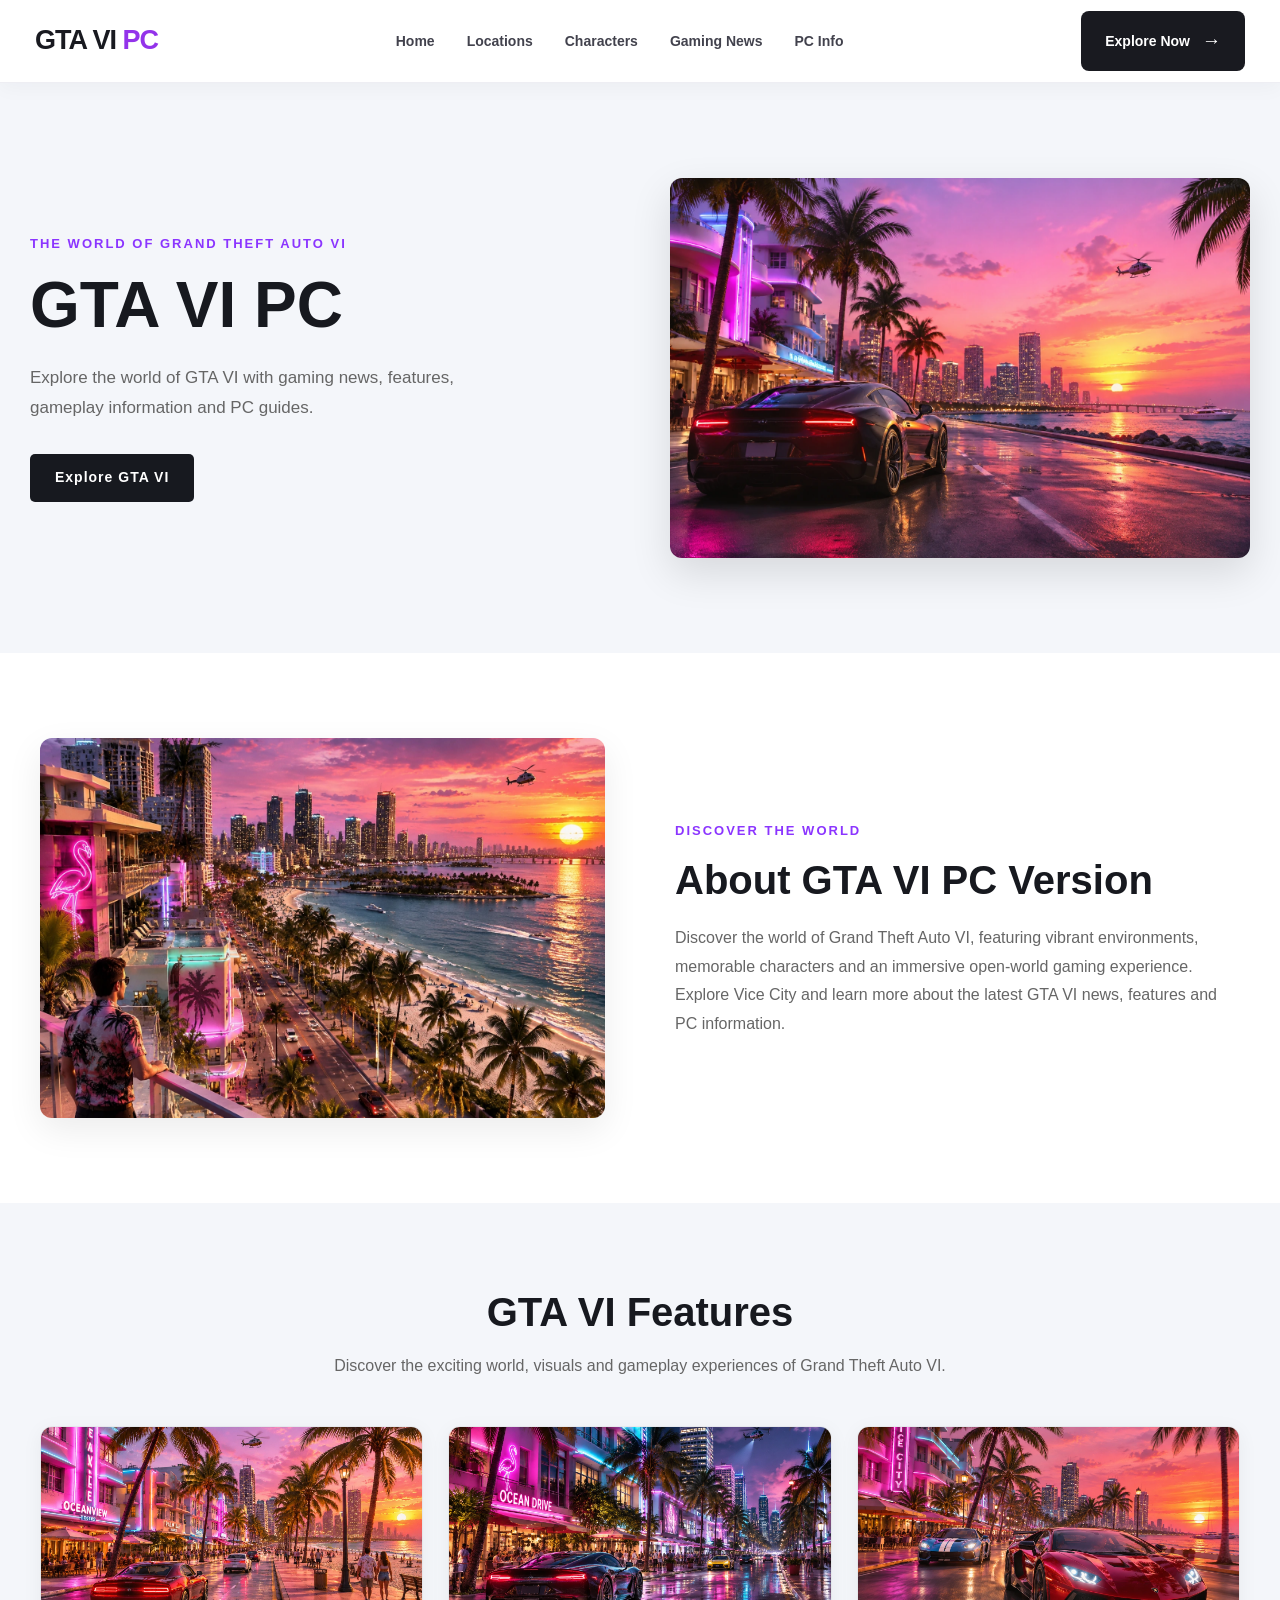
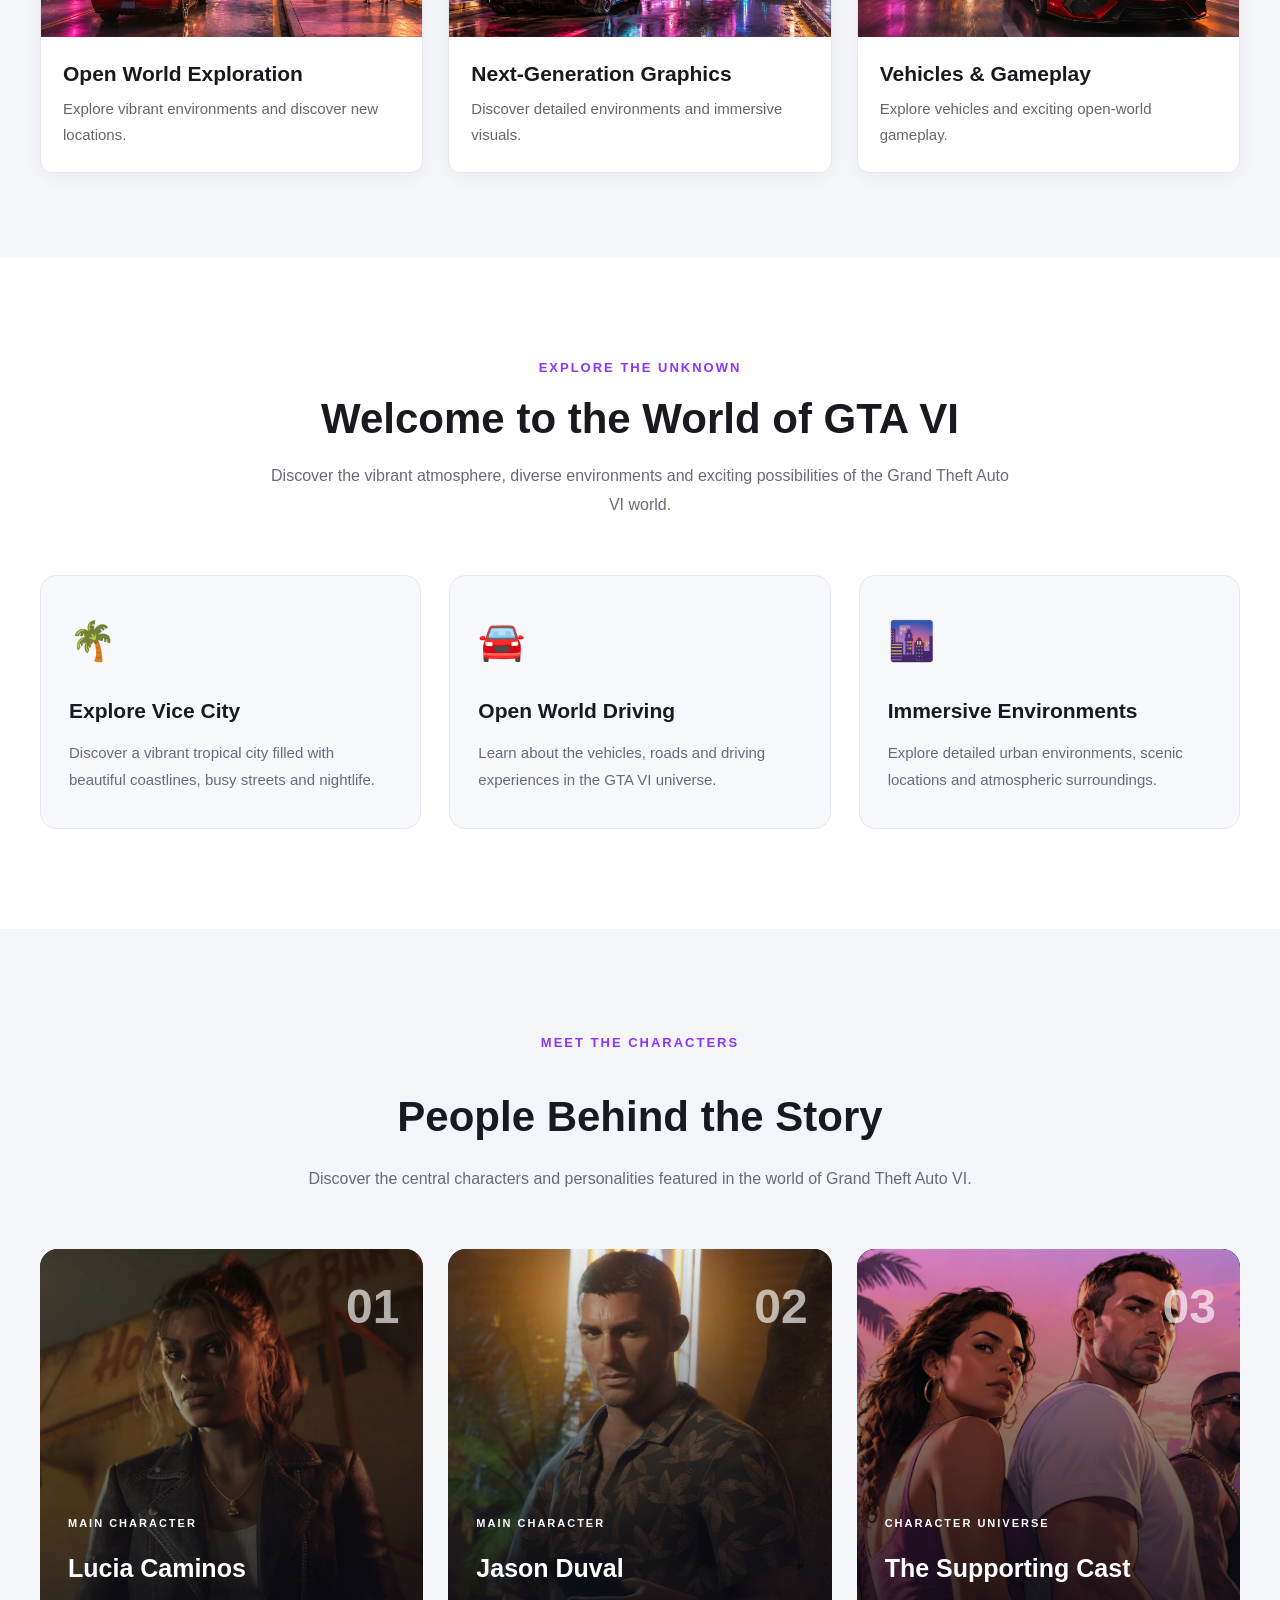
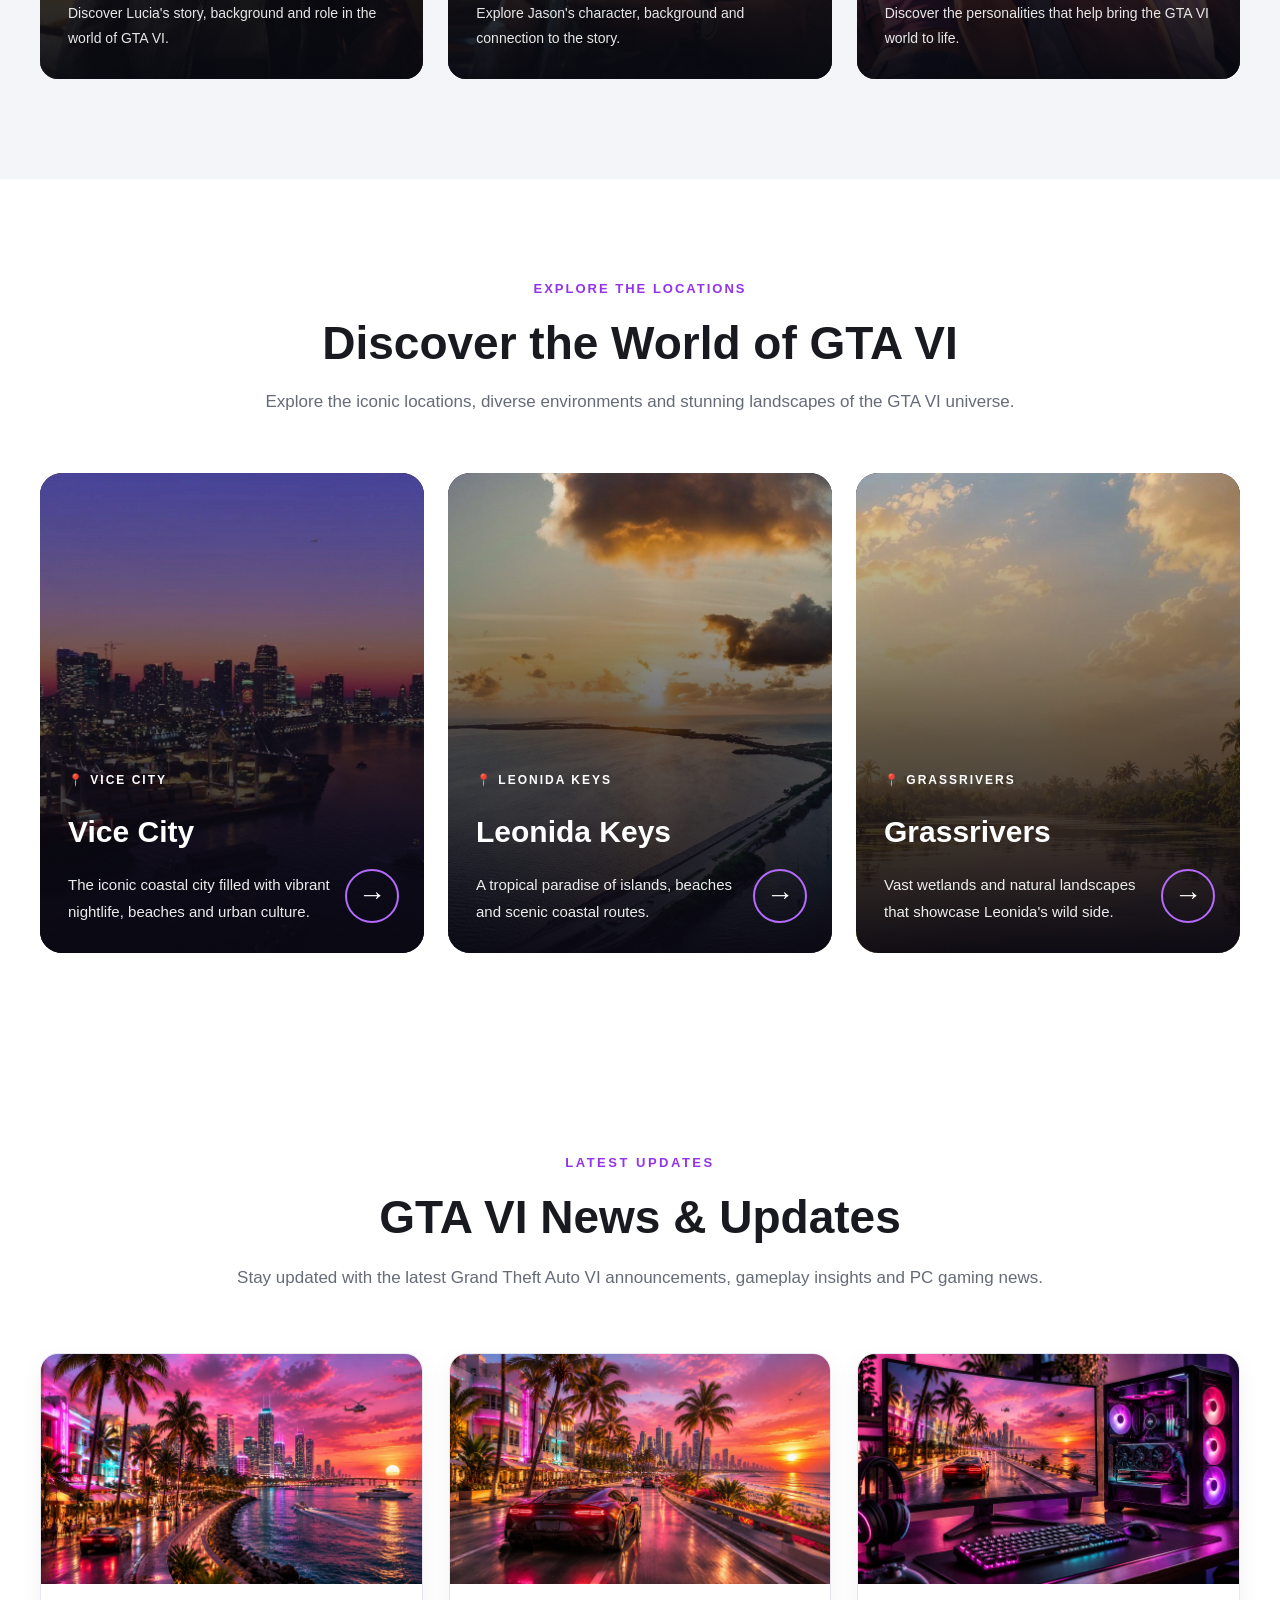
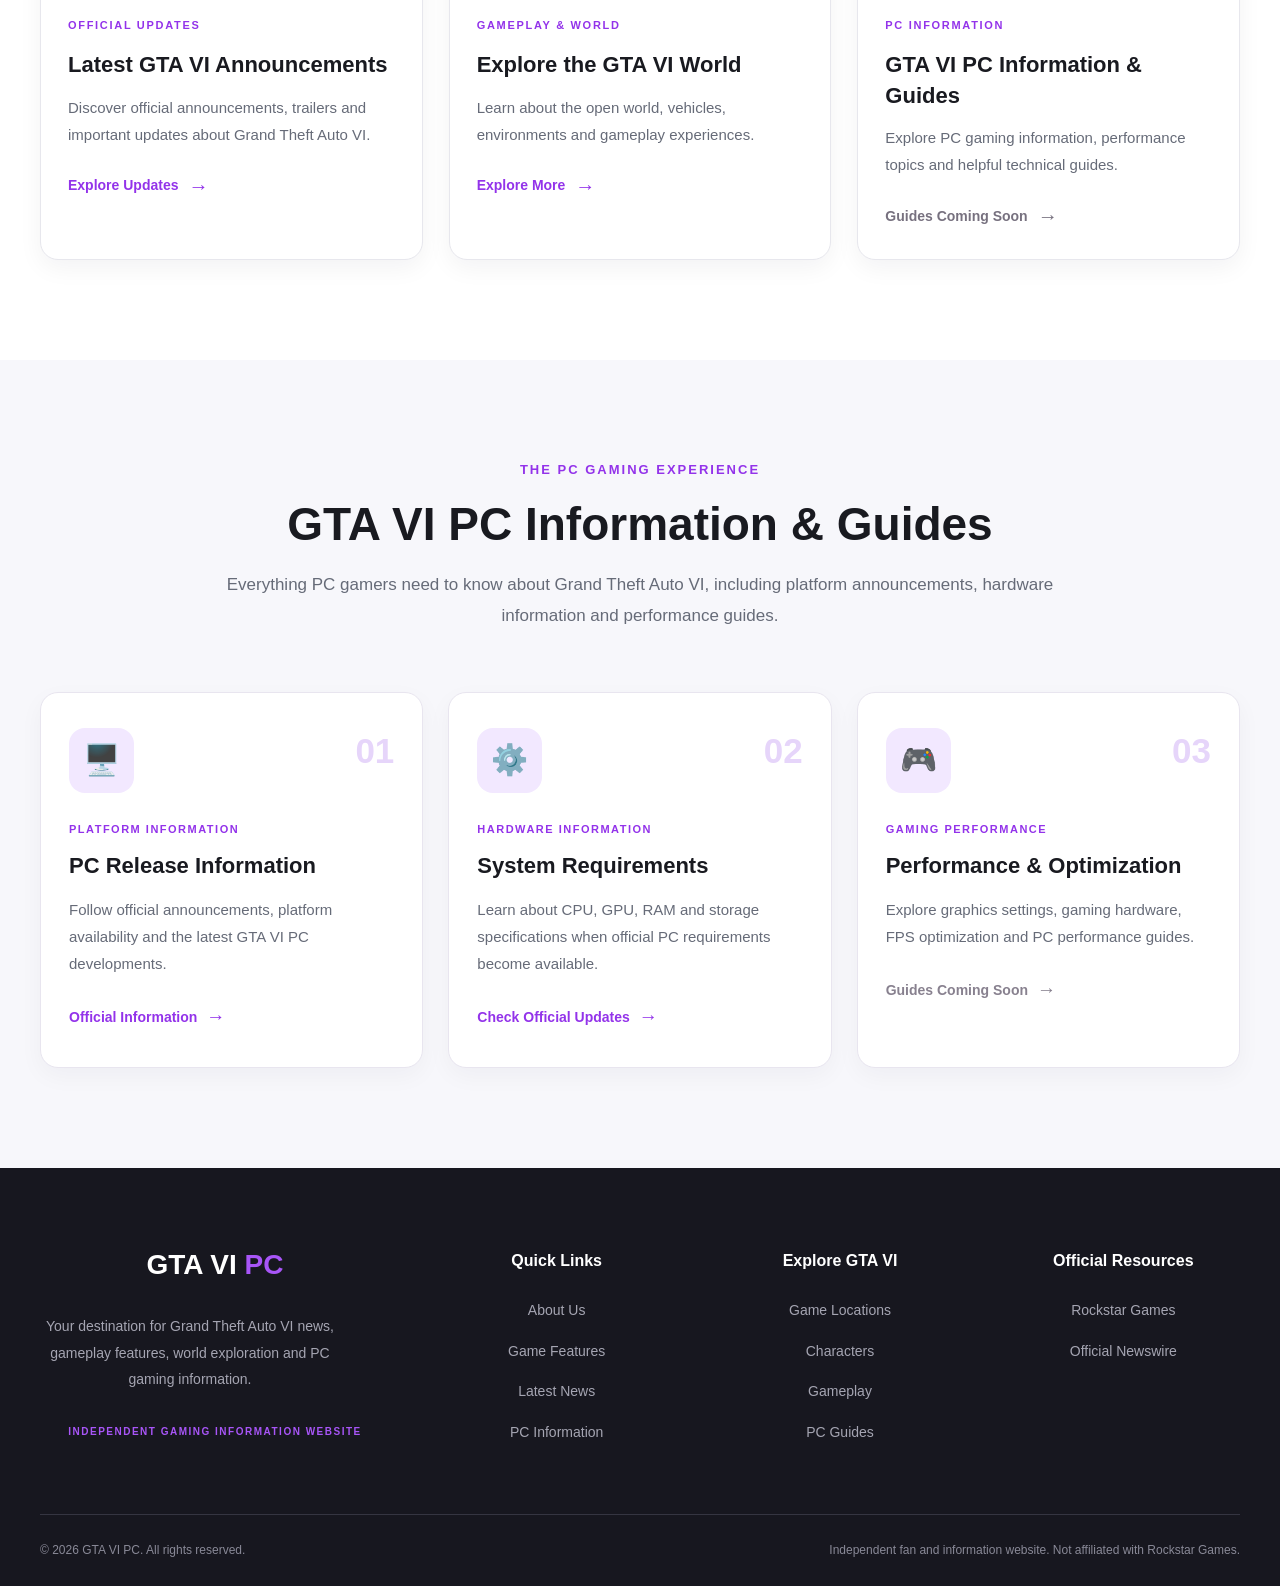
==== index.html @ 7b7b411b "Make Lucia character card clickable" ====
<!DOCTYPE html>
<html lang="en">
<head>
  <meta charset="UTF-8">
  <meta name="viewport" content="width=device-width, initial-scale=1.0">


<title>GTA VI PC – News, Features, Locations & Guides</title>

<meta
  name="description"
  content="Explore GTA VI news, gameplay features, Vice City locations, characters and PC gaming information. Discover the latest updates and guides."
>

<meta name="robots" content="index, follow">
  <link rel="canonical" href="https://gta6pcworld.github.io/">

<!-- SOCIAL MEDIA SEO -->

<meta property="og:type" content="website">
<meta property="og:title" content="GTA VI PC – News, Features & Guides">
<meta
  property="og:description"
  content="Explore GTA VI features, characters, locations, gaming news and PC information."
>
<meta property="og:url" content="https://gta6pcworld.github.io/">

<meta name="twitter:card" content="summary_large_image">
<meta name="twitter:title" content="GTA VI PC – News & Guides">
<meta
  name="twitter:description"
  content="Discover GTA VI news, gameplay features, locations and PC gaming information."
>

  <meta name="theme-color" content="#F4F6FA">

  <link rel="stylesheet" href="style.css">
  
  <meta name="google-site-verification" content="uoj52pGA1ADCjM4jGAIRHSmYccWUpt4sPZkeE8u8iE0" />
</head>

<body>


<!-- PREMIUM RESPONSIVE NAVIGATION -->

<header class="site-header">

  <div class="header-inner">

    <!-- WEBSITE LOGO -->

    <a href="index.html" class="brand-logo">
      GTA VI <span>PC</span>
    </a>

    <!-- DESKTOP NAVIGATION -->

    <nav class="primary-nav" id="primary-navigation">

      <a href="index.html" class="nav-link">Home</a>

      <a href="#locations" class="nav-link">Locations</a>

      <a href="#characters" class="nav-link">Characters</a>

      <a href="#news" class="nav-link">Gaming News</a>

      <a href="#pc-info" class="nav-link">PC Info</a>

    </nav>

    <!-- HEADER ACTIONS -->

    <div class="header-actions">

      <a href="#pc-info" class="header-cta">
        Explore Now
        <span>→</span>
      </a>

      <!-- MOBILE MENU BUTTON -->

      <button
        class="mobile-menu-toggle"
        type="button"
        aria-label="Open navigation menu"
        aria-expanded="false"
        aria-controls="primary-navigation"
      >
        <span></span>
        <span></span>
        <span></span>
      </button>

    </div>

  </div>

</header>


  <!-- HERO SECTION -->
  <main>

    <section class="hero-section" id="home">
      <div class="hero-content">
        <p class="hero-label">THE WORLD OF GRAND THEFT AUTO VI</p>

        <h1>GTA VI PC</h1>

        <p>
          Explore the world of GTA VI with gaming news,
          features, gameplay information and PC guides.
        </p>

        <a href="#about" class="primary-button">
          Explore GTA VI
        </a>
      </div>

      <div class="hero-image">
        <img
          src="assets/images/hero.webp"
          alt="Cinematic Vice City inspired gaming environment"
        >
      </div>
    </section>

    
<!-- ABOUT SECTION -->
<section class="about-section" id="about">
  <div class="container about-grid">

    <div class="about-image">
      <img
        src="assets/images/about.webp"
        alt="Tropical coastal city inspired by Vice City"
        loading="lazy"
        width="900"
        height="700"
      >
    </div>

    <div class="about-content">
      <span class="section-label">DISCOVER THE WORLD</span>

      <h2>About GTA VI PC Version</h2>

      <p>
        Discover the world of Grand Theft Auto VI,
        featuring vibrant environments, memorable
        characters and an immersive open-world
        gaming experience. Explore Vice City and
        learn more about the latest GTA VI news,
        features and PC information.
      </p>
    </div>

  </div>
</section>


    <!-- FEATURES SECTION -->
    <section class="features-section" id="features">
      <div class="container">
        <h2>GTA VI Features</h2>

        <p>
          Discover the exciting world, visuals and gameplay
          experiences of Grand Theft Auto VI.
        </p>

        <div class="features-grid">

          <article class="feature-card">
            <img src="assets/images/feature-world.webp"
                 alt="Open world gaming environment">
            <h3>Open World Exploration</h3>
            <p>Explore vibrant environments and discover new locations.</p>
          </article>

          <article class="feature-card">
            <img src="assets/images/feature-graphics.webp"
                 alt="Cinematic gaming graphics">
            <h3>Next-Generation Graphics</h3>
            <p>Discover detailed environments and immersive visuals.</p>
          </article>

          <article class="feature-card">
            <img src="assets/images/feature-vehicles.webp"
                 alt="Sports cars in a cinematic city environment">
            <h3>Vehicles & Gameplay</h3>
            <p>Explore vehicles and exciting open-world gameplay.</p>
          </article>

        </div>
      </div>
    </section>

    
<!-- GTA VI WORLD SECTION -->

<section class="world-section" id="world">

  <div class="container">

    <div class="world-heading">
      <span class="section-label">EXPLORE THE UNKNOWN</span>

      <h2>Welcome to the World of GTA VI</h2>

      <p>
        Discover the vibrant atmosphere, diverse environments
        and exciting possibilities of the Grand Theft Auto VI world.
      </p>
    </div>

    <div class="world-grid">

      <article class="world-card">
        <div class="world-icon">🌴</div>
        <h3>Explore Vice City</h3>
        <p>
          Discover a vibrant tropical city filled with
          beautiful coastlines, busy streets and nightlife.
        </p>
      </article>

      <article class="world-card">
        <div class="world-icon">🚘</div>
        <h3>Open World Driving</h3>
        <p>
          Learn about the vehicles, roads and driving
          experiences in the GTA VI universe.
        </p>
      </article>

      <article class="world-card">
        <div class="world-icon">🌆</div>
        <h3>Immersive Environments</h3>
        <p>
          Explore detailed urban environments, scenic
          locations and atmospheric surroundings.
        </p>
      </article>

    </div>

  </div>

</section>

<!-- GTA VI CHARACTERS SECTION -->


<!-- GTA VI CHARACTERS SECTION -->

<section class="characters-section" id="characters">
  <div class="container">

    <div class="characters-heading">
      <span class="section-label">MEET THE CHARACTERS</span>
      <h2>People Behind the Story</h2>
      <p>
        Discover the central characters and personalities
        featured in the world of Grand Theft Auto VI.
      </p>
    </div>

    <div class="characters-grid">

      <a href="articles/lucia-caminos.html" class="character-card-link">
  <article class="character-card lucia-card">
        <img src="assets/images/lucia.webp"
             alt="Lucia character artwork"
             loading="lazy">
        <div class="character-overlay"></div>
        <div class="character-number">01</div>
        <div class="character-content">
          <span class="character-tag">MAIN CHARACTER</span>
          <h3>Lucia Caminos</h3>
          <p>
            Discover Lucia's story, background and
            role in the world of GTA VI.
          </p>
        </div>
        </article>
</a>

      <article class="character-card jason-card">
        <img src="assets/images/jason.webp"
             alt="Jason character artwork"
             loading="lazy">
        <div class="character-overlay"></div>
        <div class="character-number">02</div>
        <div class="character-content">
          <span class="character-tag">MAIN CHARACTER</span>
          <h3>Jason Duval</h3>
          <p>
            Explore Jason's character, background
            and connection to the story.
          </p>
        </div>
      </article>

      <article class="character-card cast-card">
        <img src="assets/images/characters.webp"
             alt="GTA VI supporting characters"
             loading="lazy">
        <div class="character-overlay"></div>
        <div class="character-number">03</div>
        <div class="character-content">
          <span class="character-tag">CHARACTER UNIVERSE</span>
          <h3>The Supporting Cast</h3>
          <p>
            Discover the personalities that help
            bring the GTA VI world to life.
          </p>
        </div>
      </article>

    </div>
  </div>
</section>

<!-- 15. GTA VI LOCATIONS SECTION -->

<section class="locations-section" id="locations">

  <div class="container">

    <div class="locations-heading">
      <span class="section-label">EXPLORE THE LOCATIONS</span>

      <h2>Discover the World of GTA VI</h2>

      <p>
        Explore the iconic locations, diverse environments
        and stunning landscapes of the GTA VI universe.
      </p>
    </div>

    <div class="locations-grid">

      <!-- VICE CITY -->

      <article class="location-card">
        <img
          src="assets/images/vice-city.webp"
          alt="Vice City tropical skyline at a vibrant sunset"
          loading="lazy"
        >

        <div class="location-overlay"></div>

        <div class="location-content">

          <span class="location-label">
            📍 VICE CITY
          </span>

          <h3>Vice City</h3>

          <p>
            The iconic coastal city filled with vibrant
            nightlife, beaches and urban culture.
          </p>

          <span class="location-arrow" aria-hidden="true">→</span>

        </div>
      </article>

      <!-- LEONIDA KEYS -->

      <article class="location-card">
        <img
          src="assets/images/leonida-keys.webp"
          alt="Leonida Keys tropical islands and coastal scenery"
          loading="lazy"
        >

        <div class="location-overlay"></div>

        <div class="location-content">

          <span class="location-label">
            📍 LEONIDA KEYS
          </span>

          <h3>Leonida Keys</h3>

          <p>
            A tropical paradise of islands, beaches
            and scenic coastal routes.
          </p>

          <span class="location-arrow" aria-hidden="true">→</span>

        </div>
      </article>

      <!-- GRASSRIVERS -->

      <article class="location-card">
        <img
          src="assets/images/grassrivers.webp"
          alt="Grassrivers wetlands surrounded by tropical vegetation"
          loading="lazy"
        >

        <div class="location-overlay"></div>

        <div class="location-content">

          <span class="location-label">
            📍 GRASSRIVERS
          </span>

          <h3>Grassrivers</h3>

          <p>
            Vast wetlands and natural landscapes
            that showcase Leonida's wild side.
          </p>

          <span class="location-arrow" aria-hidden="true">→</span>

        </div>
      </article>

    </div>

  </div>

</section>

<!-- 16. GTA VI GAMING NEWS SECTION -->

<section class="news-section" id="news">

  <div class="container">

    <!-- SECTION HEADING -->

    <div class="news-heading">

      <span class="section-label">
        LATEST UPDATES
      </span>

      <h2>GTA VI News & Updates</h2>

      <p>
        Stay updated with the latest Grand Theft Auto VI
        announcements, gameplay insights and PC gaming news.
      </p>

    </div>

    <!-- NEWS GRID -->

    <div class="news-grid">

      <!-- NEWS CARD 01 -->

      <article class="news-card">

        <div class="news-image">
          <img
            src="assets/images/news-updates.webp"
            alt="Cinematic Vice City skyline and GTA VI inspired environment"
            loading="lazy"
            width="900"
            height="600"
          >
        </div>

        <div class="news-content">

          <span class="news-category">
            OFFICIAL UPDATES
          </span>

          <h3>Latest GTA VI Announcements</h3>

          <p>
            Discover official announcements, trailers
            and important updates about Grand Theft Auto VI.
          </p>

          <a
            href="https://www.rockstargames.com/newswire"
            target="_blank"
            rel="noopener noreferrer"
            class="news-link"
          >
            Explore Updates <span>→</span>
          </a>

        </div>

      </article>

      <!-- NEWS CARD 02 -->

      <article class="news-card">

        <div class="news-image">
          <img
            src="assets/images/news-gameplay.webp"
            alt="Open world tropical driving environment inspired by GTA VI"
            loading="lazy"
            width="900"
            height="600"
          >
        </div>

        <div class="news-content">

          <span class="news-category">
            GAMEPLAY & WORLD
          </span>

          <h3>Explore the GTA VI World</h3>

          <p>
            Learn about the open world, vehicles,
            environments and gameplay experiences.
          </p>

          <a
            href="https://www.rockstargames.com/VI"
            target="_blank"
            rel="noopener noreferrer"
            class="news-link"
          >
            Explore More <span>→</span>
          </a>

        </div>

      </article>

      <!-- NEWS CARD 03 -->

      <article class="news-card">

        <div class="news-image">
          <img
            src="assets/images/news-pc.webp"
            alt="High performance gaming PC setup with RGB lighting"
            loading="lazy"
            width="900"
            height="600"
          >
        </div>

        <div class="news-content">

          <span class="news-category">
            PC INFORMATION
          </span>

          <h3>GTA VI PC Information & Guides</h3>

          <p>
            Explore PC gaming information, performance
            topics and helpful technical guides.
          </p>

          <span class="news-link news-coming-soon">
            Guides Coming Soon <span>→</span>
          </span>

        </div>

      </article>

    </div>

  </div>

</section>

<!-- 17. GTA VI PC INFORMATION SECTION -->

<section class="pc-info-section" id="pc-info">

  <div class="container">

    <!-- SECTION HEADING -->

    <div class="pc-info-heading">

      <span class="section-label">
        THE PC GAMING EXPERIENCE
      </span>

      <h2>GTA VI PC Information & Guides</h2>

      <p>
        Everything PC gamers need to know about Grand Theft Auto VI,
        including platform announcements, hardware information
        and performance guides.
      </p>

    </div>

    <!-- INFORMATION CARDS -->

    <div class="pc-info-grid">

      <!-- CARD 01 -->

      <article class="pc-info-card">

        <div class="pc-info-icon">
          🖥️
        </div>

        <span class="pc-info-number">01</span>

        <span class="pc-info-category">
          PLATFORM INFORMATION
        </span>

        <h3>PC Release Information</h3>

        <p>
          Follow official announcements, platform availability
          and the latest GTA VI PC developments.
        </p>

        <a
          href="https://www.rockstargames.com/VI"
          target="_blank"
          rel="noopener noreferrer"
          class="pc-info-link"
        >
          Official Information <span>→</span>
        </a>

      </article>

      <!-- CARD 02 -->

      <article class="pc-info-card">

        <div class="pc-info-icon">
          ⚙️
        </div>

        <span class="pc-info-number">02</span>

        <span class="pc-info-category">
          HARDWARE INFORMATION
        </span>

        <h3>System Requirements</h3>

        <p>
          Learn about CPU, GPU, RAM and storage specifications
          when official PC requirements become available.
        </p>

        <a
          href="https://www.rockstargames.com/VI"
          target="_blank"
          rel="noopener noreferrer"
          class="pc-info-link"
        >
          Check Official Updates <span>→</span>
        </a>

      </article>

      <!-- CARD 03 -->

      <article class="pc-info-card">

        <div class="pc-info-icon">
          🎮
        </div>

        <span class="pc-info-number">03</span>

        <span class="pc-info-category">
          GAMING PERFORMANCE
        </span>

        <h3>Performance & Optimization</h3>

        <p>
          Explore graphics settings, gaming hardware,
          FPS optimization and PC performance guides.
        </p>

        <span class="pc-info-link pc-info-coming-soon">
          Guides Coming Soon <span>→</span>
        </span>

      </article>

    </div>

  </div>

</section>


  </main>


<!-- PROFESSIONAL WEBSITE FOOTER -->

<footer class="site-footer">

  <div class="footer-container">

    <!-- BRAND COLUMN -->

    <div class="footer-brand">

      <a href="#" class="footer-logo">
        GTA VI <span>PC</span>
      </a>

      <p>
        Your destination for Grand Theft Auto VI news,
        gameplay features, world exploration and
        PC gaming information.
      </p>

      <span class="footer-tagline">
        INDEPENDENT GAMING INFORMATION WEBSITE
      </span>

    </div>

    <!-- QUICK LINKS -->

    <div class="footer-column">

      <h3>Quick Links</h3>

      <ul>
        <li><a href="#about">About Us</a></li>
        <li><a href="#features">Game Features</a></li>
        <li><a href="#news">Latest News</a></li>
        <li><a href="#pc-info">PC Information</a></li>
      </ul>

    </div>

    <!-- EXPLORE -->

    <div class="footer-column">

      <h3>Explore GTA VI</h3>

      <ul>
        <li><a href="#locations">Game Locations</a></li>
        <li><a href="#characters">Characters</a></li>
        <li><a href="#features">Gameplay</a></li>
        <li><a href="#pc-info">PC Guides</a></li>
      </ul>

    </div>

    <!-- OFFICIAL RESOURCES -->

    <div class="footer-column">

      <h3>Official Resources</h3>

      <ul>
        <li>
          <a
            href="https://www.rockstargames.com/VI"
            target="_blank"
            rel="noopener noreferrer"
          >
            Rockstar Games
          </a>
        </li>

        <li>
          <a
            href="https://www.rockstargames.com/newswire"
            target="_blank"
            rel="noopener noreferrer"
          >
            Official Newswire
          </a>
        </li>
      </ul>

    </div>

  </div>

  <!-- FOOTER BOTTOM -->

  <div class="footer-bottom">

    <p>
      © 2026 GTA VI PC. All rights reserved.
    </p>

    <p>
      Independent fan and information website.
      Not affiliated with Rockstar Games.
    </p>

  </div>

</footer>


  <script src="script.js"></script>

</body>
</html>
---- style.css ----
/* =========================================
   GTA VI PC WEBSITE
   Main Stylesheet
========================================= */

/* 01. CSS VARIABLES */
:root {
  --primary-bg: #F4F6FA;
  --white: #FFFFFF;
  --dark: #17191F;
  --text: #333333;
  --muted: #666666;
  --purple: #8B35FF;
  --pink: #FF4D9D;
  --border: #E5E7EB;

  --container: 1200px;
  --radius: 12px;
  --transition: 0.3s ease;
}

/* 02. GLOBAL RESET */
* {
  margin: 0;
  padding: 0;
  box-sizing: border-box;
}

html {
  scroll-behavior: smooth;
  scroll-padding-top: 90px;
}

body {
  font-family: Arial, Helvetica, sans-serif;
  background: var(--primary-bg);
  color: var(--text);
  line-height: 1.6;
  overflow-x: hidden;
}

img {
  display: block;
  width: 100%;
  height: auto;
}

a {
  text-decoration: none;
  color: inherit;
}

button {
  font: inherit;
}

.container {
  width: min(100% - 40px, var(--container));
  margin-inline: auto;
}

/* 03. NAVIGATION */
.site-header {
  width: 100%;
  background: var(--white);
  border-bottom: 1px solid var(--border);
  position: sticky;
  top: 0;
  z-index: 1000;
}

.navbar {
  max-width: 1280px;
  min-height: 80px;
  margin: auto;
  padding: 0 30px;

  display: flex;
  align-items: center;
  justify-content: space-between;
  gap: 25px;
}

.logo {
  font-size: 24px;
  font-weight: 800;
  color: var(--dark);
  letter-spacing: -1px;
}

.nav-links {
  display: flex;
  align-items: center;
  gap: 35px;
  list-style: none;
}

.nav-links a {
  color: var(--dark);
  font-size: 15px;
  font-weight: 500;
  transition: var(--transition);
}

.nav-links a:hover {
  color: var(--purple);
}

.nav-button,
.primary-button {
  display: inline-flex;
  align-items: center;
  justify-content: center;
  min-height: 48px;
  padding: 0 25px;

  background: var(--dark);
  color: var(--white);

  font-size: 14px;
  font-weight: 600;
  letter-spacing: 1px;
  border-radius: 5px;

  transition: var(--transition);
}

.nav-button:hover,
.primary-button:hover {
  background: var(--purple);
  transform: translateY(-2px);
}

/* 04. HERO SECTION */
.hero-section {
  max-width: 1280px;
  min-height: 570px;
  margin: auto;
  padding: 80px 30px;

  display: grid;
  grid-template-columns: 1fr 1fr;
  align-items: center;
  gap: 60px;
}

.hero-content {
  max-width: 540px;
}

.hero-label {
  color: var(--purple);
  font-size: 13px;
  font-weight: 700;
  letter-spacing: 2px;
  margin-bottom: 15px;
}

.hero-content h1 {
  color: var(--dark);
  font-size: clamp(42px, 5vw, 64px);
  line-height: 1.1;
  font-weight: 800;
  margin-bottom: 22px;
}

.hero-content > p:not(.hero-label) {
  color: var(--muted);
  font-size: 17px;
  line-height: 1.8;
  margin-bottom: 30px;
  max-width: 500px;
}

.hero-image img {
  width: 100%;
  height: 380px;
  object-fit: cover;
  border-radius: var(--radius);
  box-shadow: 0 15px 40px rgba(0, 0, 0, 0.12);
}


/* 05. ABOUT SECTION */

.about-section {
  background: var(--white);
  padding: 85px 20px;
}

.about-grid {
  display: grid;
  grid-template-columns: 1fr 1fr;
  align-items: center;
  gap: 70px;
}

.about-image img {
  width: 100%;
  height: 380px;
  object-fit: cover;
  border-radius: var(--radius);
  box-shadow: 0 12px 35px rgba(0, 0, 0, 0.08);
}

.about-content {
  max-width: 550px;
}

.section-label {
  display: inline-block;
  color: var(--purple);
  font-size: 13px;
  font-weight: 700;
  letter-spacing: 2px;
  margin-bottom: 14px;
}

.about-content h2 {
  color: var(--dark);
  font-size: clamp(30px, 4vw, 40px);
  line-height: 1.2;
  margin-bottom: 20px;
}

.about-content p {
  color: var(--muted);
  font-size: 16px;
  line-height: 1.8;
}

/* ABOUT MOBILE RESPONSIVE */

@media (max-width: 767px) {
  .about-grid {
    grid-template-columns: 1fr;
    gap: 30px;
  }

  .about-image img {
    height: 280px;
  }
}


/* 06. FEATURES SECTION */
.features-section {
  background: var(--primary-bg);
  padding: 85px 20px;
}

.features-section h2 {
  color: var(--dark);
  text-align: center;
  font-size: clamp(30px, 4vw, 40px);
  line-height: 1.2;
  margin-bottom: 16px;
}

.features-section .container > p {
  max-width: 680px;
  margin: 0 auto 45px;
  text-align: center;
  color: var(--muted);
  font-size: 16px;
  line-height: 1.8;
}

.features-grid {
  display: grid;
  grid-template-columns: repeat(3, minmax(0, 1fr));
  gap: 25px;
}

.feature-card {
  background: var(--white);
  border: 1px solid var(--border);
  border-radius: var(--radius);
  overflow: hidden;

  box-shadow: 0 4px 20px rgba(0, 0, 0, 0.05);

  transition: transform var(--transition),
              box-shadow var(--transition);
}

.feature-card:hover {
  transform: translateY(-7px);
  box-shadow: 0 15px 35px rgba(0, 0, 0, 0.10);
}

.feature-card img {
  width: 100%;
  height: 210px;
  object-fit: cover;
}

.feature-card h3 {
  padding: 22px 22px 8px;
  color: var(--dark);
  font-size: 21px;
  line-height: 1.4;
}

.feature-card p {
  padding: 0 22px 25px;
  color: var(--muted);
  font-size: 15px;
  line-height: 1.7;
}

/* 07. FOOTER */
.site-footer {
  background: var(--dark);
  color: var(--white);
  padding: 40px 20px;
  text-align: center;
}

.site-footer p {
  font-size: 14px;
  color: #D1D5DB;
  margin: 5px 0;
}

/* 08. TABLET RESPONSIVE */
@media (max-width: 991px) {

  .navbar {
    padding: 0 20px;
  }

  .nav-links {
    gap: 18px;
  }

  .hero-section {
    gap: 30px;
    min-height: 480px;
  }

  .hero-image img {
    height: 320px;
  }

  .features-grid {
    grid-template-columns: repeat(2, minmax(0, 1fr));
  }
}

/* 09. MOBILE RESPONSIVE */
@media (max-width: 767px) {

  .navbar {
    min-height: 70px;
    flex-wrap: wrap;
    padding: 15px 20px;
    gap: 15px;
  }

  .logo {
    font-size: 21px;
  }

  .nav-links {
    width: 100%;
    justify-content: center;
    flex-wrap: wrap;
    gap: 15px 22px;
  }

  .nav-links a {
    font-size: 14px;
  }

  .nav-button {
    display: none;
  }

  .hero-section {
    grid-template-columns: 1fr;
    padding: 60px 20px;
    gap: 35px;
    text-align: center;
  }

  .hero-content {
    margin: auto;
  }

  .hero-content > p:not(.hero-label) {
    margin-left: auto;
    margin-right: auto;
  }

  .hero-image img {
    height: 260px;
  }

  .about-section,
  .features-section {
    padding: 60px 20px;
  }

  .features-grid {
    grid-template-columns: 1fr;
    gap: 22px;
  }

  .feature-card img {
    height: 220px;
  }
}

/* 10. SMALL MOBILE */
@media (max-width: 420px) {

  .nav-links {
    gap: 12px;
  }

  .nav-links a {
    font-size: 13px;
  }

  .hero-content h1 {
    font-size: 40px;
  }

  .hero-image img {
    height: 220px;
  }
}

/* 11. JAVASCRIPT INTERACTIONS */

/* Header scroll shadow */
.site-header.scrolled {
  box-shadow: 0 4px 20px rgba(0, 0, 0, 0.08);
}

/* Scroll reveal */
.reveal {
  opacity: 0;
  transform: translateY(25px);
  transition: opacity 0.7s ease, transform 0.7s ease;
}

.reveal.visible {
  opacity: 1;
  transform: translateY(0);
}

/* Back to top */
.back-to-top {
  position: fixed;
  right: 25px;
  bottom: 25px;
  width: 48px;
  height: 48px;

  border: none;
  border-radius: 50%;

  background: var(--purple);
  color: white;

  font-size: 25px;
  cursor: pointer;

  opacity: 0;
  visibility: hidden;
  transform: translateY(10px);

  transition: all 0.3s ease;
  z-index: 999;
}

.back-to-top.show {
  opacity: 1;
  visibility: visible;
  transform: translateY(0);
}

.back-to-top:hover {
  background: var(--pink);
  transform: translateY(-4px);
}

/* Respect reduced motion preferences */
@media (prefers-reduced-motion: reduce) {
  *,
  *::before,
  *::after {
    scroll-behavior: auto !important;
    animation-duration: 0.01ms !important;
    transition-duration: 0.01ms !important;
  }
}

/* 12. GTA VI WORLD SECTION */

.world-section {
  padding: 100px 20px;
  background: #FFFFFF;
}

.world-heading {
  max-width: 720px;
  margin: 0 auto 55px;
  text-align: center;
}

.world-heading h2 {
  font-size: clamp(30px, 4vw, 42px);
  color: var(--dark);
  line-height: 1.2;
  margin: 12px 0 18px;
}

.world-heading p {
  color: var(--muted);
  font-size: 16px;
  line-height: 1.8;
}

.world-grid {
  display: grid;
  grid-template-columns: repeat(3, minmax(0, 1fr));
  gap: 25px;
}

.world-card {
  background: #F7F7FB;
  border: 1px solid var(--border);
  border-radius: 14px;
  padding: 35px 28px;
  transition: 0.3s ease;
}

.world-card:hover {
  transform: translateY(-7px);
  box-shadow: 0 15px 35px rgba(0,0,0,0.08);
  border-color: var(--purple);
}

.world-icon {
  font-size: 36px;
  margin-bottom: 22px;
}

.world-card h3 {
  font-size: 21px;
  color: var(--dark);
  margin-bottom: 12px;
}

.world-card p {
  font-size: 15px;
  color: var(--muted);
  line-height: 1.8;
}

@media (max-width: 767px) {
  .world-section {
    padding: 65px 20px;
  }

  .world-grid {
    grid-template-columns: 1fr;
  }
}

/* GTA VI WORLD SECTION - DESIGN FIX */

.world-section {
  width: 100%;
  padding: 100px 20px;
  background: #ffffff;
  box-sizing: border-box;
}

.world-section .container {
  max-width: 1200px;
  margin: 0 auto;
}

.world-heading {
  max-width: 750px;
  margin: 0 auto 55px;
  text-align: center;
}

.world-heading .section-label {
  display: block;
  margin-bottom: 15px;
}

.world-heading h2 {
  font-size: clamp(30px, 4vw, 42px);
  color: #191a20;
  line-height: 1.2;
  margin: 12px 0 18px;
}

.world-heading p {
  color: #666b78;
  font-size: 16px;
  line-height: 1.8;
}

.world-grid {
  display: grid;
  grid-template-columns: repeat(3, minmax(0, 1fr));
  gap: 28px;
}

.world-card {
  background: #f7f8fc;
  border: 1px solid #e5e7ef;
  border-radius: 16px;
  padding: 35px 28px;
  min-height: 230px;
  box-sizing: border-box;
  transition: transform 0.3s ease,
              box-shadow 0.3s ease;
}

.world-card:hover {
  transform: translateY(-7px);
  box-shadow: 0 15px 35px rgba(0, 0, 0, 0.08);
}

.world-icon {
  font-size: 38px;
  margin-bottom: 22px;
}

.world-card h3 {
  font-size: 21px;
  color: #191a20;
  margin: 0 0 12px;
}

.world-card p {
  font-size: 15px;
  color: #666b78;
  line-height: 1.8;
  margin: 0;
}

/* TABLET */

@media (max-width: 900px) {
  .world-grid {
    grid-template-columns: repeat(2, minmax(0, 1fr));
  }
}

/* MOBILE */

@media (max-width: 600px) {
  .world-section {
    padding: 65px 20px;
  }

  .world-heading {
    margin-bottom: 35px;
  }

  .world-grid {
    grid-template-columns: 1fr;
    gap: 20px;
  }

  .world-card {
    min-height: auto;
  }
}

/* 13. GTA VI CHARACTERS SECTION */


/* 13. GTA VI CHARACTERS SECTION */

.characters-section {
  padding: 100px 20px;
  background: #F4F5F9;
}

.characters-section .container {
  max-width: 1200px;
  margin: 0 auto;
}

.characters-heading {
  text-align: center;
  max-width: 750px;
  margin: 0 auto 55px;
}

.characters-heading h2 {
  font-size: clamp(30px, 4vw, 42px);
  color: #191A20;
  margin: 15px 0;
}

.characters-heading p {
  color: #666B78;
  line-height: 1.8;
}

.characters-grid {
  display: grid;
  grid-template-columns: repeat(3, minmax(0, 1fr));
  gap: 25px;
}

.character-card {
  position: relative;
  min-height: 430px;
  border-radius: 18px;
  overflow: hidden;
  background: #252532;
  display: flex;
  align-items: flex-end;
  isolation: isolate;
  transition: transform 0.35s ease;
}

.character-card > img {
  position: absolute;
  inset: 0;
  width: 100%;
  height: 100%;
  object-fit: cover;
  z-index: -2;
  transition: transform 0.5s ease;
}

.character-overlay {
  position: absolute;
  inset: 0;
  background: linear-gradient(
    to top,
    rgba(10, 10, 18, 0.95) 0%,
    rgba(10, 10, 18, 0.55) 45%,
    rgba(10, 10, 18, 0.05) 100%
  );
  z-index: -1;
}

.character-card:hover {
  transform: translateY(-7px);
}

.character-card:hover > img {
  transform: scale(1.06);
}

.character-number {
  position: absolute;
  top: 20px;
  right: 24px;
  color: rgba(255,255,255,0.65);
  font-size: 48px;
  font-weight: 800;
}

.character-content {
  padding: 28px;
  color: white;
  width: 100%;
}

.character-tag {
  font-size: 11px;
  letter-spacing: 2px;
  font-weight: 700;
}

.character-content h3 {
  font-size: 25px;
  margin: 13px 0;
}

.character-content p {
  font-size: 14px;
  line-height: 1.8;
  color: rgba(255,255,255,0.9);
}

@media (max-width: 900px) {
  .characters-grid {
    grid-template-columns: repeat(2, minmax(0, 1fr));
  }
}

@media (max-width: 600px) {
  .characters-section {
    padding: 65px 20px;
  }

  .characters-grid {
    grid-template-columns: 1fr;
  }

  .character-card {
    min-height: 400px;
  }
}

/* CHARACTER CARDS - FULL BACKGROUND IMAGE FIX */

.character-card {
  position: relative;
  padding: 0;
  overflow: hidden;
  isolation: isolate;
  background: #15151d;
  min-height: 430px;
  border-radius: 18px;
}

.character-card.lucia-card,
.character-card.jason-card,
.character-card.cast-card {
  background: #15151d;
}

.character-card > img {
  position: absolute;
  inset: 0;
  width: 100%;
  height: 100%;
  max-width: none;
  object-fit: cover;
  object-position: center;
  display: block;
  z-index: 0;
  border-radius: inherit;
}

.character-overlay {
  position: absolute;
  inset: 0;
  z-index: 1;
  background: linear-gradient(
    to top,
    rgba(8, 9, 17, 0.96) 0%,
    rgba(8, 9, 17, 0.60) 45%,
    rgba(8, 9, 17, 0.05) 100%
  );
}

.character-number {
  z-index: 2;
}

.character-content {
  position: relative;
  z-index: 2;
  width: 100%;
  padding: 28px;
  box-sizing: border-box;
}

.character-card:hover > img {
  transform: scale(1.06);
}

@media (max-width: 600px) {
  .character-card {
    min-height: 400px;
  }
}

/* 14. GTA VI LOCATIONS SECTION */

.locations-section {
  padding: 100px 20px;
  background: #FFFFFF;
  box-sizing: border-box;
}

.locations-section .container {
  max-width: 1200px;
  margin: 0 auto;
}

/* SECTION HEADING */

.locations-heading {
  max-width: 850px;
  margin: 0 auto 65px;
  text-align: center;
}

.locations-heading .section-label {
  display: block;
  color: #A020F0;
  font-size: 13px;
  font-weight: 700;
  letter-spacing: 2.5px;
  margin-bottom: 18px;
}

.locations-heading h2 {
  color: #191A20;
  font-size: clamp(32px, 4vw, 46px);
  line-height: 1.2;
  margin: 0 0 18px;
}

.locations-heading p {
  color: #666B78;
  font-size: 17px;
  line-height: 1.8;
  margin: 0;
}

/* LOCATION GRID */

.locations-grid {
  display: grid;
  grid-template-columns: repeat(3, minmax(0, 1fr));
  gap: 24px;
}

/* LOCATION CARDS */

.location-card {
  position: relative;
  min-height: 480px;
  border-radius: 22px;
  overflow: hidden;
  isolation: isolate;
  background: #17131E;
  display: flex;
  align-items: flex-end;
  transition: transform 0.35s ease;
}

.location-card > img {
  position: absolute;
  inset: 0;
  width: 100%;
  height: 100%;
  max-width: none;
  object-fit: cover;
  object-position: center;
  z-index: 0;
  transition: transform 0.6s ease;
}

/* DARK IMAGE OVERLAY */

.location-overlay {
  position: absolute;
  inset: 0;
  z-index: 1;
  background: linear-gradient(
    to top,
    rgba(12, 9, 20, 0.97) 0%,
    rgba(12, 9, 20, 0.75) 35%,
    rgba(12, 9, 20, 0.15) 75%,
    rgba(12, 9, 20, 0.02) 100%
  );
}

/* LOCATION TEXT */

.location-content {
  position: relative;
  z-index: 2;
  width: 100%;
  padding: 30px;
  box-sizing: border-box;
  color: #FFFFFF;
}

.location-label {
  display: block;
  color: #FFFFFF;
  font-size: 12px;
  font-weight: 700;
  letter-spacing: 2px;
  margin-bottom: 20px;
}

.location-content h3 {
  color: #FFFFFF;
  font-size: 30px;
  margin: 0 0 16px;
}

.location-content p {
  color: rgba(255,255,255,0.92);
  font-size: 15px;
  line-height: 1.8;
  max-width: 85%;
  margin: 0;
}

/* CIRCULAR ARROW */

.location-arrow {
  position: absolute;
  right: 28px;
  bottom: 35px;
  width: 54px;
  height: 54px;
  border: 2px solid #C36BFF;
  border-radius: 50%;
  display: flex;
  align-items: center;
  justify-content: center;
  color: #FFFFFF;
  font-size: 29px;
  transition: background 0.3s ease;
}

.location-card:hover .location-arrow {
  background: #9333EA;
}

/* HOVER EFFECT */

.location-card:hover {
  transform: translateY(-7px);
}

.location-card:hover > img {
  transform: scale(1.07);
}

/* TABLET */

@media (max-width: 900px) {
  .locations-grid {
    grid-template-columns: repeat(2, minmax(0, 1fr));
  }
}

/* MOBILE */

@media (max-width: 600px) {
  .locations-section {
    padding: 65px 20px;
  }

  .locations-heading {
    margin-bottom: 38px;
  }

  .locations-grid {
    grid-template-columns: 1fr;
    gap: 22px;
  }

  .location-card {
    min-height: 430px;
  }

  .location-content {
    padding: 24px;
  }

  .location-content h3 {
    font-size: 26px;
  }

  .location-content p {
    max-width: 80%;
    font-size: 14px;
  }
}


/* =================================
   GTA VI LOCATIONS SECTION
================================= */

.locations-section {
  padding: 100px 20px;
  background: #fff;
}

.locations-section .container {
  max-width: 1200px;
  margin: 0 auto;
}

/* HEADING */

.locations-heading {
  max-width: 850px;
  margin: 0 auto 55px;
  text-align: center;
}

.locations-heading .section-label {
  display: block;
  color: #9333EA;
  font-size: 13px;
  font-weight: 700;
  letter-spacing: 2px;
  margin-bottom: 16px;
}

.locations-heading h2 {
  color: #191A20;
  font-size: clamp(30px, 4vw, 46px);
  margin: 0 0 16px;
}

.locations-heading p {
  color: #666B78;
  font-size: 17px;
  line-height: 1.8;
}

/* THREE COLUMN GRID */

.locations-grid {
  display: grid;
  grid-template-columns: repeat(3, minmax(0, 1fr));
  gap: 24px;
}

/* LOCATION CARDS */

.location-card {
  position: relative;
  min-width: 0;
  min-height: 480px;
  display: flex;
  align-items: flex-end;
  overflow: hidden;
  isolation: isolate;
  border-radius: 22px;
  background: #17131E;
}

/* FULL BACKGROUND IMAGES */

.location-card > img {
  position: absolute;
  inset: 0;
  width: 100%;
  height: 100%;
  max-width: none;
  object-fit: cover;
  object-position: center;
  z-index: 0;
  transition: transform 0.6s ease;
}

/* DARK OVERLAY */

.location-overlay {
  position: absolute;
  inset: 0;
  z-index: 1;
  background: linear-gradient(
    to top,
    rgba(10, 8, 18, 0.97),
    rgba(10, 8, 18, 0.65) 45%,
    rgba(10, 8, 18, 0.05)
  );
}

/* CARD CONTENT */

.location-content {
  position: relative;
  z-index: 2;
  width: 100%;
  padding: 28px;
  box-sizing: border-box;
  color: #fff;
}

.location-label {
  display: block;
  color: #fff;
  font-size: 12px;
  font-weight: 700;
  letter-spacing: 2px;
  margin-bottom: 18px;
}

.location-content h3 {
  color: #fff;
  font-size: 30px;
  margin: 0 0 15px;
}

.location-content p {
  color: rgba(255,255,255,0.92);
  font-size: 15px;
  line-height: 1.8;
  max-width: 85%;
  margin: 0;
}

/* PURPLE ARROW */

.location-arrow {
  position: absolute;
  right: 25px;
  bottom: 30px;
  width: 54px;
  height: 54px;
  border: 2px solid #B66BFF;
  border-radius: 50%;
  display: flex;
  align-items: center;
  justify-content: center;
  color: #fff;
  font-size: 28px;
  transition: background 0.3s ease;
}

.location-card:hover .location-arrow {
  background: #9333EA;
}

/* HOVER EFFECT */

.location-card:hover {
  transform: translateY(-6px);
}

.location-card:hover > img {
  transform: scale(1.06);
}

/* TABLET */

@media (max-width: 900px) {
  .locations-grid {
    grid-template-columns: repeat(2, minmax(0, 1fr));
  }
}

/* MOBILE */

@media (max-width: 600px) {
  .locations-section {
    padding: 65px 20px;
  }

  .locations-heading {
    margin-bottom: 35px;
  }

  .locations-grid {
    grid-template-columns: 1fr;
  }

  .location-card {
    min-height: 420px;
  }
}


/* =========================================
   16. GTA VI GAMING NEWS SECTION
========================================= */

.news-section {
  padding: 100px 20px;
  background: #FFFFFF;
}

.news-section .container {
  max-width: 1200px;
  margin: 0 auto;
}

/* SECTION HEADING */

.news-heading {
  max-width: 850px;
  margin: 0 auto 60px;
  text-align: center;
}

.news-heading .section-label {
  display: block;
  color: #9333EA;
  font-size: 13px;
  font-weight: 700;
  letter-spacing: 2.5px;
  margin-bottom: 16px;
}

.news-heading h2 {
  color: #191A20;
  font-size: clamp(30px, 4vw, 46px);
  line-height: 1.2;
  margin: 0 0 18px;
}

.news-heading p {
  color: #666B78;
  font-size: 17px;
  line-height: 1.8;
  margin: 0;
}

/* NEWS GRID */

.news-grid {
  display: grid;
  grid-template-columns: repeat(3, minmax(0, 1fr));
  gap: 26px;
  align-items: stretch;
}

/* NEWS CARD */

.news-card {
  background: #FFFFFF;
  border: 1px solid #E7E7ED;
  border-radius: 18px;
  overflow: hidden;
  min-width: 0;
  box-shadow: 0 8px 25px rgba(20, 20, 40, 0.05);
  transition: transform 0.35s ease,
              box-shadow 0.35s ease;
}

.news-card:hover {
  transform: translateY(-7px);
  box-shadow: 0 16px 35px rgba(20, 20, 40, 0.12);
}

/* NEWS IMAGES */

.news-image {
  width: 100%;
  height: 230px;
  overflow: hidden;
  background: #F0EDF5;
}

.news-image img {
  display: block;
  width: 100%;
  height: 100%;
  max-width: none;
  object-fit: cover;
  object-position: center;
  transition: transform 0.5s ease;
}

.news-card:hover .news-image img {
  transform: scale(1.06);
}

/* NEWS CONTENT */

.news-content {
  padding: 27px;
}

.news-category {
  display: inline-block;
  color: #9333EA;
  font-size: 11px;
  font-weight: 700;
  letter-spacing: 1.7px;
  margin-bottom: 15px;
}

.news-content h3 {
  color: #191A20;
  font-size: 22px;
  line-height: 1.4;
  margin: 0 0 13px;
}

.news-content p {
  color: #666B78;
  font-size: 15px;
  line-height: 1.8;
  margin: 0 0 22px;
}

/* READ MORE LINKS */

.news-link {
  display: inline-flex;
  align-items: center;
  gap: 10px;
  color: #9333EA;
  font-size: 14px;
  font-weight: 700;
  text-decoration: none;
  transition: gap 0.3s ease,
              color 0.3s ease;
}

.news-link:hover {
  color: #6B21A8;
  gap: 15px;
}

.news-link span {
  font-size: 20px;
}

.news-coming-soon {
  color: #77717F;
  cursor: default;
}

/* TABLET */

@media (max-width: 900px) {

  .news-grid {
    grid-template-columns: repeat(2, minmax(0, 1fr));
  }

  .news-section {
    padding: 80px 20px;
  }

}

/* MOBILE */

@media (max-width: 600px) {

  .news-section {
    padding: 65px 20px;
  }

  .news-heading {
    margin-bottom: 38px;
  }

  .news-heading p {
    font-size: 15px;
  }

  .news-grid {
    grid-template-columns: 1fr;
    gap: 22px;
  }

  .news-image {
    height: 220px;
  }

  .news-content {
    padding: 23px;
  }

  .news-content h3 {
    font-size: 21px;
  }

}


/* =========================================
   17. GTA VI PC INFORMATION SECTION
========================================= */

.pc-info-section {
  padding: 100px 20px;
  background: #F7F7FB;
}

.pc-info-section .container {
  max-width: 1200px;
  margin: 0 auto;
}

/* SECTION HEADING */

.pc-info-heading {
  max-width: 850px;
  margin: 0 auto 60px;
  text-align: center;
}

.pc-info-heading .section-label {
  display: block;
  color: #9333EA;
  font-size: 13px;
  font-weight: 700;
  letter-spacing: 2px;
  margin-bottom: 16px;
}

.pc-info-heading h2 {
  color: #191A20;
  font-size: clamp(30px, 4vw, 46px);
  line-height: 1.2;
  margin: 0 0 18px;
}

.pc-info-heading p {
  color: #666B78;
  font-size: 17px;
  line-height: 1.8;
  margin: 0;
}

/* INFORMATION GRID */

.pc-info-grid {
  display: grid;
  grid-template-columns: repeat(3, minmax(0, 1fr));
  gap: 25px;
  align-items: stretch;
}

/* INFORMATION CARDS */

.pc-info-card {
  position: relative;
  min-width: 0;
  padding: 35px 28px;
  background: #FFFFFF;
  border: 1px solid #E8E5EF;
  border-radius: 18px;
  box-shadow: 0 8px 25px rgba(20, 20, 40, 0.04);
  transition: transform 0.35s ease,
              box-shadow 0.35s ease;
}

.pc-info-card:hover {
  transform: translateY(-7px);
  box-shadow: 0 16px 35px rgba(20, 20, 40, 0.10);
}

/* ICON */

.pc-info-icon {
  width: 65px;
  height: 65px;
  display: flex;
  align-items: center;
  justify-content: center;
  background: #F2E8FF;
  border-radius: 16px;
  font-size: 30px;
  margin-bottom: 28px;
}

/* CARD NUMBER */

.pc-info-number {
  position: absolute;
  top: 30px;
  right: 28px;
  color: #E6D5FA;
  font-size: 35px;
  font-weight: 800;
}

/* CATEGORY */

.pc-info-category {
  display: block;
  color: #9333EA;
  font-size: 11px;
  font-weight: 700;
  letter-spacing: 1.5px;
  margin-bottom: 13px;
}

/* CARD HEADING */

.pc-info-card h3 {
  color: #191A20;
  font-size: 22px;
  line-height: 1.4;
  margin: 0 0 14px;
}

/* CARD DESCRIPTION */

.pc-info-card p {
  color: #666B78;
  font-size: 15px;
  line-height: 1.8;
  margin: 0 0 25px;
}

/* LINKS */

.pc-info-link {
  display: inline-flex;
  align-items: center;
  gap: 9px;
  color: #9333EA;
  font-size: 14px;
  font-weight: 700;
  text-decoration: none;
  transition: gap 0.3s ease;
}

.pc-info-link:hover {
  gap: 15px;
}

.pc-info-link span {
  font-size: 19px;
}

.pc-info-coming-soon {
  color: #88818F;
  cursor: default;
}

/* TABLET */

@media (max-width: 900px) {
  .pc-info-grid {
    grid-template-columns: repeat(2, minmax(0, 1fr));
  }

  .pc-info-section {
    padding: 80px 20px;
  }
}

/* MOBILE */

@media (max-width: 600px) {
  .pc-info-section {
    padding: 65px 20px;
  }

  .pc-info-heading {
    margin-bottom: 38px;
  }

  .pc-info-grid {
    grid-template-columns: 1fr;
    gap: 20px;
  }

  .pc-info-card {
    padding: 28px 24px;
  }

  .pc-info-card h3 {
    font-size: 21px;
  }
}


/* =========================================
   18. PROFESSIONAL WEBSITE FOOTER
========================================= */

.site-footer {
  background: #17171F;
  color: #FFFFFF;
  padding: 75px 30px 25px;
}

.footer-container {
  max-width: 1200px;
  margin: 0 auto;
  display: grid;
  grid-template-columns: 1.5fr 1fr 1fr 1fr;
  gap: 50px;
  padding-bottom: 55px;
}

/* BRAND */

.footer-logo {
  display: inline-block;
  color: #FFFFFF;
  font-size: 28px;
  font-weight: 800;
  text-decoration: none;
  margin-bottom: 20px;
}

.footer-logo span {
  color: #A855F7;
}

.footer-brand p {
  max-width: 300px;
  color: #A5A5B2;
  font-size: 14px;
  line-height: 1.9;
  margin-bottom: 24px;
}

.footer-tagline {
  color: #A855F7;
  font-size: 10px;
  font-weight: 700;
  letter-spacing: 1.5px;
  line-height: 1.8;
}

/* FOOTER COLUMNS */

.footer-column h3 {
  color: #FFFFFF;
  font-size: 16px;
  font-weight: 700;
  margin: 5px 0 23px;
}

.footer-column ul {
  list-style: none;
  padding: 0;
  margin: 0;
}

.footer-column li {
  margin-bottom: 15px;
}

.footer-column a {
  color: #A5A5B2;
  font-size: 14px;
  text-decoration: none;
  transition: color 0.3s ease,
              padding-left 0.3s ease;
}

.footer-column a:hover {
  color: #C084FC;
  padding-left: 5px;
}

/* FOOTER BOTTOM */

.footer-bottom {
  max-width: 1200px;
  margin: 0 auto;
  padding-top: 25px;
  border-top: 1px solid #353541;
  display: flex;
  justify-content: space-between;
  align-items: center;
  gap: 20px;
}

.footer-bottom p {
  color: #898997;
  font-size: 12px;
  line-height: 1.7;
  margin: 0;
}

/* TABLET */

@media (max-width: 900px) {

  .footer-container {
    grid-template-columns: repeat(2, minmax(0, 1fr));
    gap: 40px;
  }

}

/* MOBILE */

@media (max-width: 600px) {

  .site-footer {
    padding: 55px 22px 25px;
  }

  .footer-container {
    grid-template-columns: 1fr;
    gap: 32px;
    padding-bottom: 35px;
  }

  .footer-brand p {
    max-width: 100%;
  }

  .footer-bottom {
    flex-direction: column;
    align-items: flex-start;
    gap: 10px;
  }

}


/* =========================================
   19. PREMIUM RESPONSIVE HEADER
========================================= */

.site-header {
  position: sticky;
  top: 0;
  z-index: 1000;
  width: 100%;
  background: rgba(255, 255, 255, 0.96);
  backdrop-filter: blur(14px);
  -webkit-backdrop-filter: blur(14px);
  border-bottom: 1px solid #EEEEF3;
  box-shadow: 0 4px 20px rgba(20, 20, 40, 0.04);
}

.header-inner {
  max-width: 1300px;
  min-height: 82px;
  margin: 0 auto;
  padding: 0 35px;
  display: flex;
  align-items: center;
  justify-content: space-between;
  gap: 30px;
}

/* LOGO */

.brand-logo {
  flex-shrink: 0;
  color: #191A20;
  font-size: 27px;
  font-weight: 850;
  letter-spacing: -1px;
  text-decoration: none;
}

.brand-logo span {
  color: #9333EA;
}

/* DESKTOP NAVIGATION */

.primary-nav {
  display: flex;
  align-items: center;
  justify-content: center;
  gap: 32px;
}

.nav-link {
  position: relative;
  color: #42424D;
  font-size: 14px;
  font-weight: 600;
  text-decoration: none;
  padding: 10px 0;
  transition: color 0.3s ease;
}

.nav-link::after {
  content: "";
  position: absolute;
  left: 0;
  bottom: 3px;
  width: 0;
  height: 2px;
  background: #9333EA;
  transition: width 0.3s ease;
}

.nav-link:hover {
  color: #9333EA;
}

.nav-link:hover::after {
  width: 100%;
}

/* HEADER ACTIONS */

.header-actions {
  display: flex;
  align-items: center;
  gap: 15px;
}

.header-cta {
  display: inline-flex;
  align-items: center;
  justify-content: center;
  gap: 12px;
  padding: 15px 24px;
  border-radius: 8px;
  background: #191A20;
  color: #FFFFFF;
  font-size: 14px;
  font-weight: 700;
  text-decoration: none;
  transition: background 0.3s ease,
              transform 0.3s ease;
}

.header-cta:hover {
  background: #9333EA;
  transform: translateY(-2px);
}

.header-cta span {
  font-size: 19px;
}

/* MOBILE MENU BUTTON */

.mobile-menu-toggle {
  display: none;
  width: 44px;
  height: 44px;
  padding: 10px;
  background: #F4F0FA;
  border: 1px solid #E9D5FF;
  border-radius: 8px;
  cursor: pointer;
}

.mobile-menu-toggle span {
  display: block;
  width: 21px;
  height: 2px;
  margin: 5px auto;
  background: #191A20;
  border-radius: 3px;
  transition: transform 0.3s ease,
              opacity 0.3s ease;
}

/* TABLET */

@media (max-width: 950px) {

  .header-inner {
    padding: 0 22px;
    gap: 18px;
  }

  .primary-nav {
    gap: 18px;
  }

  .nav-link {
    font-size: 13px;
  }

  .header-cta {
    padding: 13px 17px;
  }

}

/* MOBILE */

@media (max-width: 700px) {

  .header-inner {
    min-height: 72px;
    padding: 0 18px;
  }

  .brand-logo {
    font-size: 24px;
  }

  .mobile-menu-toggle {
    display: block;
  }

  .primary-nav {
    display: none;
    position: absolute;
    top: 100%;
    left: 0;
    right: 0;
    padding: 20px;
    background: #FFFFFF;
    border-top: 1px solid #EEEEF3;
    box-shadow: 0 12px 20px rgba(20, 20, 40, 0.08);
    flex-direction: column;
    align-items: stretch;
    gap: 8px;
  }

  .primary-nav.is-open {
    display: flex;
  }

  .nav-link {
    display: block;
    padding: 13px 10px;
    font-size: 15px;
  }

  .nav-link::after {
    display: none;
  }

  .header-cta {
    padding: 12px 15px;
    font-size: 12px;
  }

}


/* MOBILE MENU ICON ANIMATION */

.mobile-menu-toggle.is-active span:nth-child(1) {
  transform: translateY(7px) rotate(45deg);
}

.mobile-menu-toggle.is-active span:nth-child(2) {
  opacity: 0;
}

.mobile-menu-toggle.is-active span:nth-child(3) {
  transform: translateY(-7px) rotate(-45deg);
}
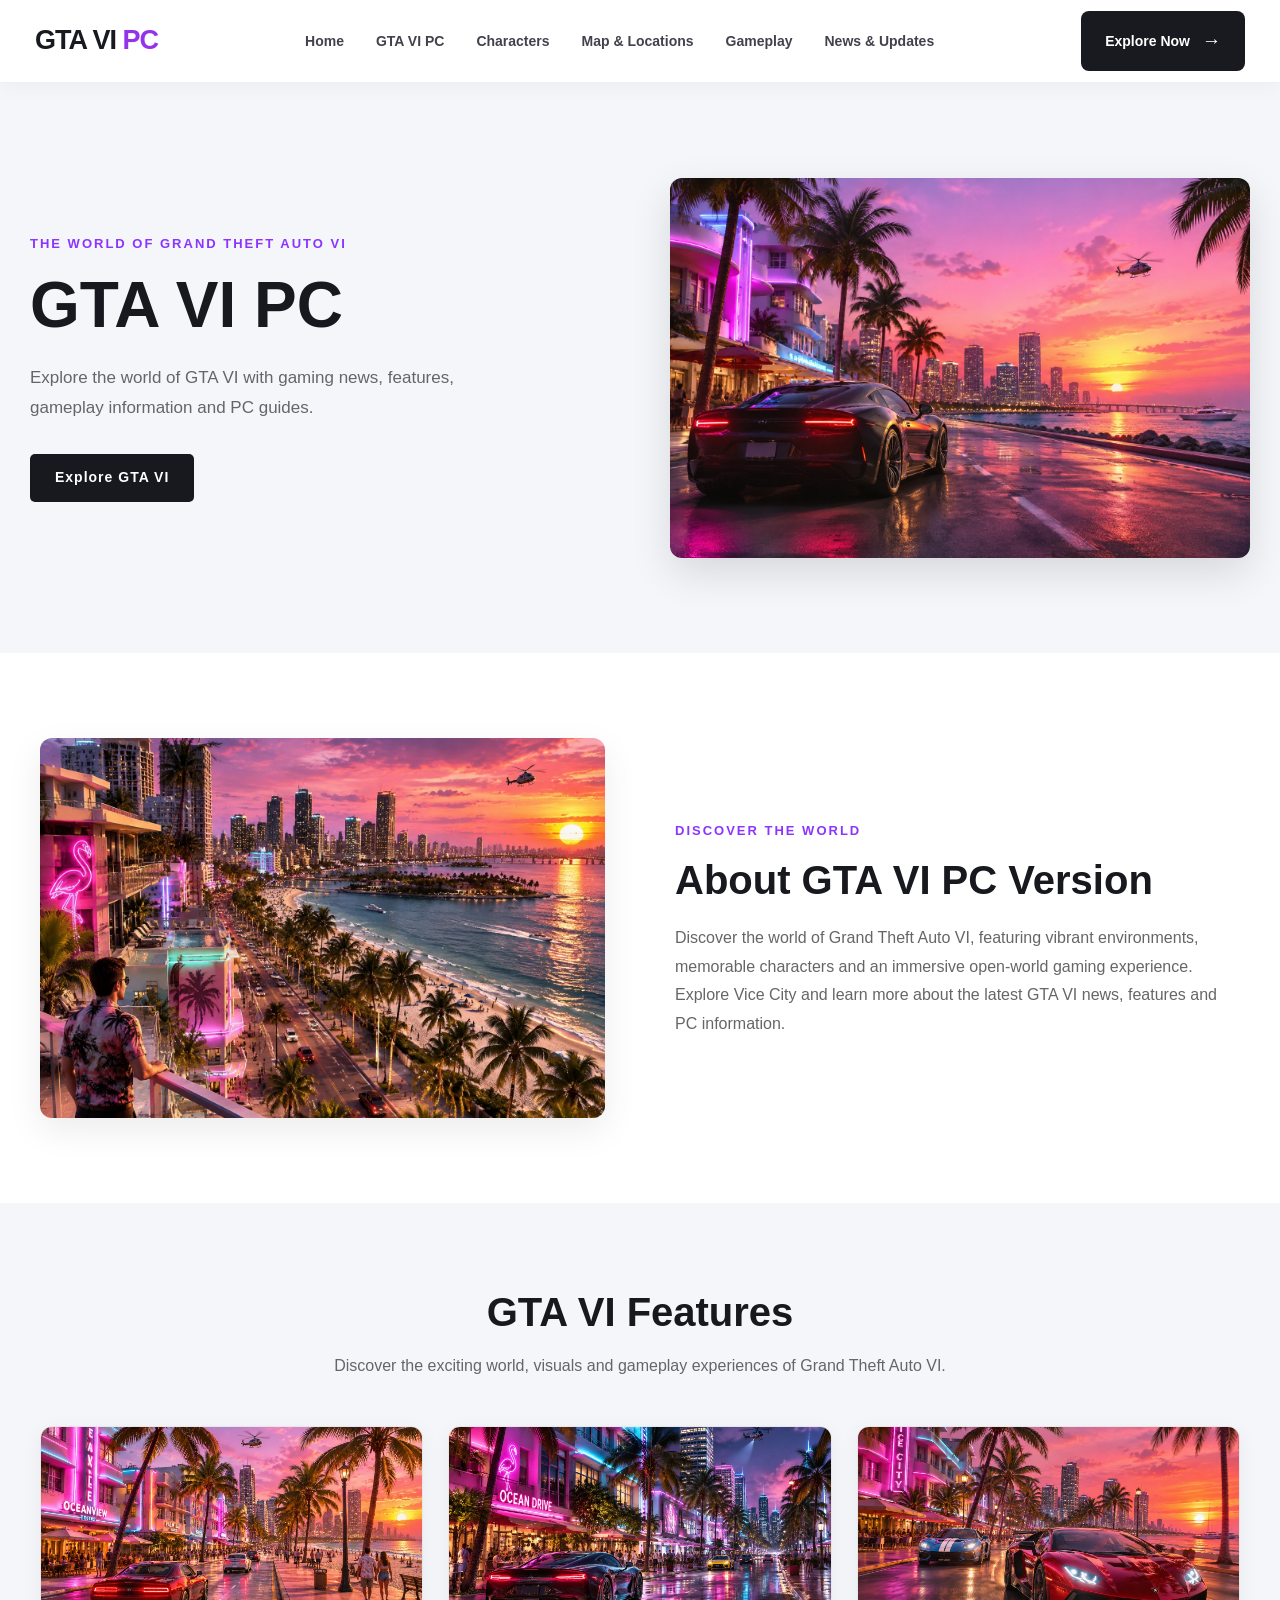
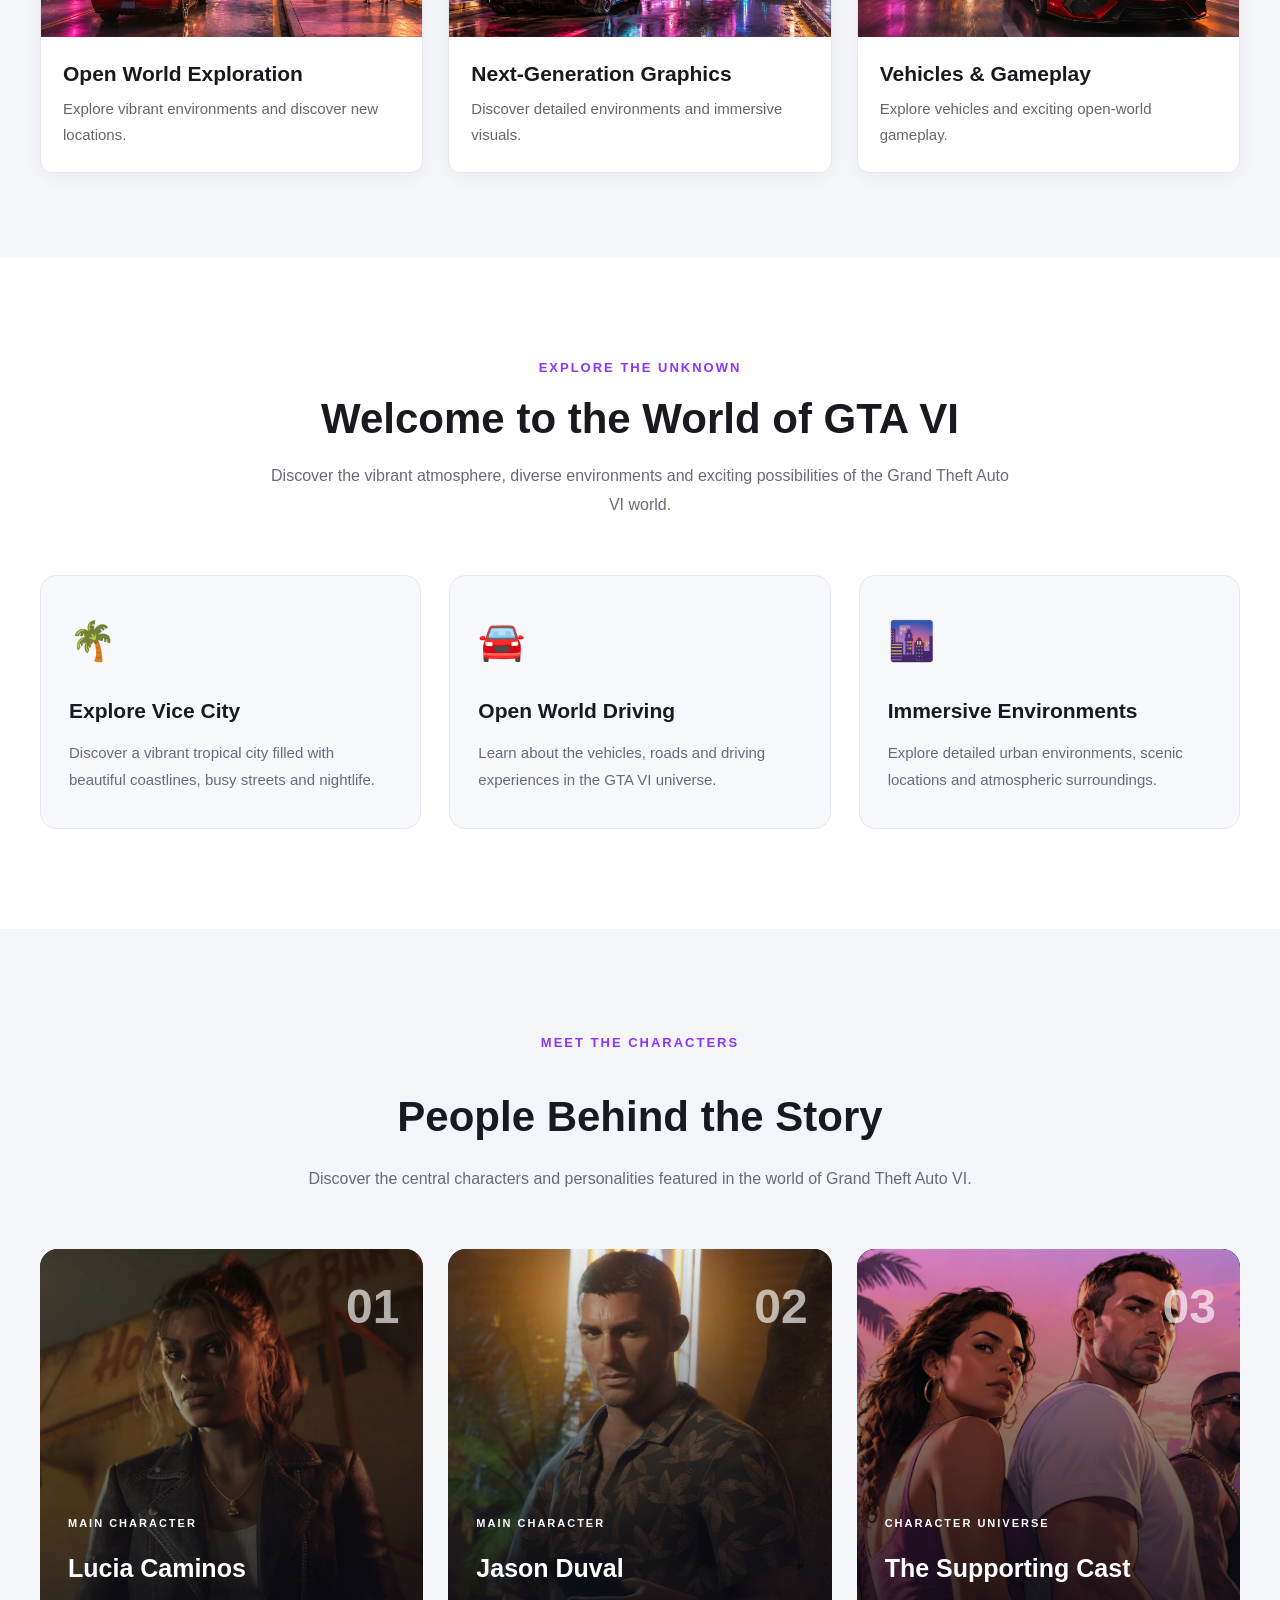
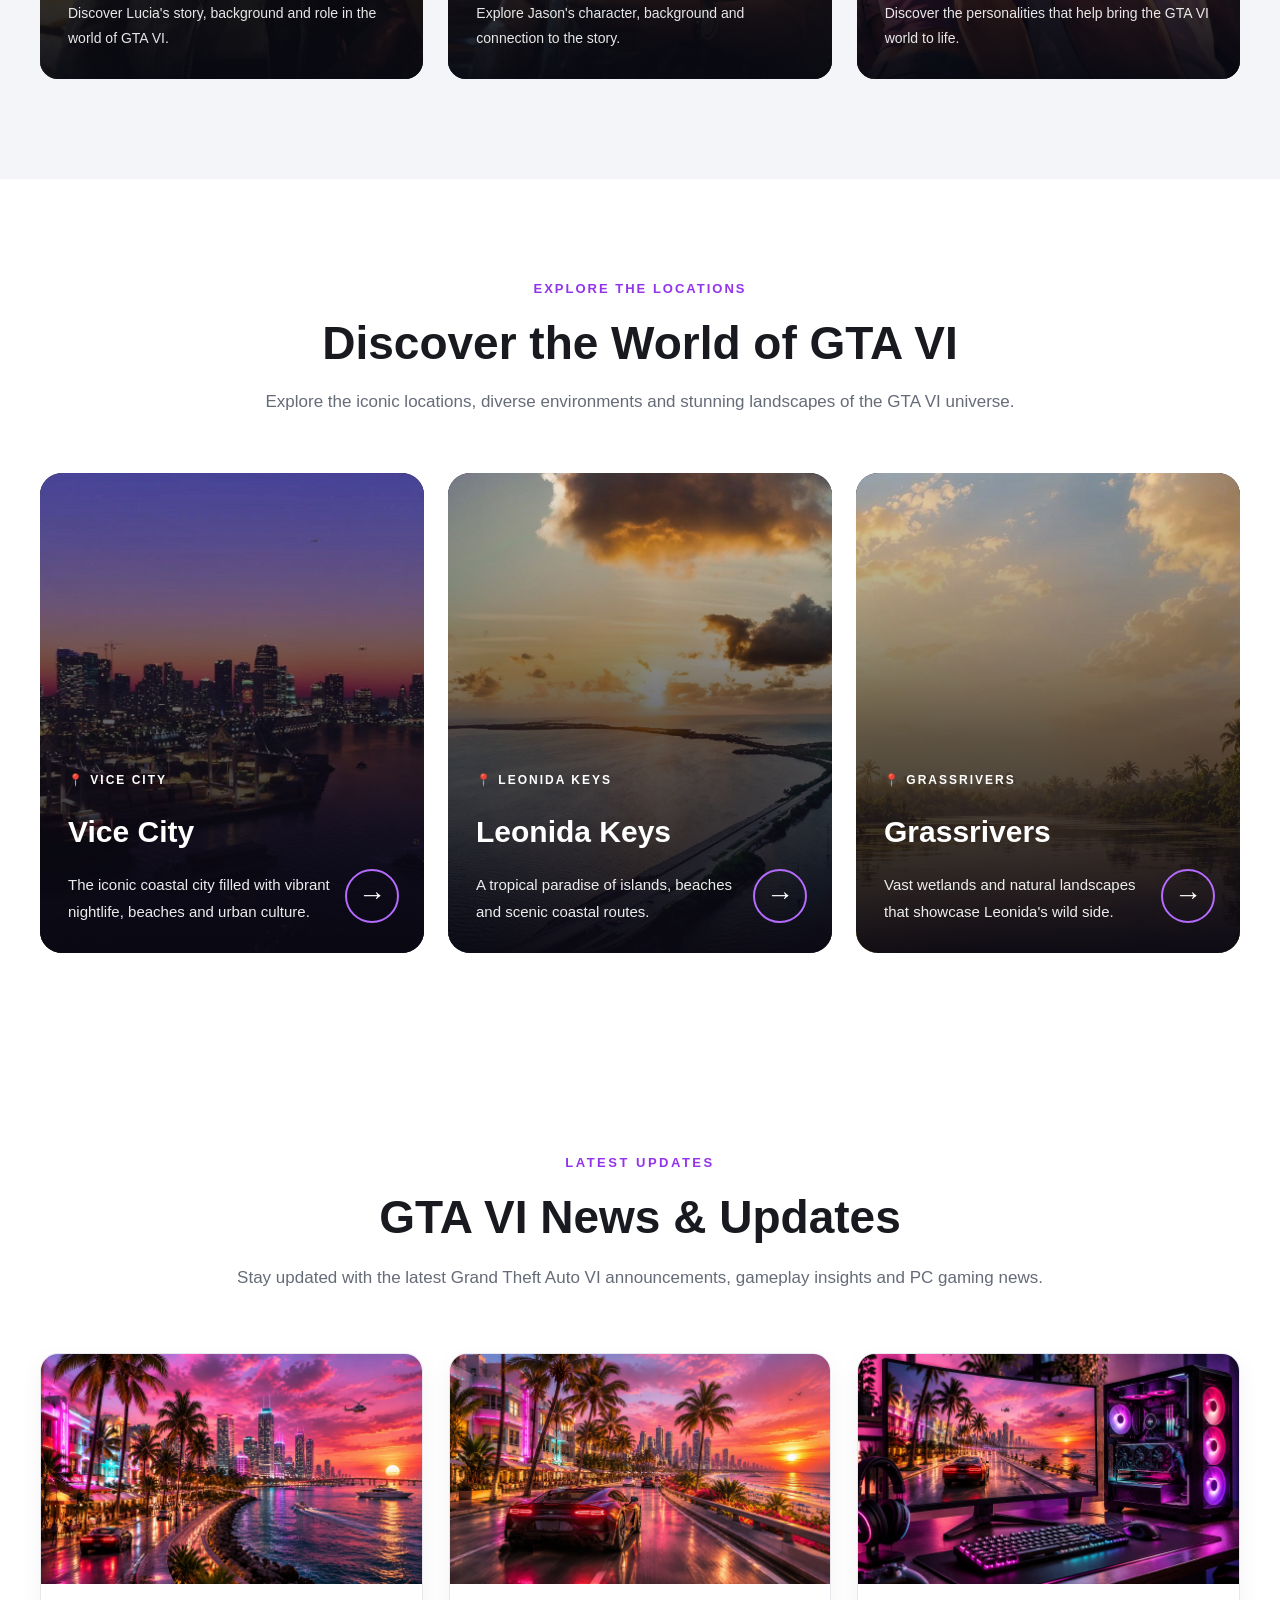
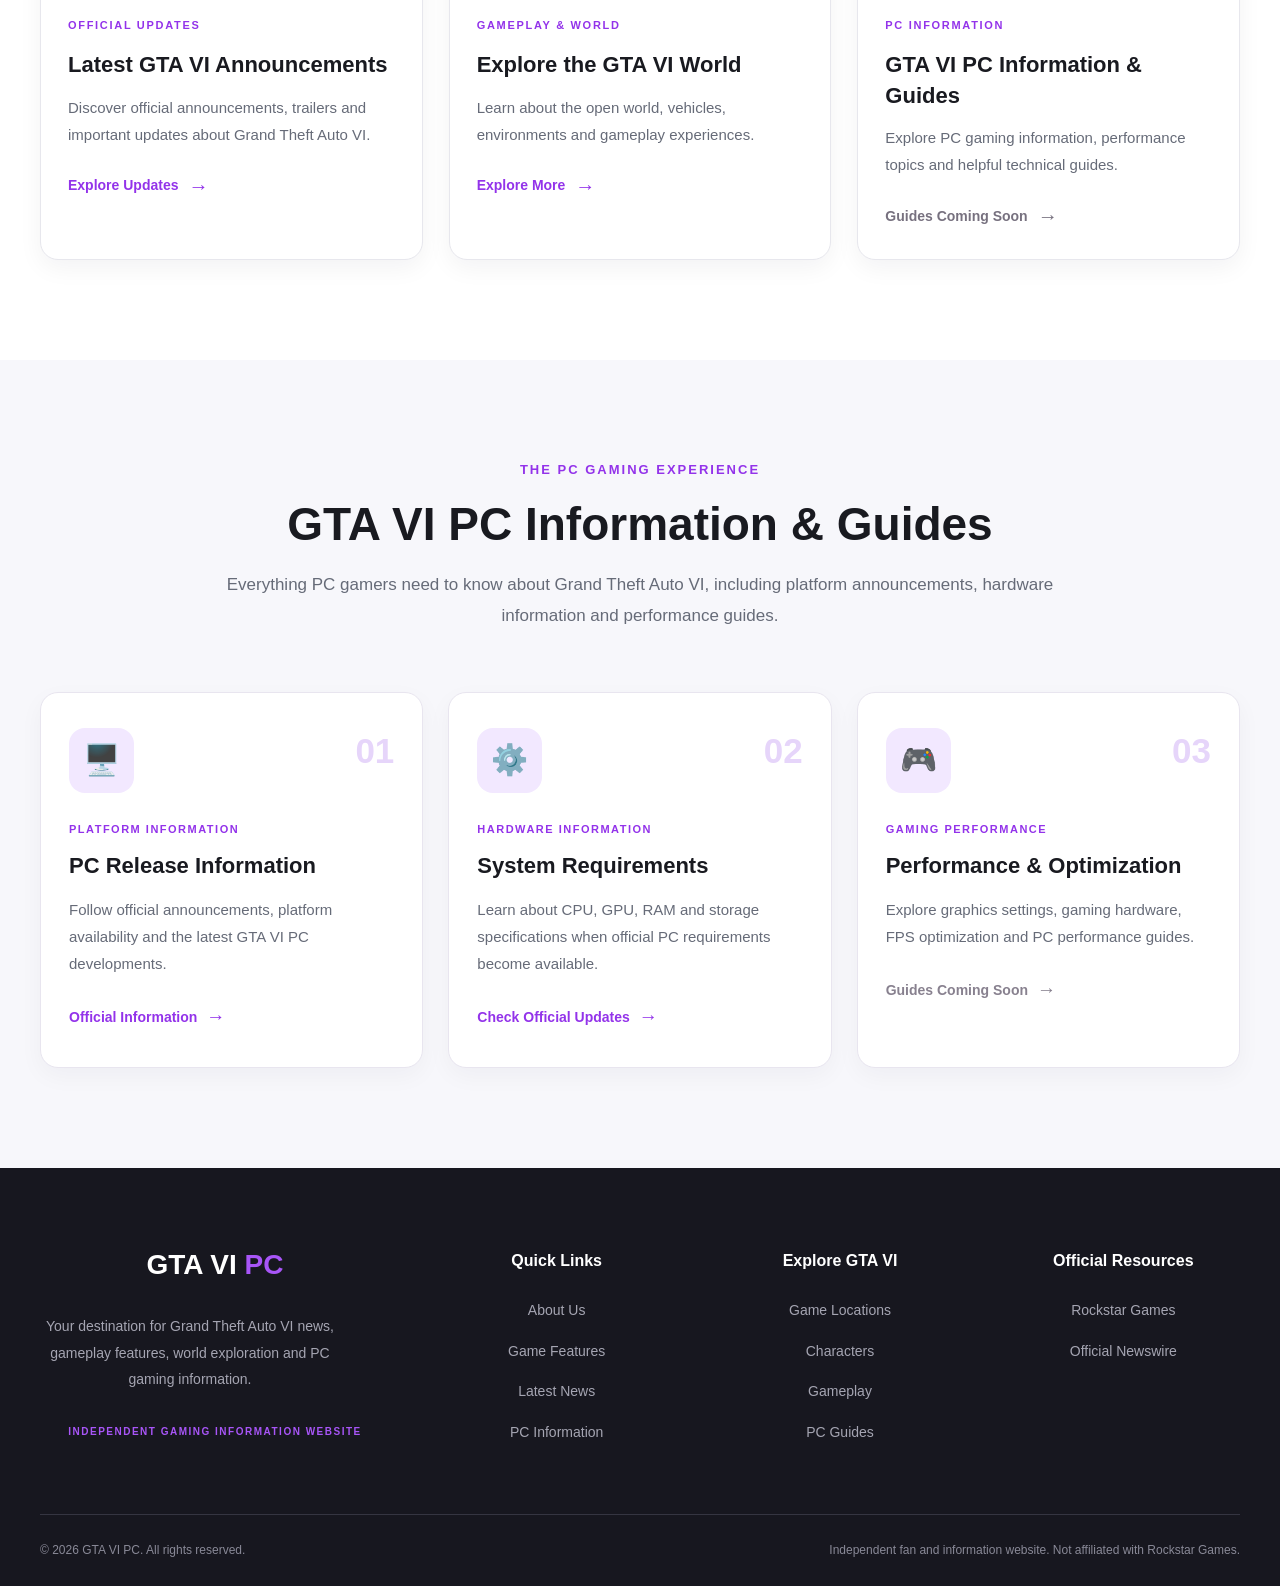
==== commit 7f6583fd: "Connect five categories to main navigation" ====
--- a/index.html
+++ b/index.html
@@ -57,25 +57,29 @@
 
     <!-- DESKTOP NAVIGATION -->
 
-    <nav class="primary-nav" id="primary-navigation">
-
-      <a href="index.html" class="nav-link">Home</a>
-
-      <a href="#locations" class="nav-link">Locations</a>
-
-      <a href="#characters" class="nav-link">Characters</a>
-
-      <a href="#news" class="nav-link">Gaming News</a>
-
-      <a href="#pc-info" class="nav-link">PC Info</a>
-
-    </nav>
+    
+<nav class="primary-nav" id="primary-navigation">
+
+  <a href="index.html" class="nav-link">Home</a>
+
+  <a href="categories/gta-6-pc.html" class="nav-link">GTA VI PC</a>
+
+  <a href="categories/characters.html" class="nav-link">Characters</a>
+
+  <a href="categories/map-locations.html" class="nav-link">Map & Locations</a>
+
+  <a href="categories/gameplay.html" class="nav-link">Gameplay</a>
+
+  <a href="categories/news.html" class="nav-link">News & Updates</a>
+
+</nav>
+
 
     <!-- HEADER ACTIONS -->
 
     <div class="header-actions">
 
-      <a href="#pc-info" class="header-cta">
+      <a href="categories/gta-6-pc.html" class="header-cta">
         Explore Now
         <span>→</span>
       </a>
--- a/style.css
+++ b/style.css
@@ -2026,3 +2026,15 @@
 .mobile-menu-toggle.is-active span:nth-child(3) {
   transform: translateY(-7px) rotate(-45deg);
 }
+
+.character-card-link {
+  display: block;
+  color: inherit;
+  text-decoration: none;
+}
+
+.character-card-link:focus-visible {
+  outline: 3px solid #9333ff;
+  outline-offset: 5px;
+  border-radius: 16px;
+}
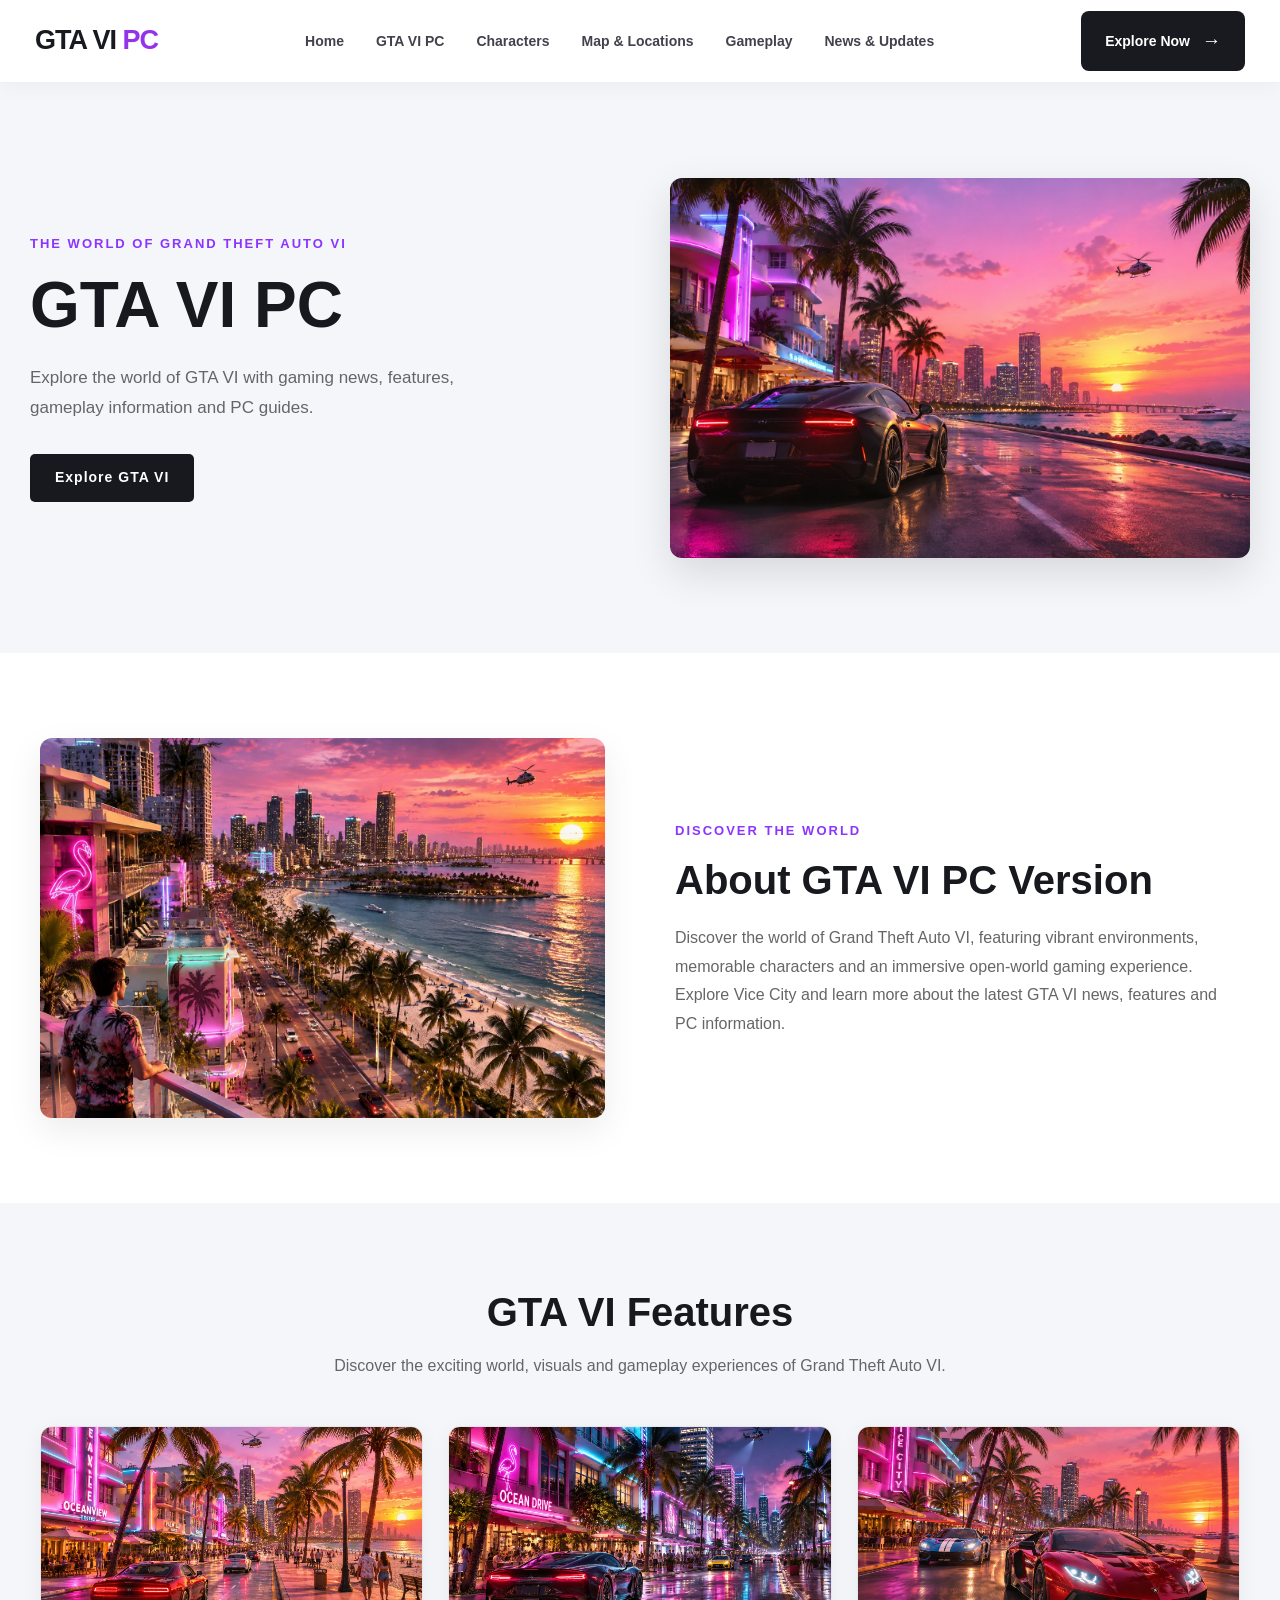
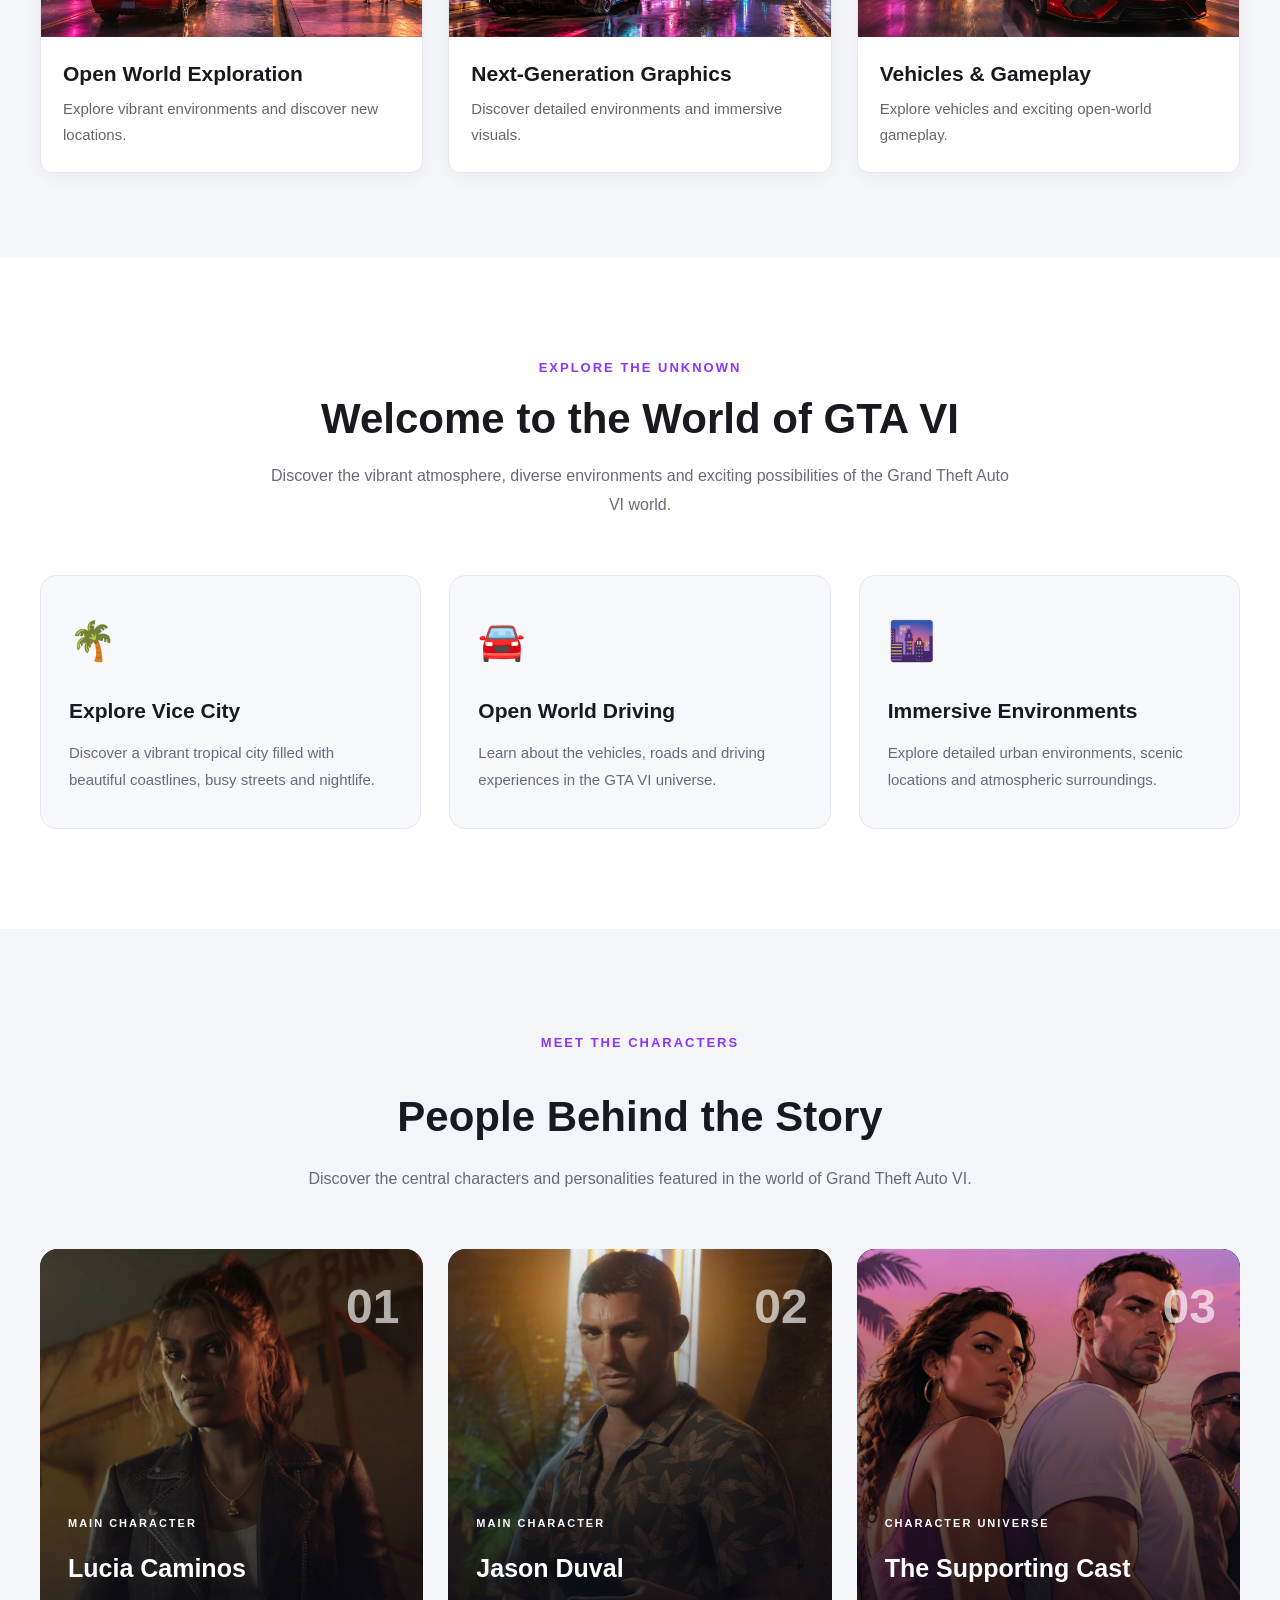
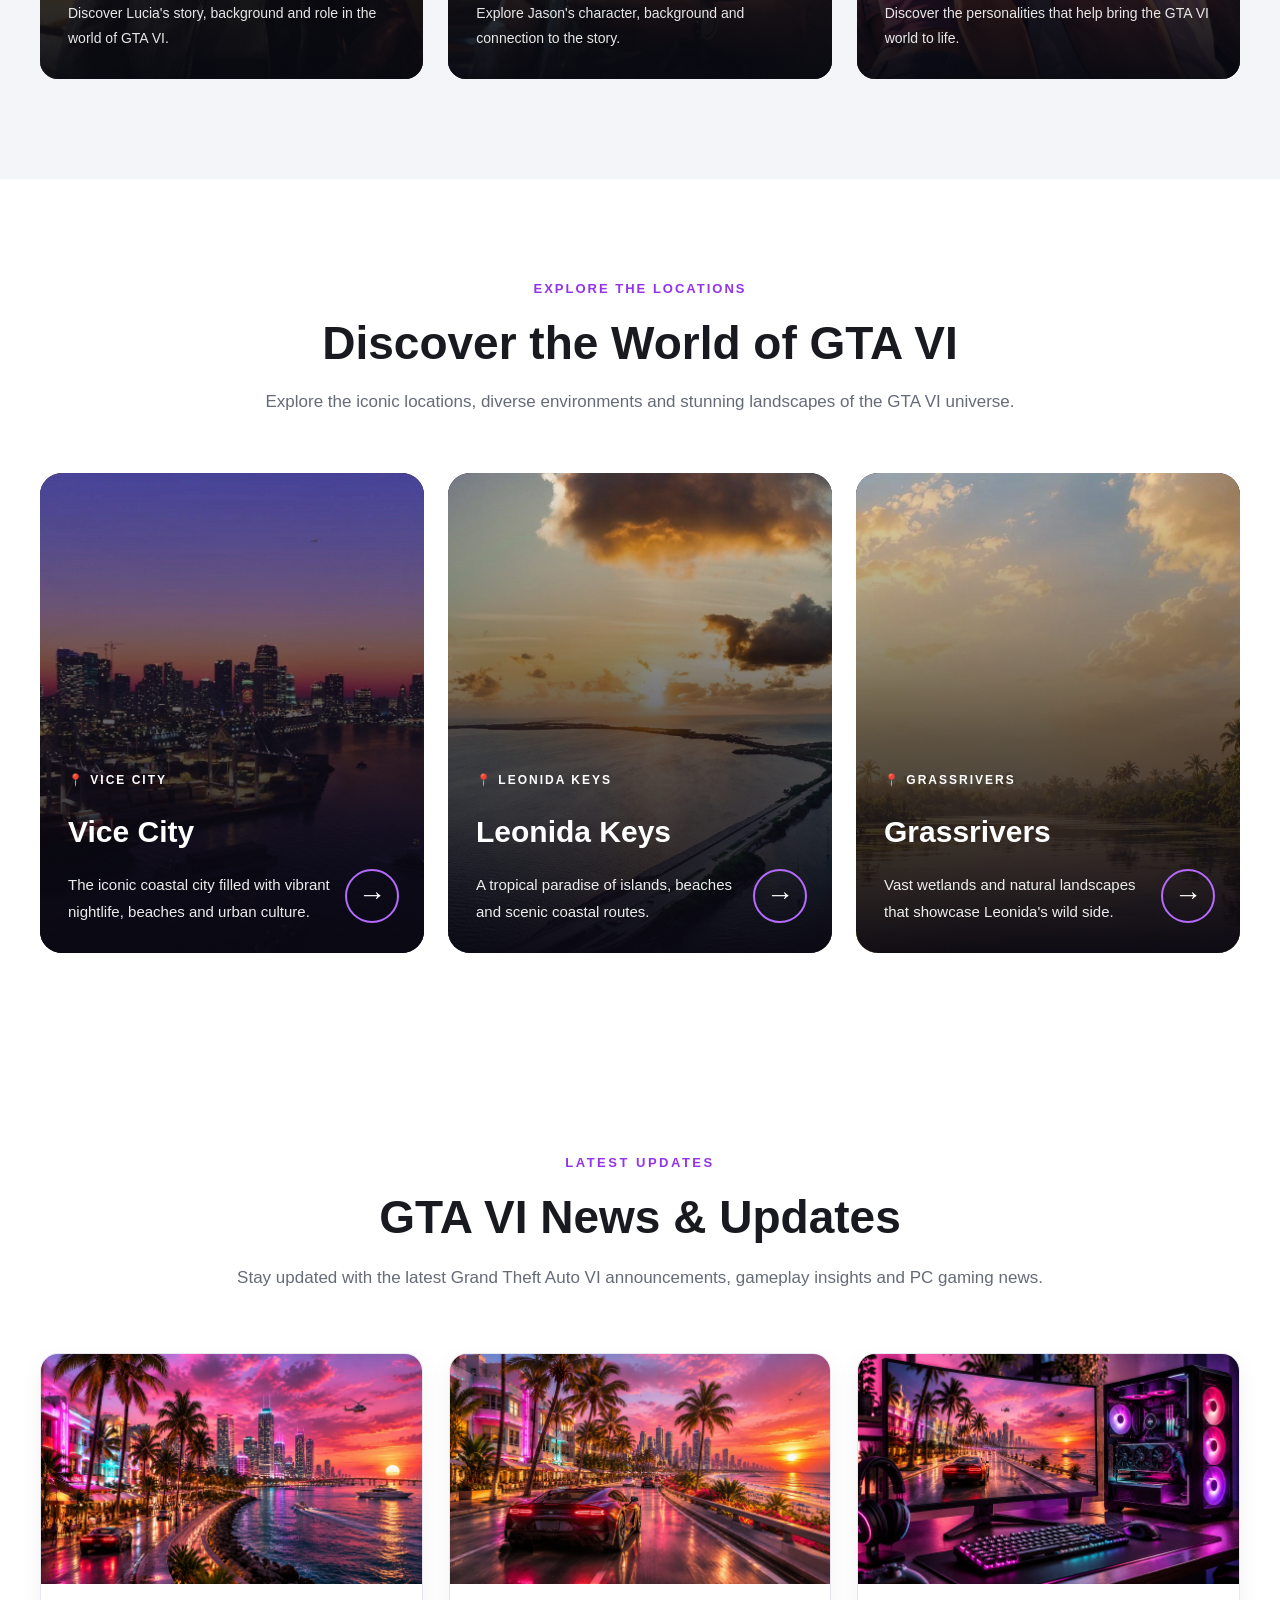
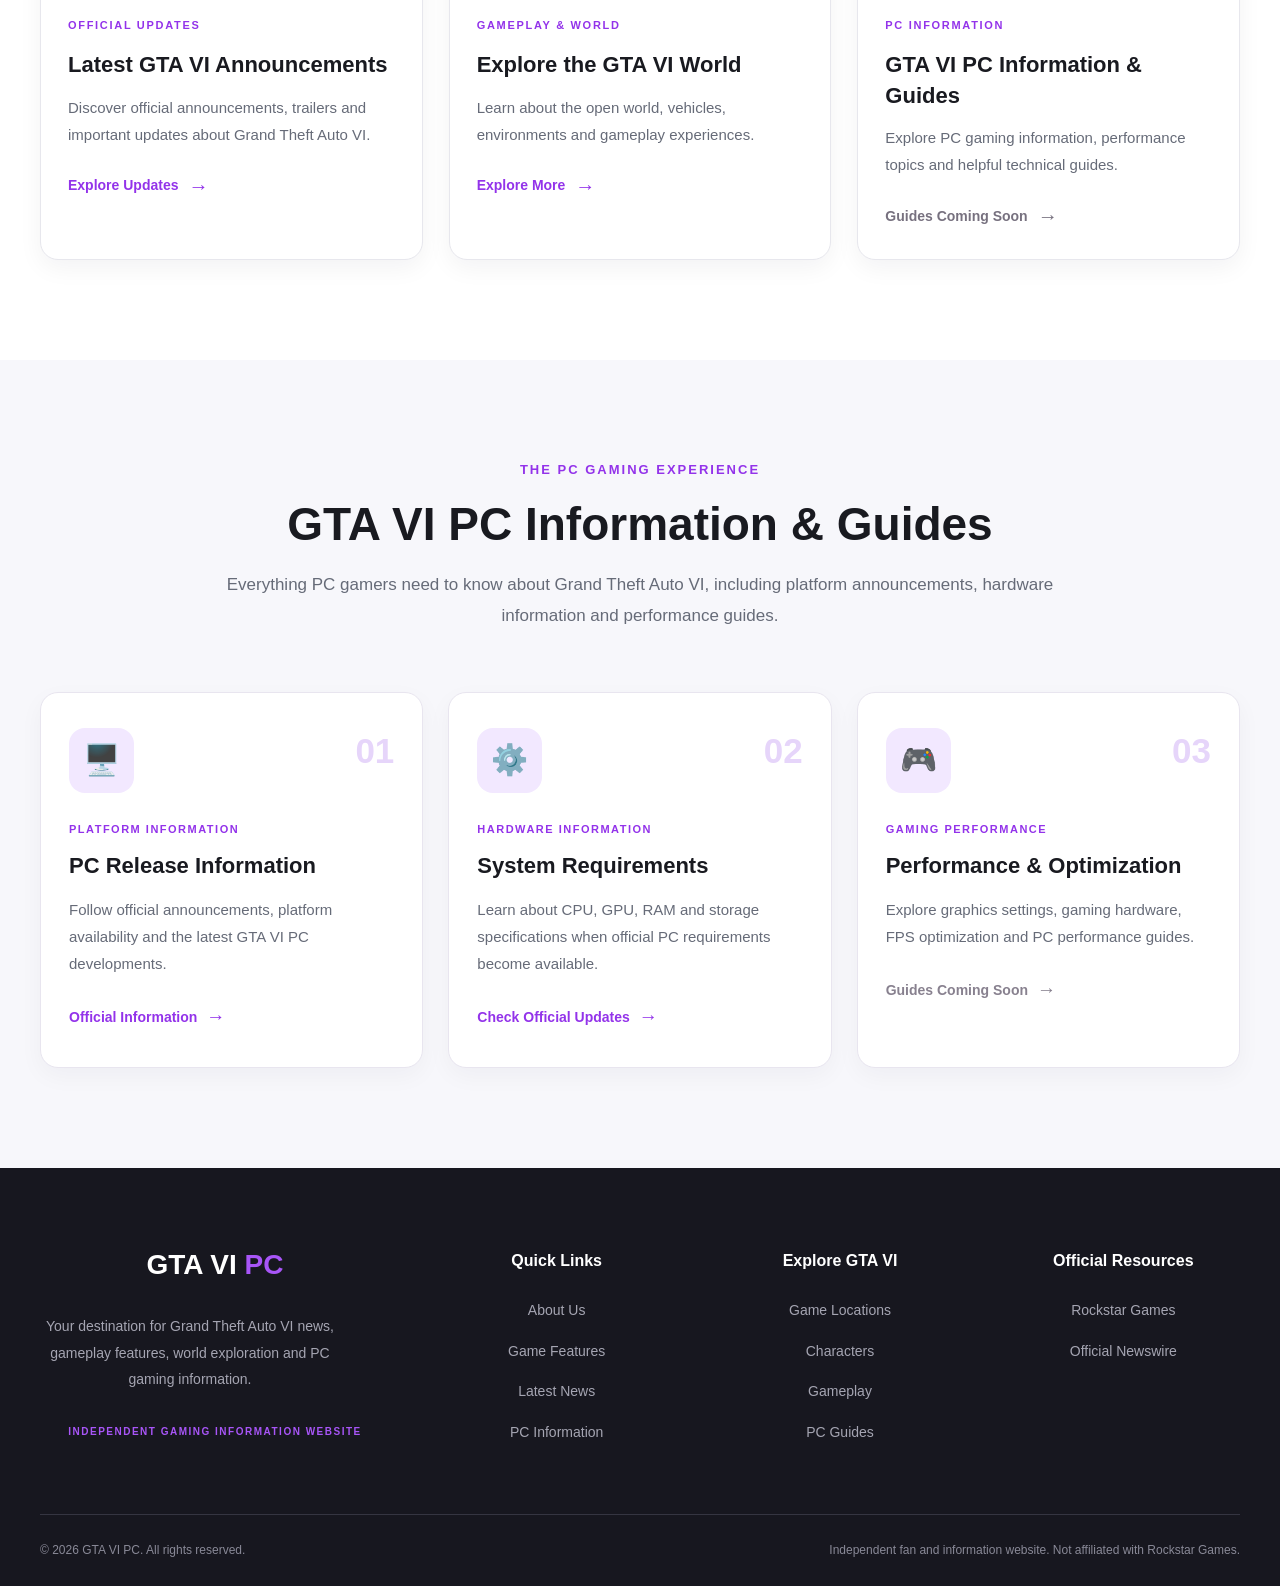
==== commit abd9a146: "Connect supporting cast card to characters category" ====
--- a/index.html
+++ b/index.html
@@ -293,37 +293,51 @@
         </article>
 </a>
 
-      <article class="character-card jason-card">
-        <img src="assets/images/jason.webp"
-             alt="Jason character artwork"
-             loading="lazy">
-        <div class="character-overlay"></div>
-        <div class="character-number">02</div>
-        <div class="character-content">
-          <span class="character-tag">MAIN CHARACTER</span>
-          <h3>Jason Duval</h3>
-          <p>
-            Explore Jason's character, background
-            and connection to the story.
-          </p>
-        </div>
-      </article>
-
-      <article class="character-card cast-card">
-        <img src="assets/images/characters.webp"
-             alt="GTA VI supporting characters"
-             loading="lazy">
-        <div class="character-overlay"></div>
-        <div class="character-number">03</div>
-        <div class="character-content">
-          <span class="character-tag">CHARACTER UNIVERSE</span>
-          <h3>The Supporting Cast</h3>
-          <p>
-            Discover the personalities that help
-            bring the GTA VI world to life.
-          </p>
-        </div>
-      </article>
+      
+<a href="categories/characters.html" class="character-card-link">
+  <article class="character-card jason-card">
+
+    <img src="assets/images/jason.webp"
+         alt="Jason character artwork"
+         loading="lazy">
+
+    <div class="character-overlay"></div>
+    <div class="character-number">02</div>
+
+    <div class="character-content">
+      <span class="character-tag">MAIN CHARACTER</span>
+      <h3>Jason Duval</h3>
+      <p>
+        Explore Jason's character, background
+        and connection to the story.
+      </p>
+    </div>
+
+  </article>
+</a>
+
+      
+<a href="categories/characters.html" class="character-card-link">
+  <article class="character-card cast-card">
+
+    <img src="assets/images/characters.webp"
+         alt="GTA VI supporting characters"
+         loading="lazy">
+
+    <div class="character-overlay"></div>
+    <div class="character-number">03</div>
+
+    <div class="character-content">
+      <span class="character-tag">CHARACTER UNIVERSE</span>
+      <h3>The Supporting Cast</h3>
+      <p>
+        Discover the personalities that help
+        bring the GTA VI world to life.
+      </p>
+    </div>
+
+  </article>
+</a>
 
     </div>
   </div>
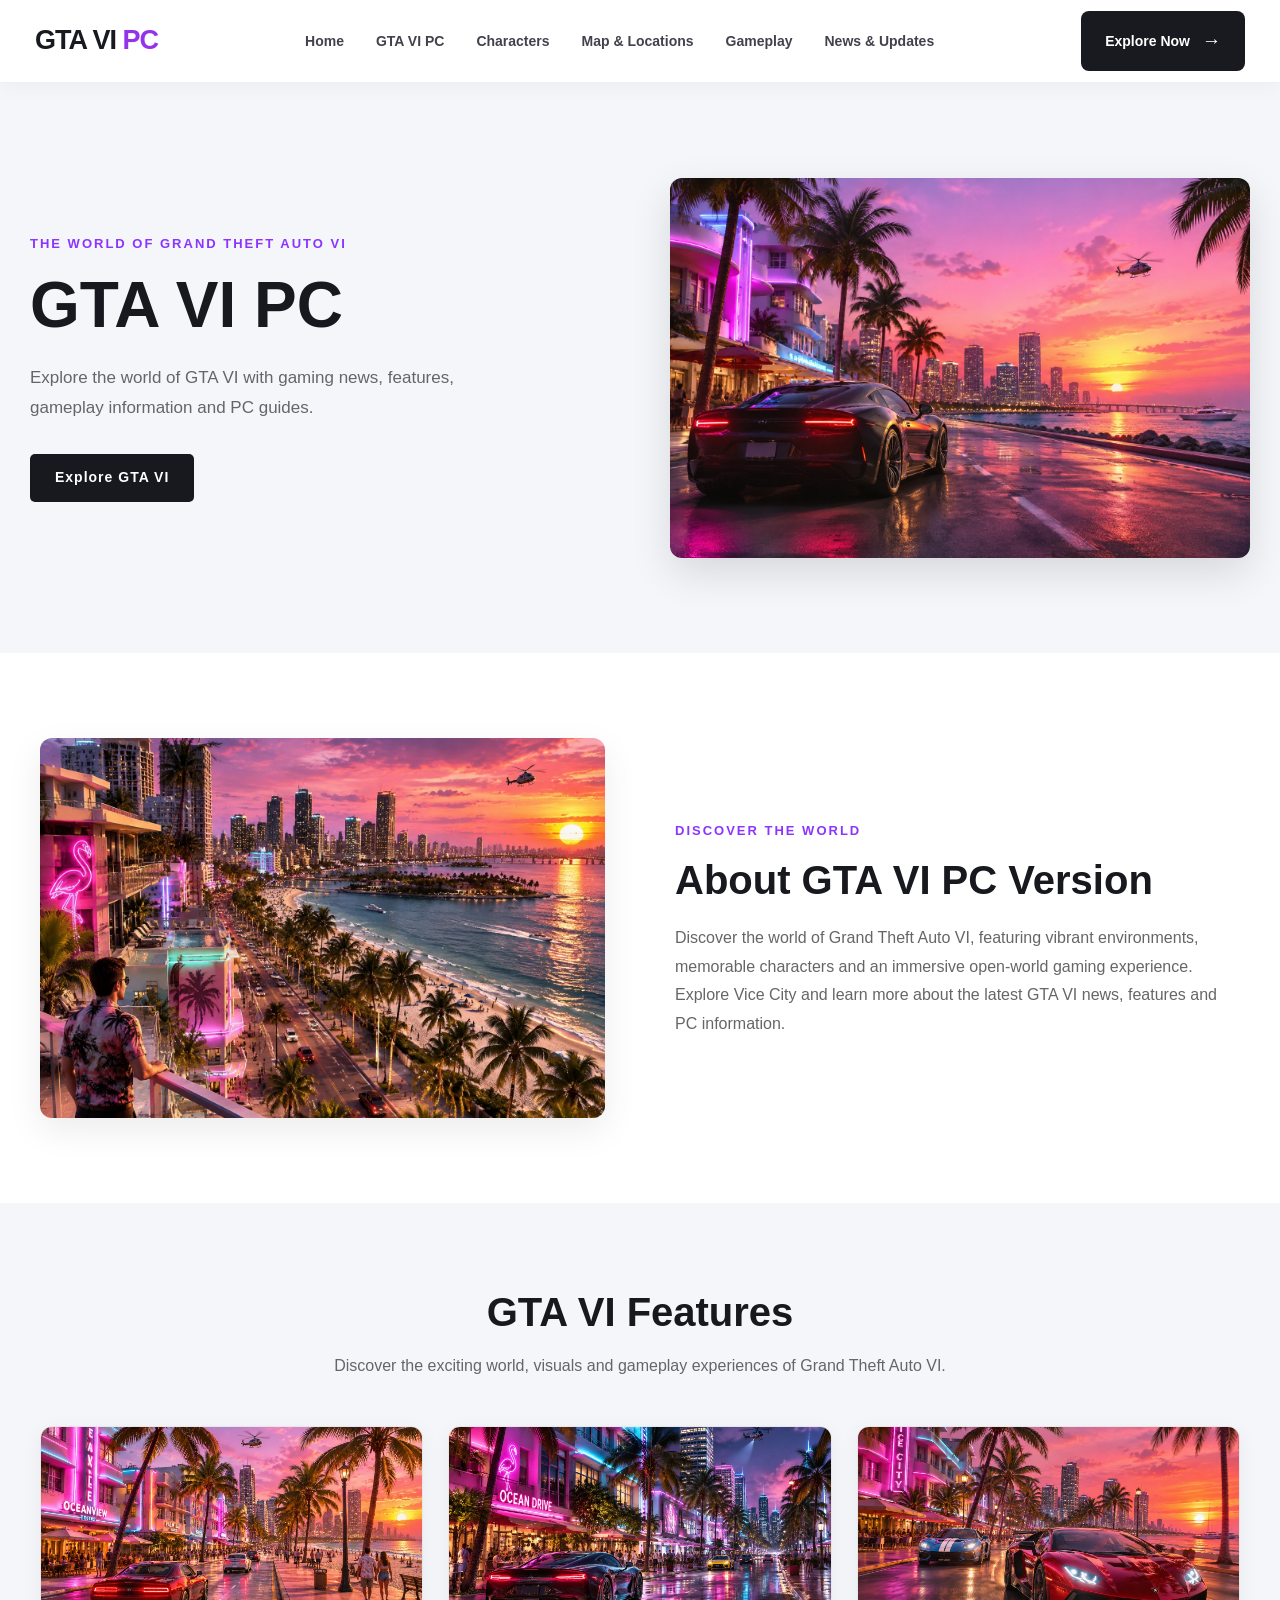
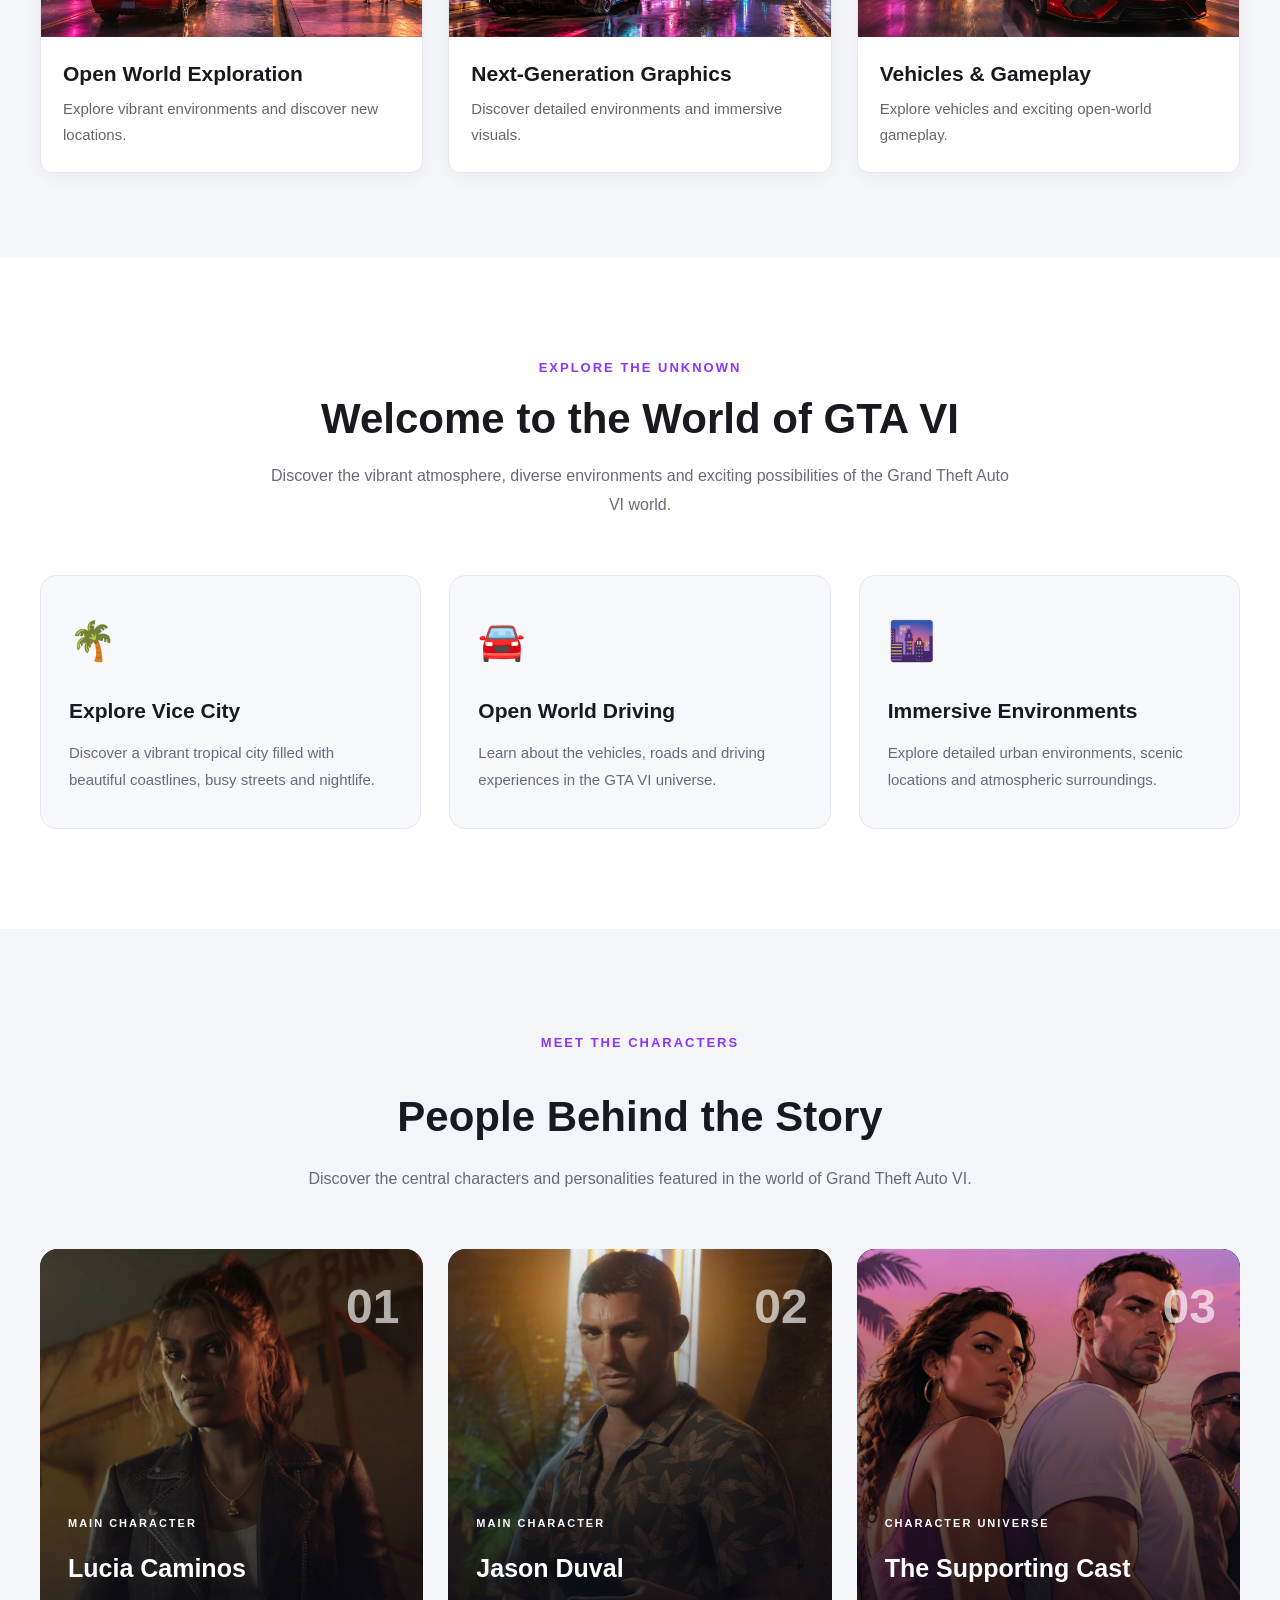
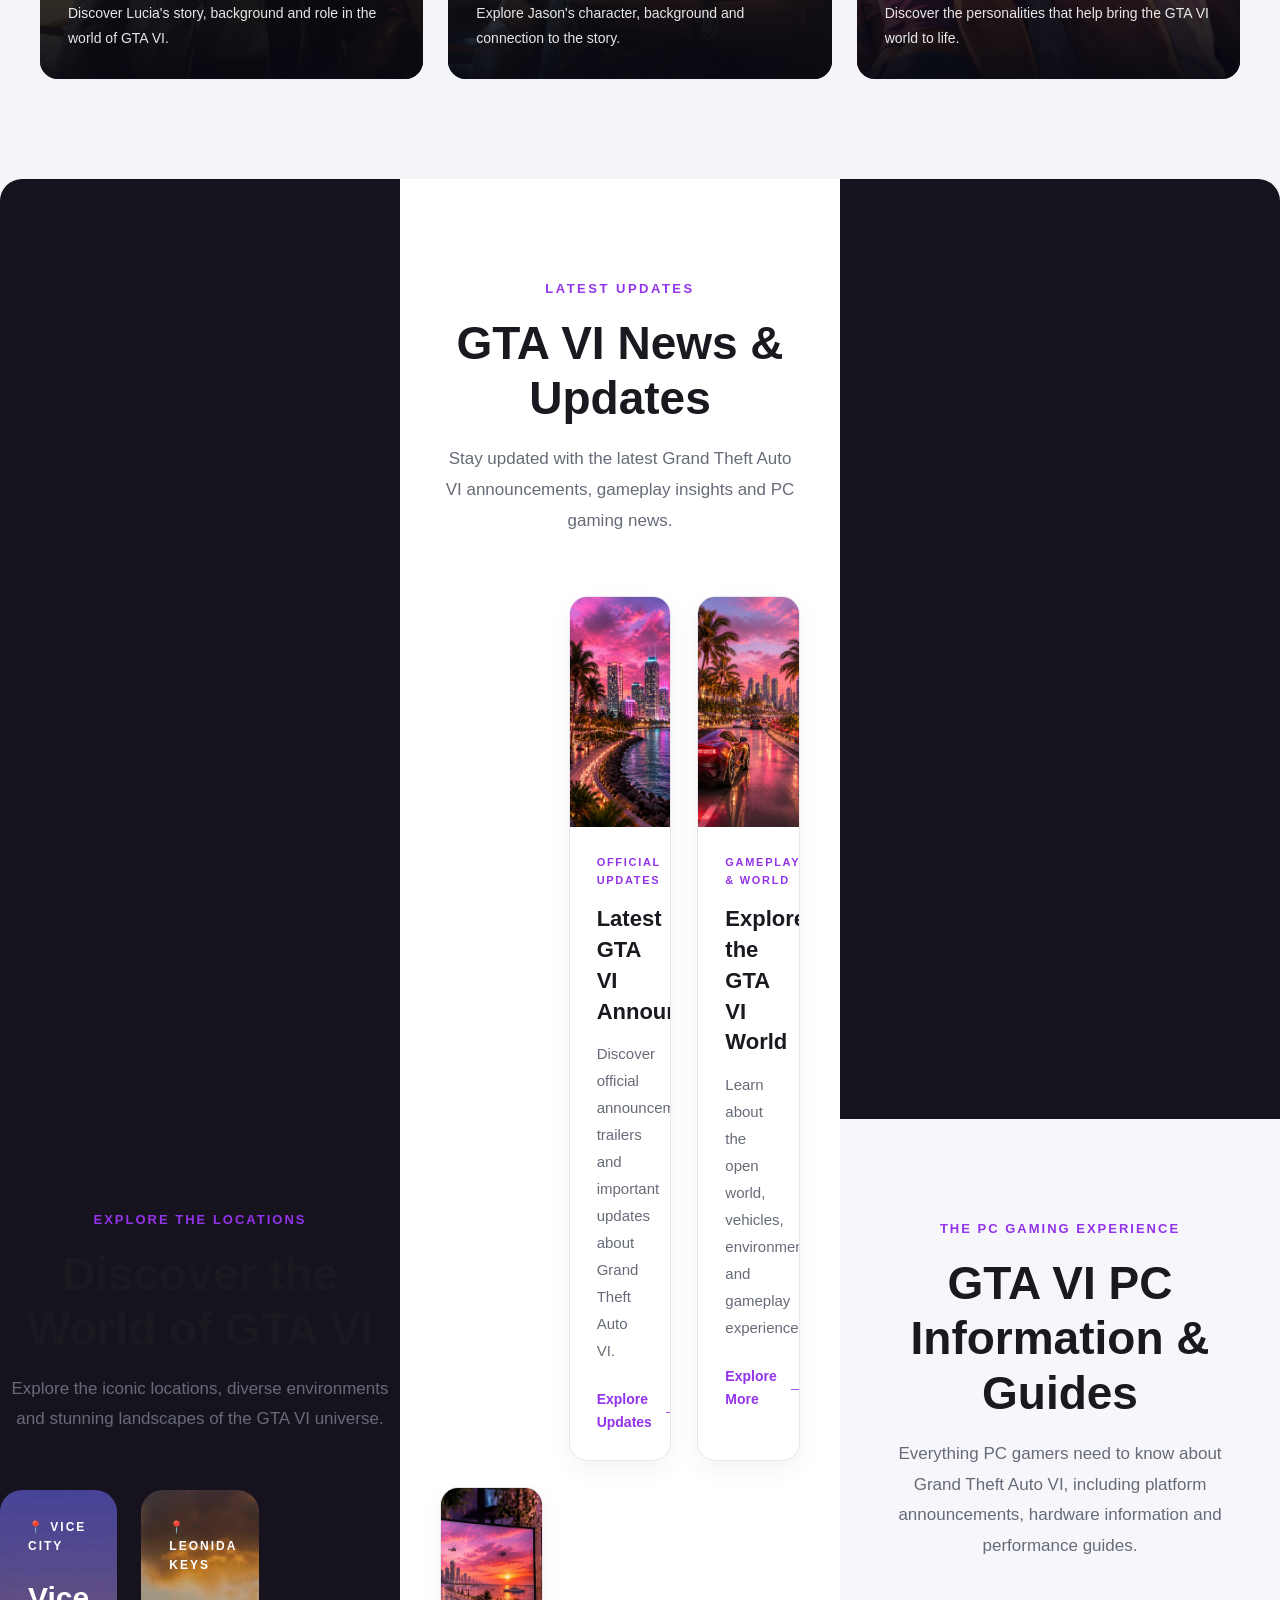
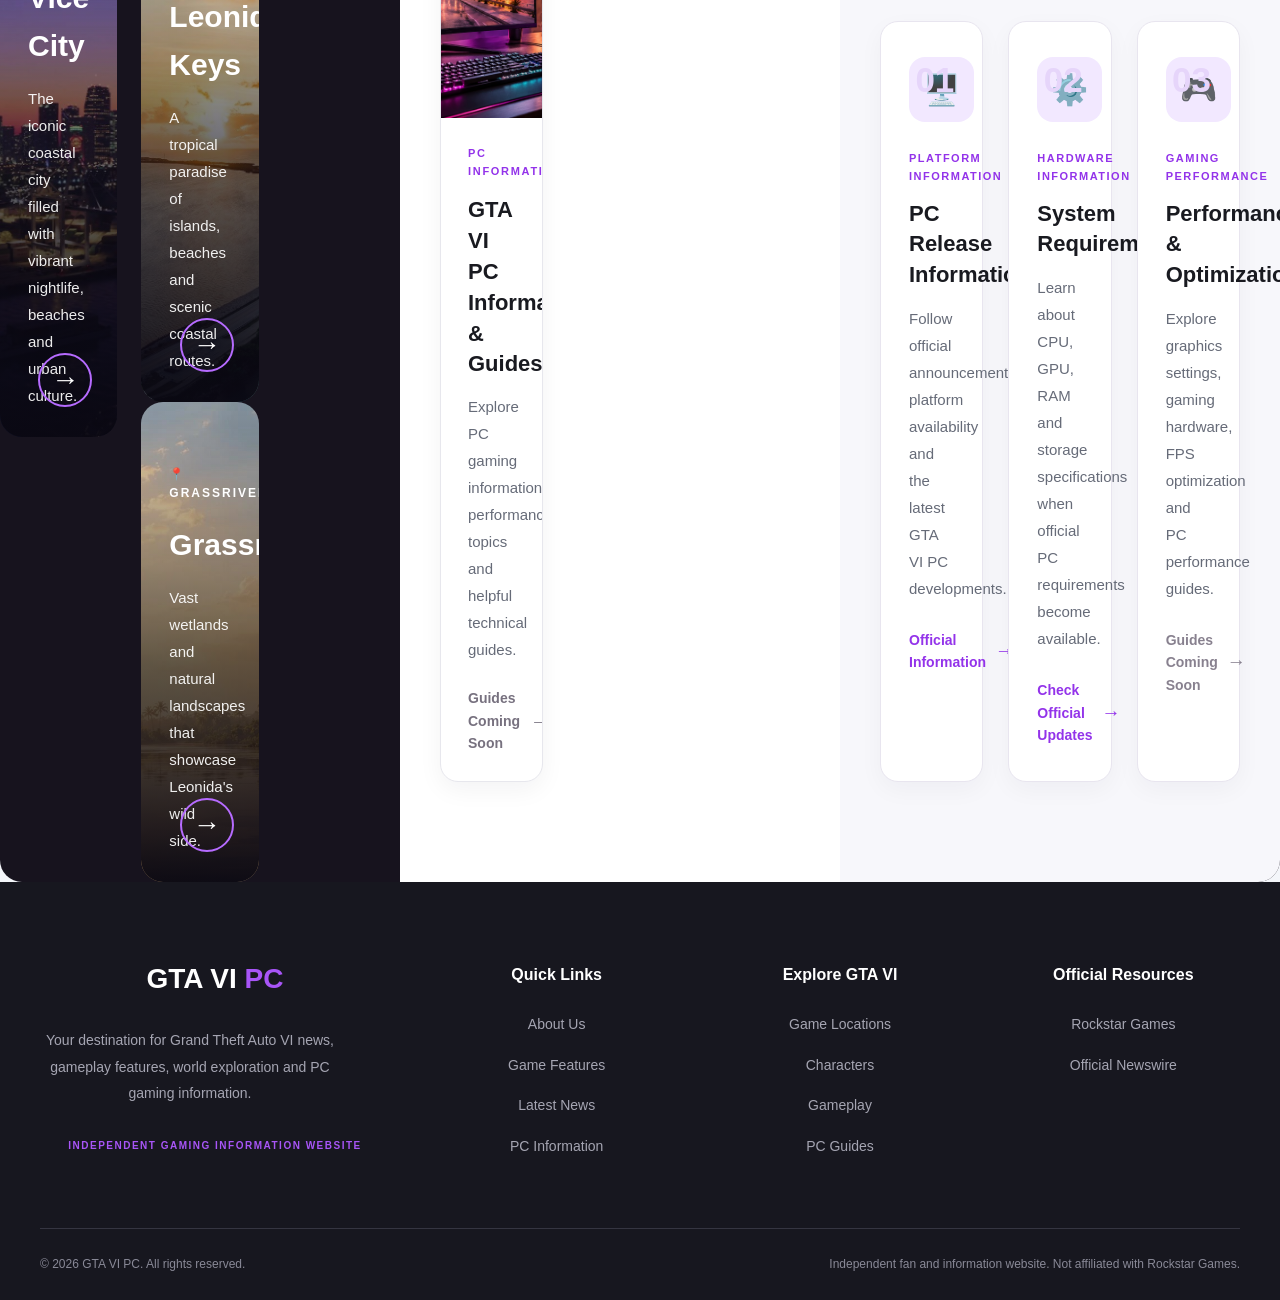
==== commit 420497fa: "Connect Vice City card to Map & Locations category" ====
--- a/index.html
+++ b/index.html
@@ -343,9 +343,10 @@
   </div>
 </section>
 
-<!-- 15. GTA VI LOCATIONS SECTION -->
-
-<section class="locations-section" id="locations">
+<!-- VICE CITY -->
+
+<a href="categories/map-locations.html" class="location-card-link">
+<article class="location-card">
 
   <div class="container">
 
@@ -390,10 +391,12 @@
 
         </div>
       </article>
+</a>
 
       <!-- LEONIDA KEYS -->
 
-      <article class="location-card">
+      <a href="categories/map-locations.html" class="location-card-link">
+<article class="location-card">
         <img
           src="assets/images/leonida-keys.webp"
           alt="Leonida Keys tropical islands and coastal scenery"
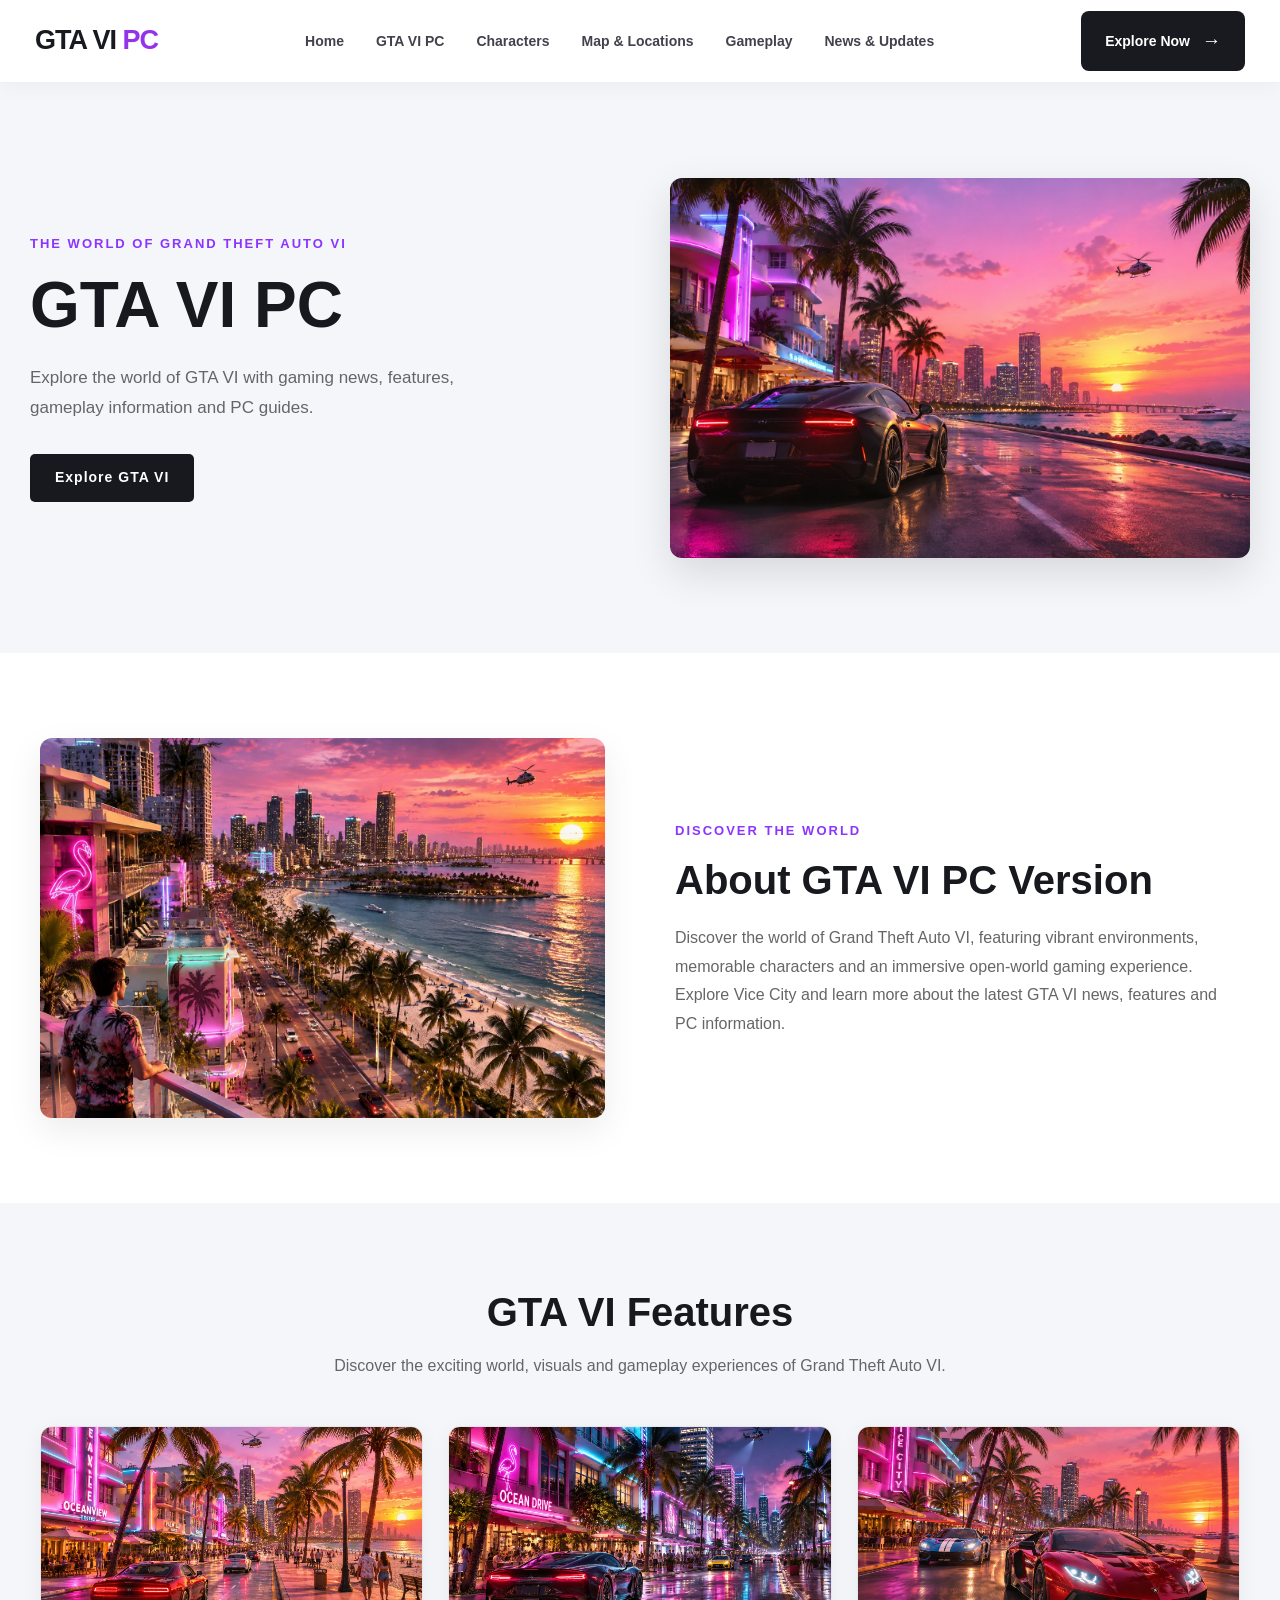
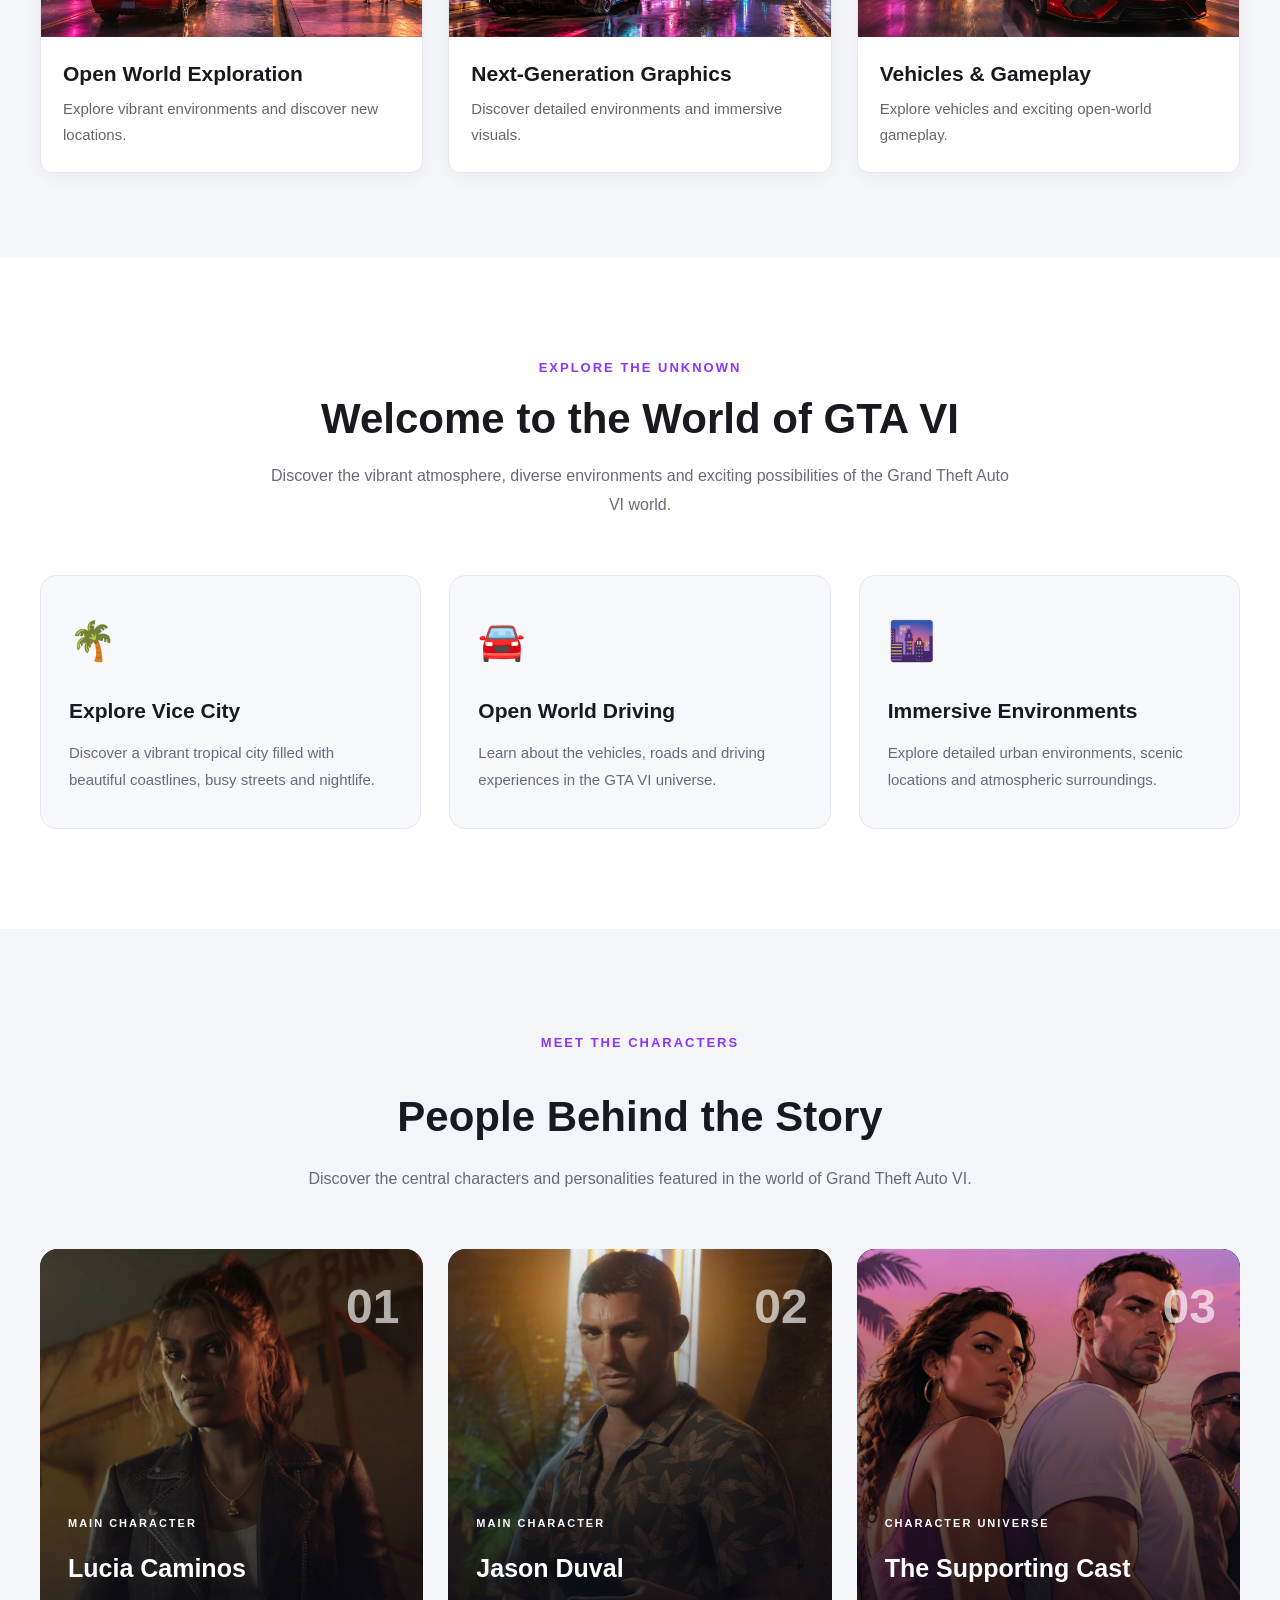
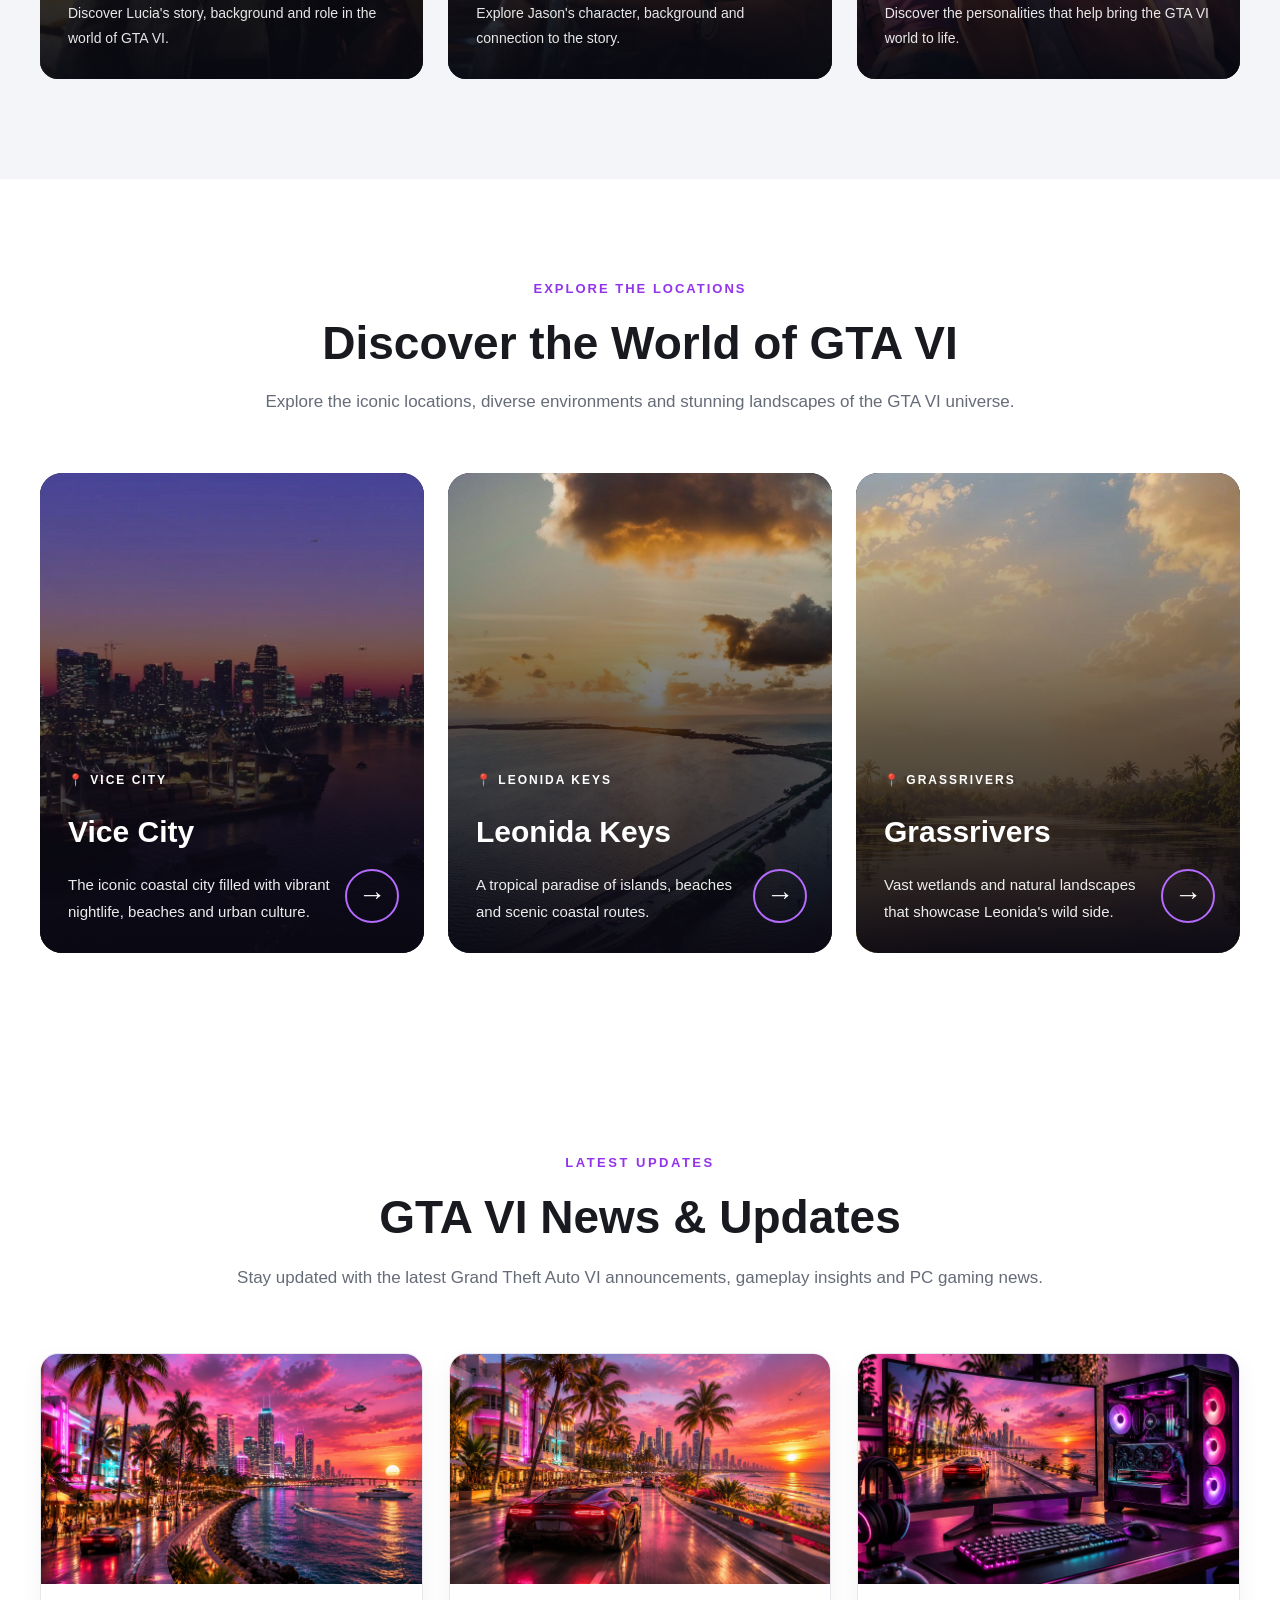
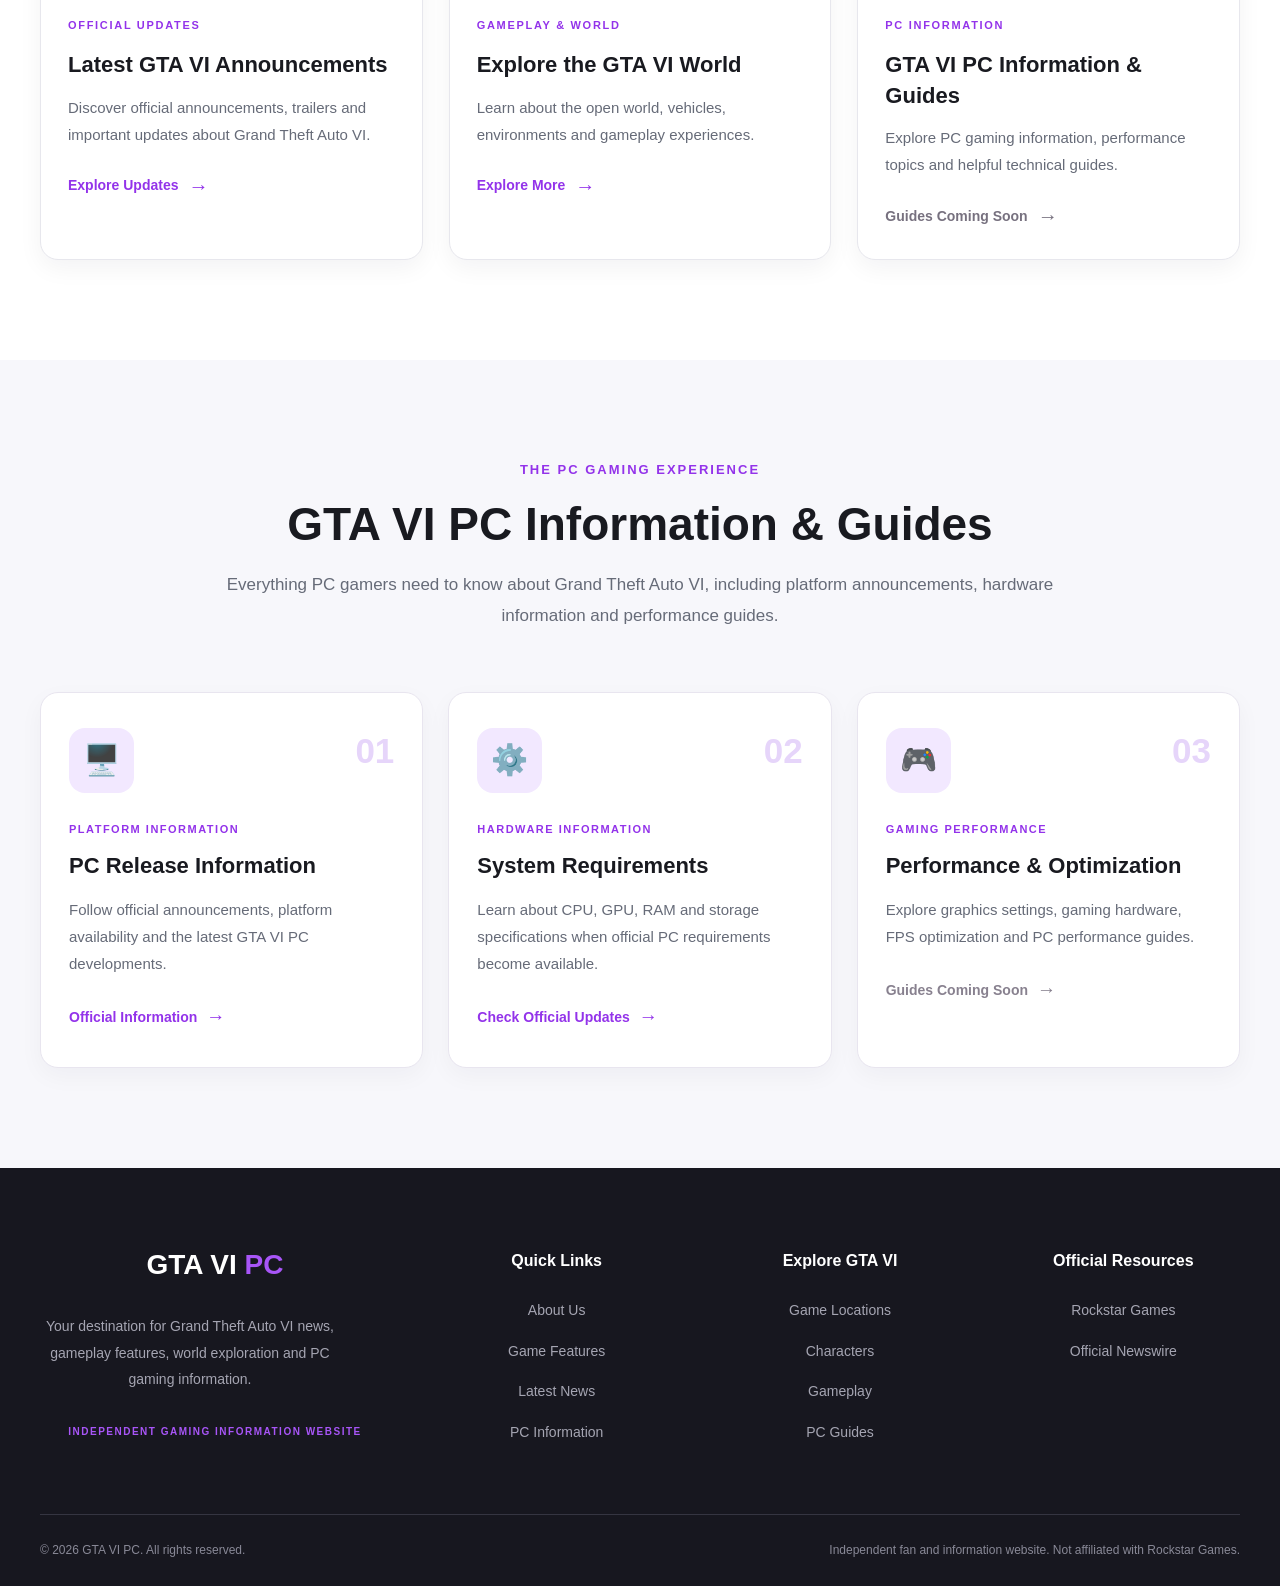
==== commit 4b897cb3: "Restore and fix homepage locations section" ====
--- a/index.html
+++ b/index.html
@@ -343,18 +343,16 @@
   </div>
 </section>
 
-<!-- VICE CITY -->
-
-<a href="categories/map-locations.html" class="location-card-link">
-<article class="location-card">
+
+<!-- 15. GTA VI LOCATIONS SECTION -->
+
+<section class="locations-section" id="locations">
 
   <div class="container">
 
     <div class="locations-heading">
       <span class="section-label">EXPLORE THE LOCATIONS</span>
-
       <h2>Discover the World of GTA VI</h2>
-
       <p>
         Explore the iconic locations, diverse environments
         and stunning landscapes of the GTA VI universe.
@@ -365,98 +363,92 @@
 
       <!-- VICE CITY -->
 
-      <article class="location-card">
-        <img
-          src="assets/images/vice-city.webp"
-          alt="Vice City tropical skyline at a vibrant sunset"
-          loading="lazy"
-        >
-
-        <div class="location-overlay"></div>
-
-        <div class="location-content">
-
-          <span class="location-label">
-            📍 VICE CITY
-          </span>
-
-          <h3>Vice City</h3>
-
-          <p>
-            The iconic coastal city filled with vibrant
-            nightlife, beaches and urban culture.
-          </p>
-
-          <span class="location-arrow" aria-hidden="true">→</span>
-
-        </div>
-      </article>
-</a>
+      <a href="categories/map-locations.html"
+         class="location-card-link">
+
+        <article class="location-card">
+          <img
+            src="assets/images/vice-city.webp"
+            alt="Vice City tropical skyline at a vibrant sunset"
+            loading="lazy"
+          >
+
+          <div class="location-overlay"></div>
+
+          <div class="location-content">
+            <span class="location-label">📍 VICE CITY</span>
+            <h3>Vice City</h3>
+            <p>
+              The iconic coastal city filled with vibrant
+              nightlife, beaches and urban culture.
+            </p>
+            <span class="location-arrow" aria-hidden="true">→</span>
+          </div>
+        </article>
+
+      </a>
 
       <!-- LEONIDA KEYS -->
 
-      <a href="categories/map-locations.html" class="location-card-link">
-<article class="location-card">
-        <img
-          src="assets/images/leonida-keys.webp"
-          alt="Leonida Keys tropical islands and coastal scenery"
-          loading="lazy"
-        >
-
-        <div class="location-overlay"></div>
-
-        <div class="location-content">
-
-          <span class="location-label">
-            📍 LEONIDA KEYS
-          </span>
-
-          <h3>Leonida Keys</h3>
-
-          <p>
-            A tropical paradise of islands, beaches
-            and scenic coastal routes.
-          </p>
-
-          <span class="location-arrow" aria-hidden="true">→</span>
-
-        </div>
-      </article>
+      <a href="categories/map-locations.html"
+         class="location-card-link">
+
+        <article class="location-card">
+          <img
+            src="assets/images/leonida-keys.webp"
+            alt="Leonida Keys tropical islands and coastal scenery"
+            loading="lazy"
+          >
+
+          <div class="location-overlay"></div>
+
+          <div class="location-content">
+            <span class="location-label">📍 LEONIDA KEYS</span>
+            <h3>Leonida Keys</h3>
+            <p>
+              A tropical paradise of islands, beaches
+              and scenic coastal routes.
+            </p>
+            <span class="location-arrow" aria-hidden="true">→</span>
+          </div>
+        </article>
+
+      </a>
 
       <!-- GRASSRIVERS -->
 
-      <article class="location-card">
-        <img
-          src="assets/images/grassrivers.webp"
-          alt="Grassrivers wetlands surrounded by tropical vegetation"
-          loading="lazy"
-        >
-
-        <div class="location-overlay"></div>
-
-        <div class="location-content">
-
-          <span class="location-label">
-            📍 GRASSRIVERS
-          </span>
-
-          <h3>Grassrivers</h3>
-
-          <p>
-            Vast wetlands and natural landscapes
-            that showcase Leonida's wild side.
-          </p>
-
-          <span class="location-arrow" aria-hidden="true">→</span>
-
-        </div>
-      </article>
+      <a href="categories/map-locations.html"
+         class="location-card-link">
+
+        <article class="location-card">
+          <img
+            src="assets/images/grassrivers.webp"
+            alt="Grassrivers wetlands surrounded by tropical vegetation"
+            loading="lazy"
+          >
+
+          <div class="location-overlay"></div>
+
+          <div class="location-content">
+            <span class="location-label">📍 GRASSRIVERS</span>
+            <h3>Grassrivers</h3>
+            <p>
+              Vast wetlands and natural landscapes
+              that showcase Leonida's wild side.
+            </p>
+            <span class="location-arrow" aria-hidden="true">→</span>
+          </div>
+        </article>
+
+      </a>
 
     </div>
 
   </div>
 
 </section>
+
+
 
 <!-- 16. GTA VI GAMING NEWS SECTION -->
 
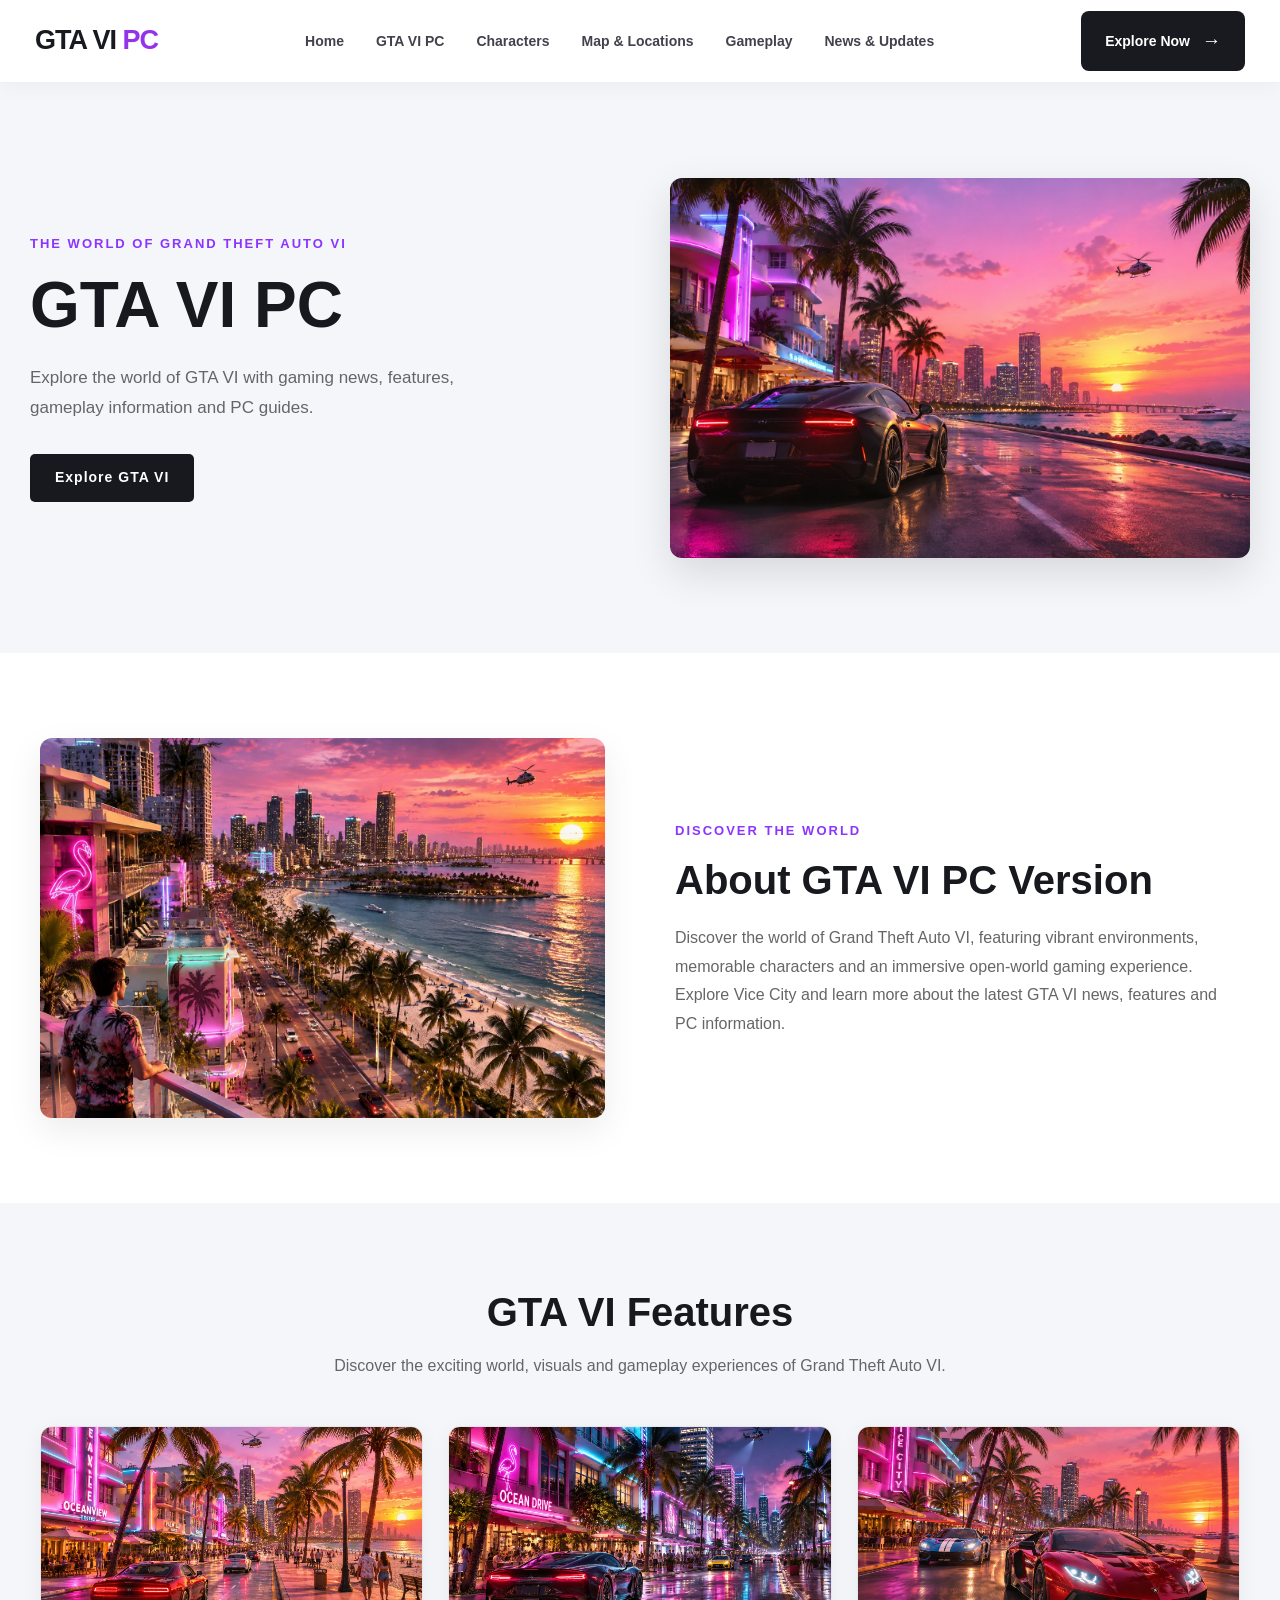
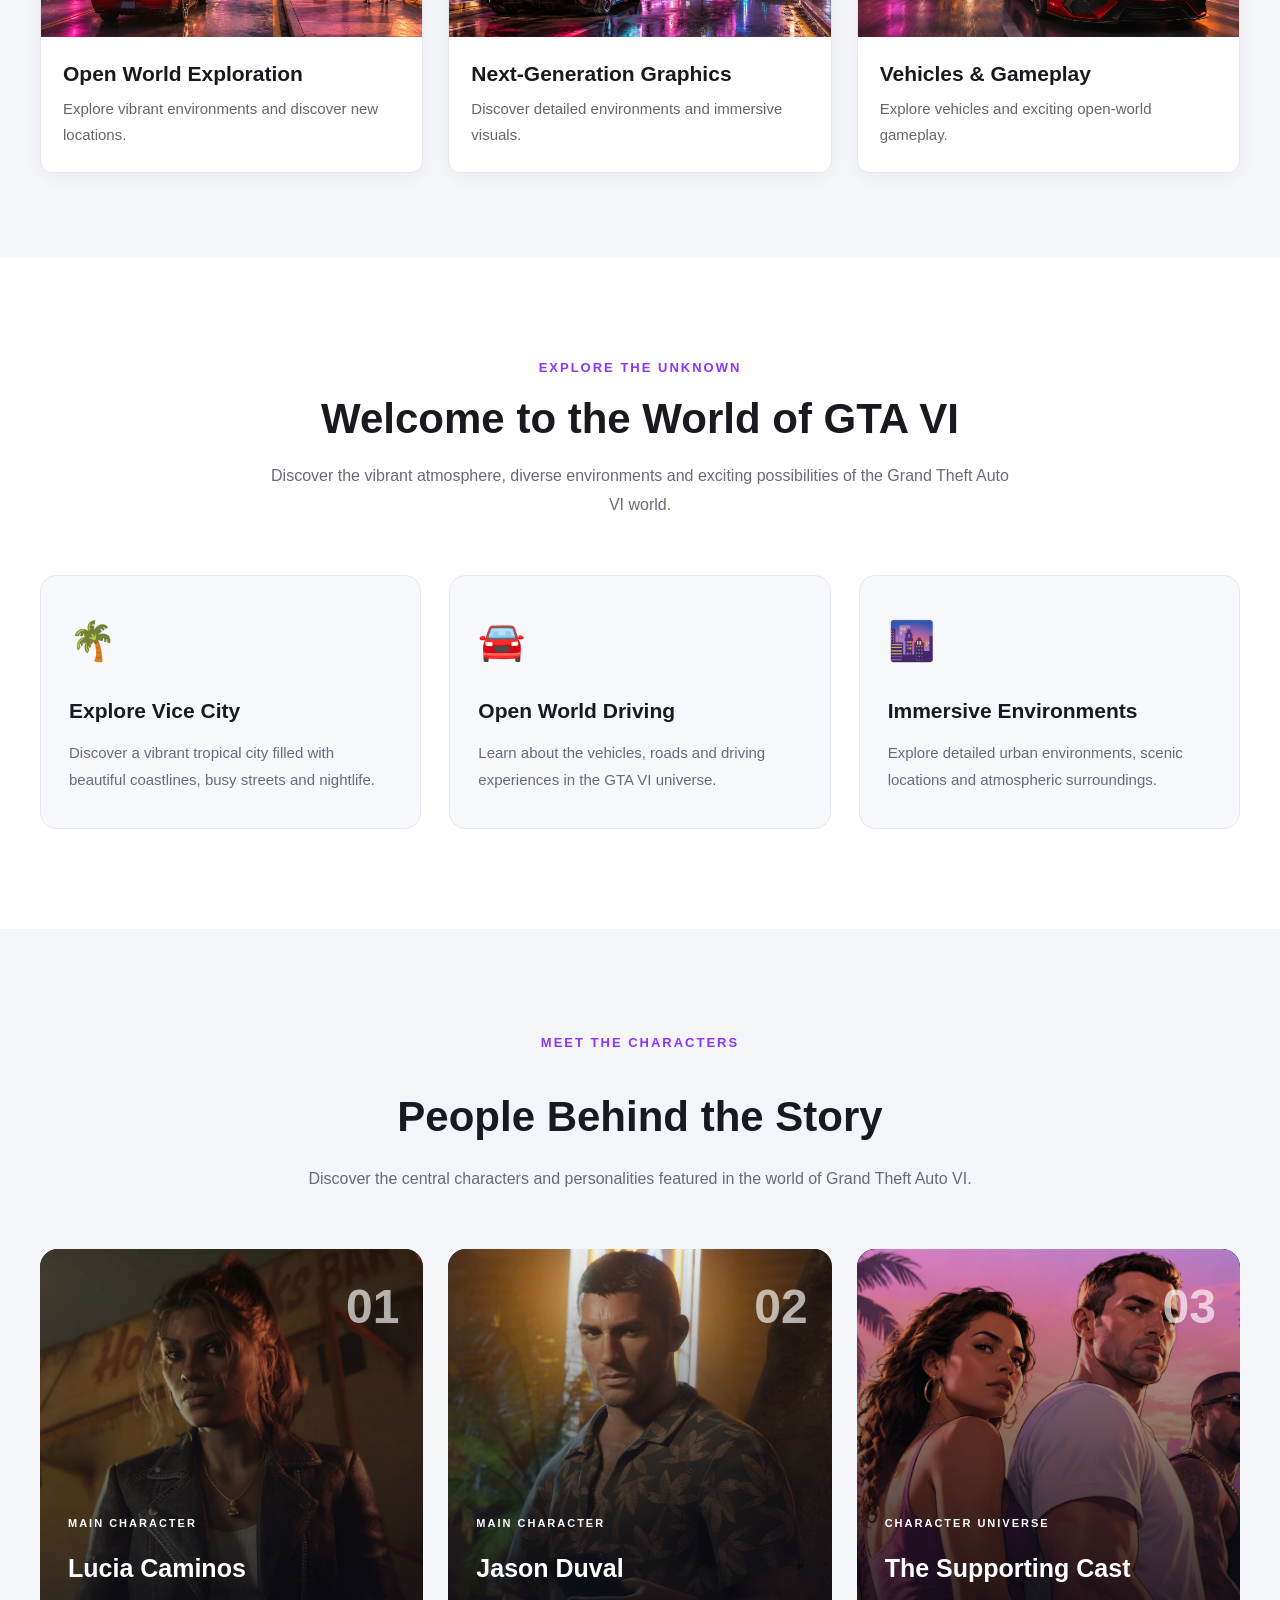
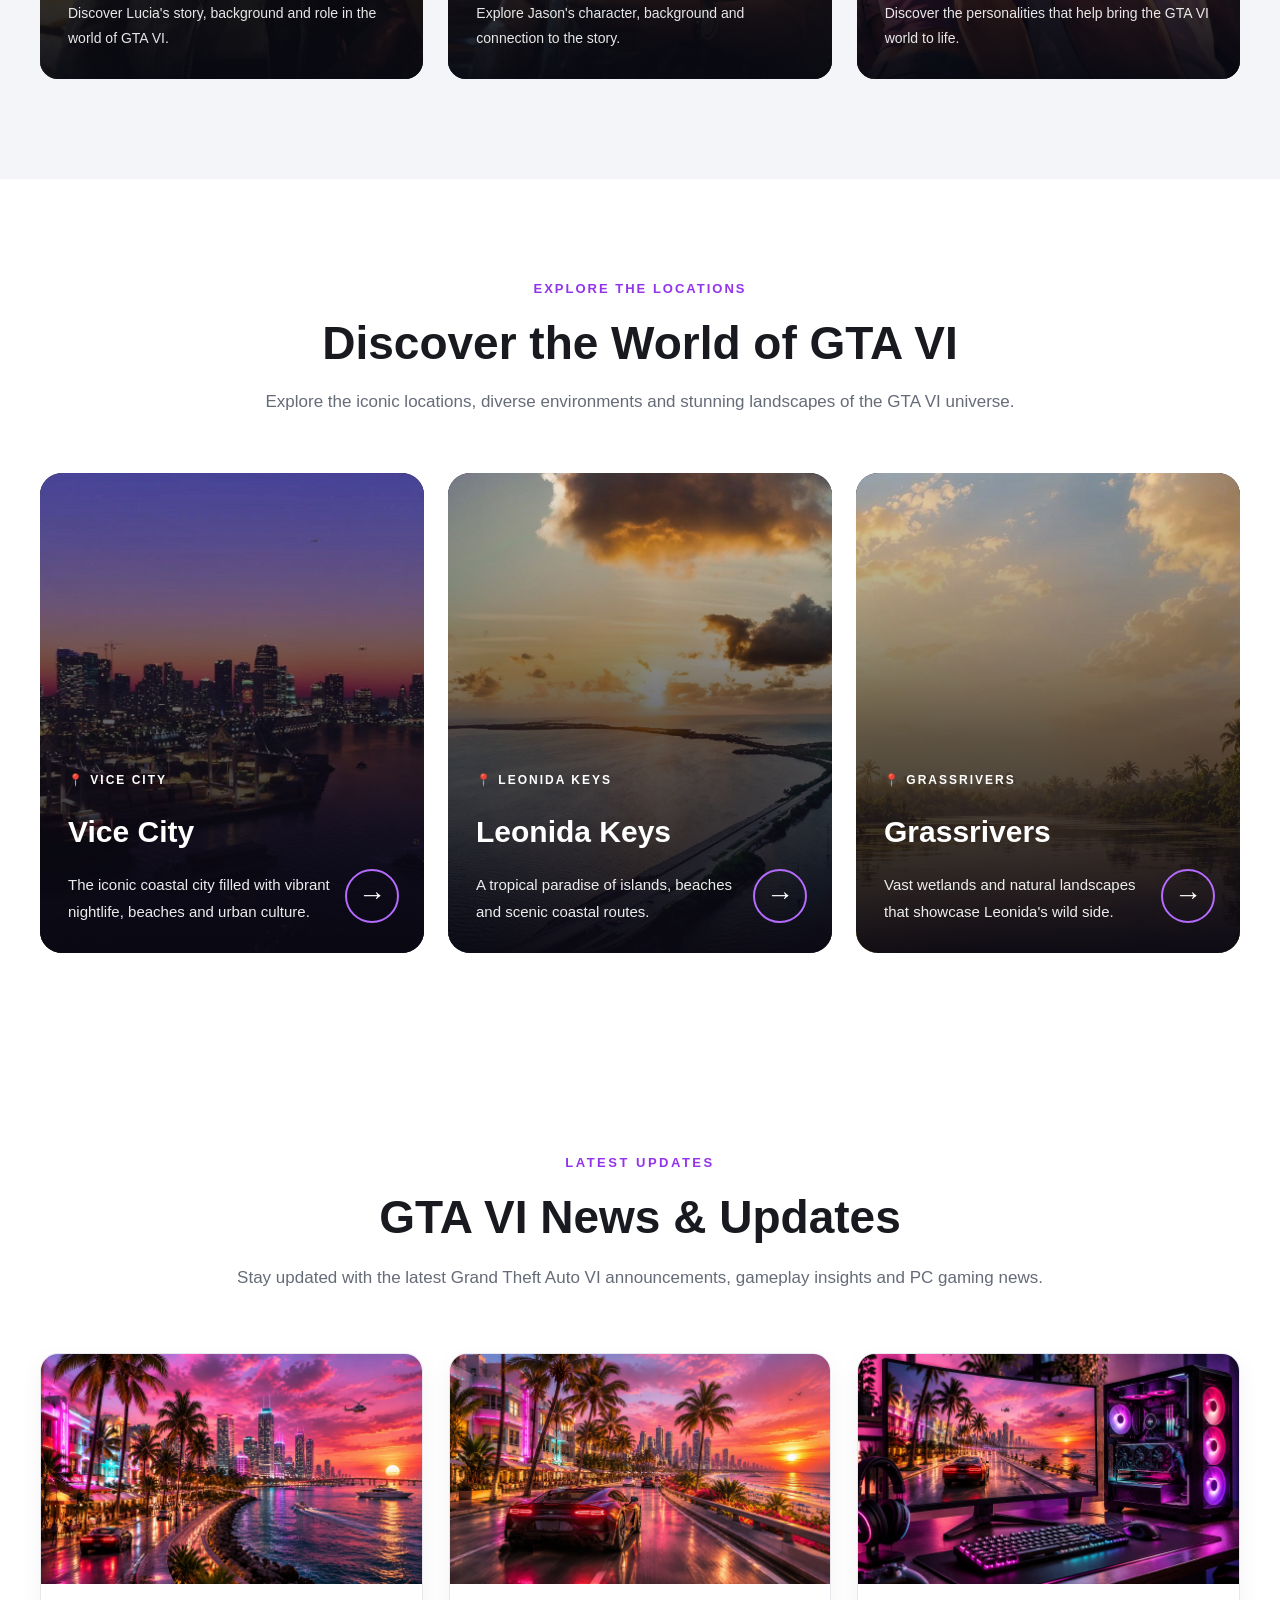
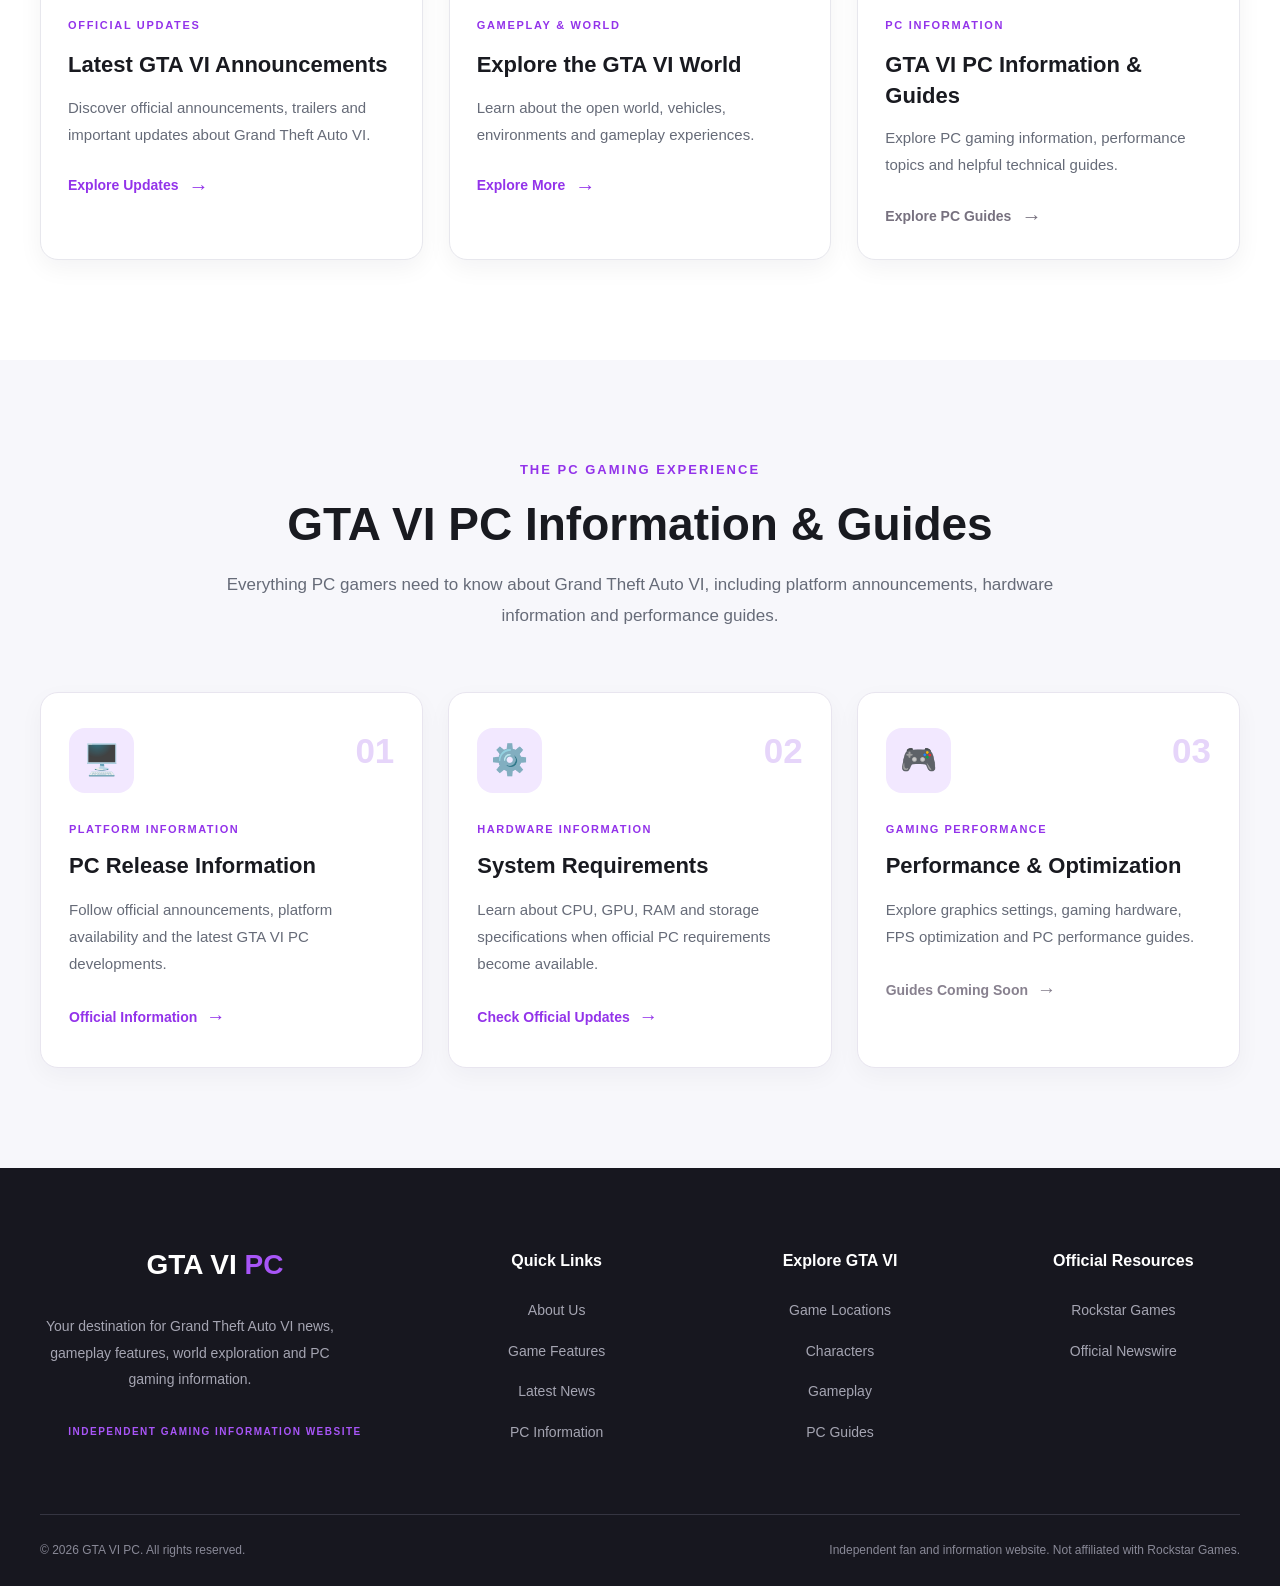
==== commit 8a75a0c1: "Connect homepage gaming news cards to categories" ====
--- a/index.html
+++ b/index.html
@@ -505,7 +505,7 @@
           </p>
 
           <a
-            href="https://www.rockstargames.com/newswire"
+            href="categories/news.html"
             target="_blank"
             rel="noopener noreferrer"
             class="news-link"
@@ -545,7 +545,7 @@
           </p>
 
           <a
-            href="https://www.rockstargames.com/VI"
+            href="categories/gameplay.html"
             target="_blank"
             rel="noopener noreferrer"
             class="news-link"
@@ -584,9 +584,10 @@
             topics and helpful technical guides.
           </p>
 
-          <span class="news-link news-coming-soon">
-            Guides Coming Soon <span>→</span>
-          </span>
+          <a href="categories/gta-6-pc.html"
+   class="news-link news-coming-soon">
+  Explore PC Guides <span>→</span>
+</a>
 
         </div>
 
--- a/style.css
+++ b/style.css
@@ -2038,3 +2038,20 @@
   outline-offset: 5px;
   border-radius: 16px;
 }
+
+/* Clickable location cards */
+
+.location-card-link {
+    display: block;
+    color: inherit;
+    text-decoration: none;
+}
+
+.location-card-link .location-card {
+    height: 100%;
+}
+
+.location-card-link:focus-visible {
+    outline: 3px solid #9333EA;
+    outline-offset: 4px;
+}
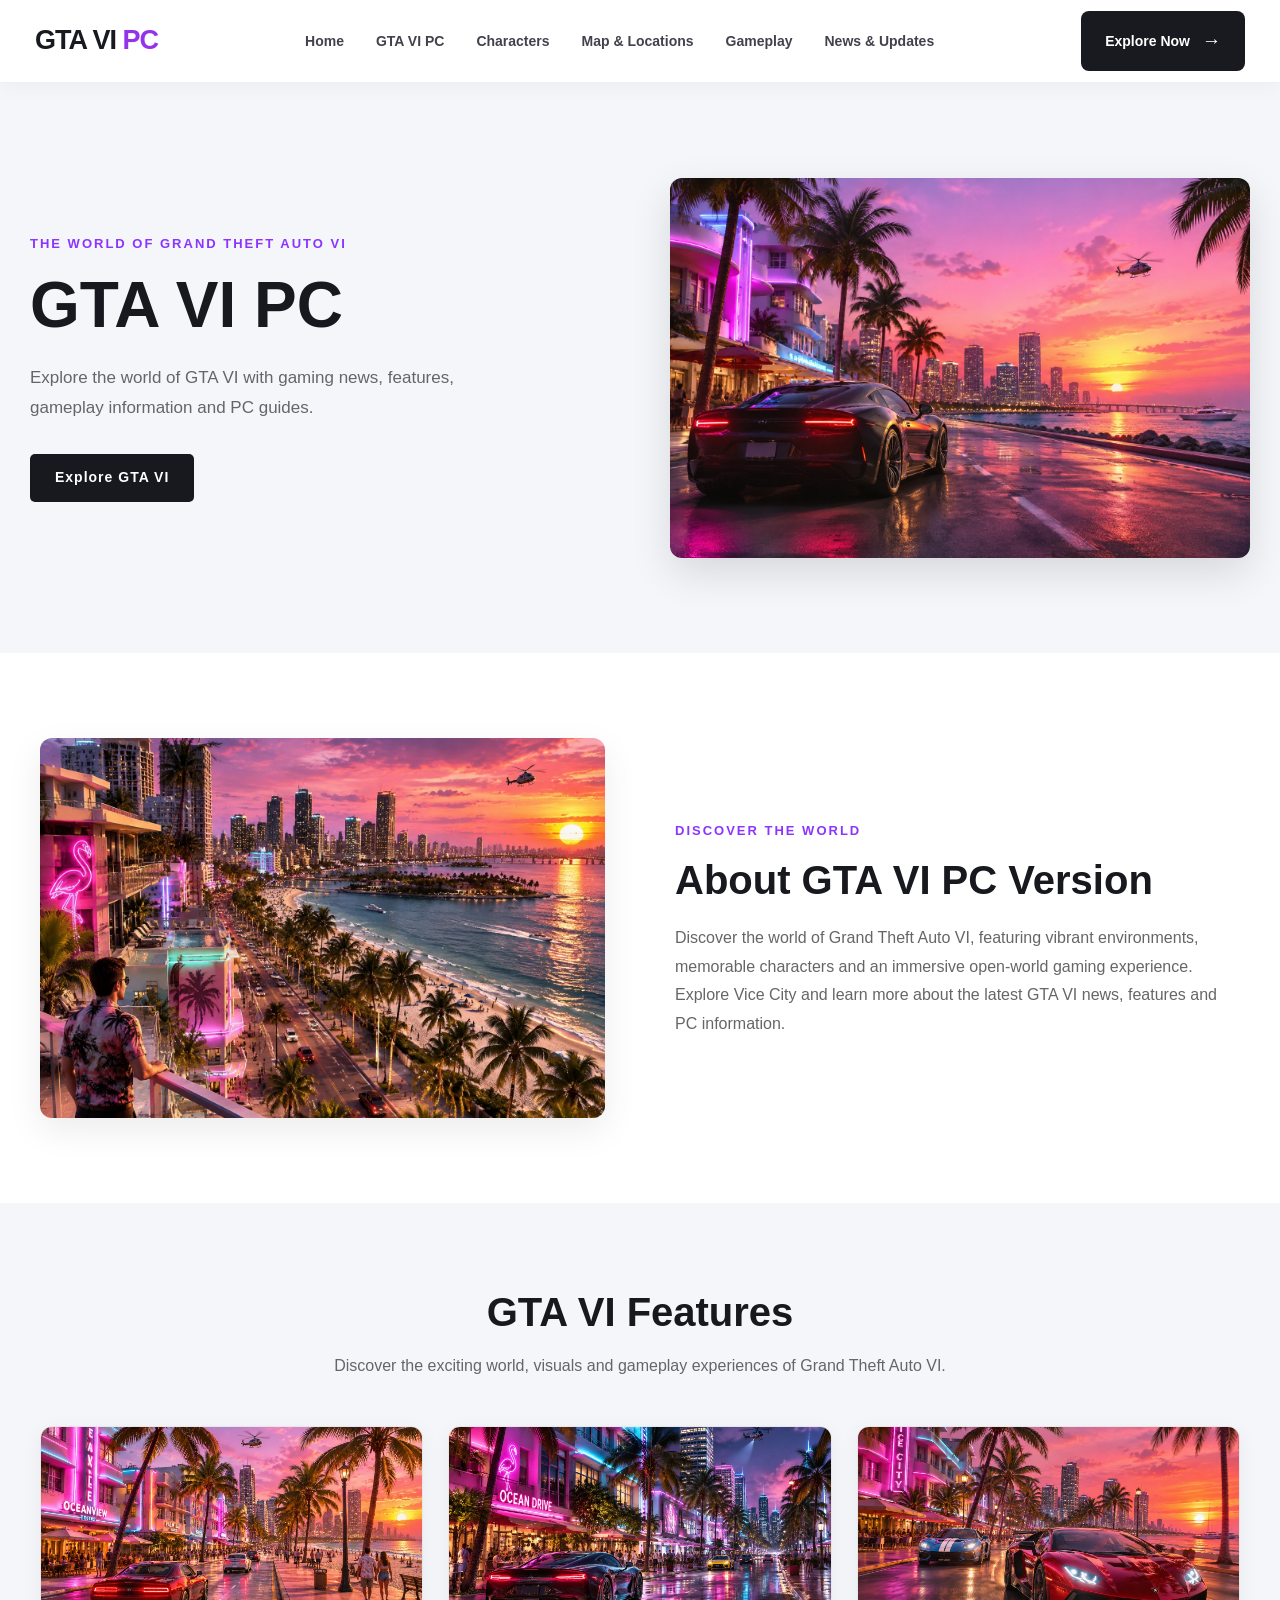
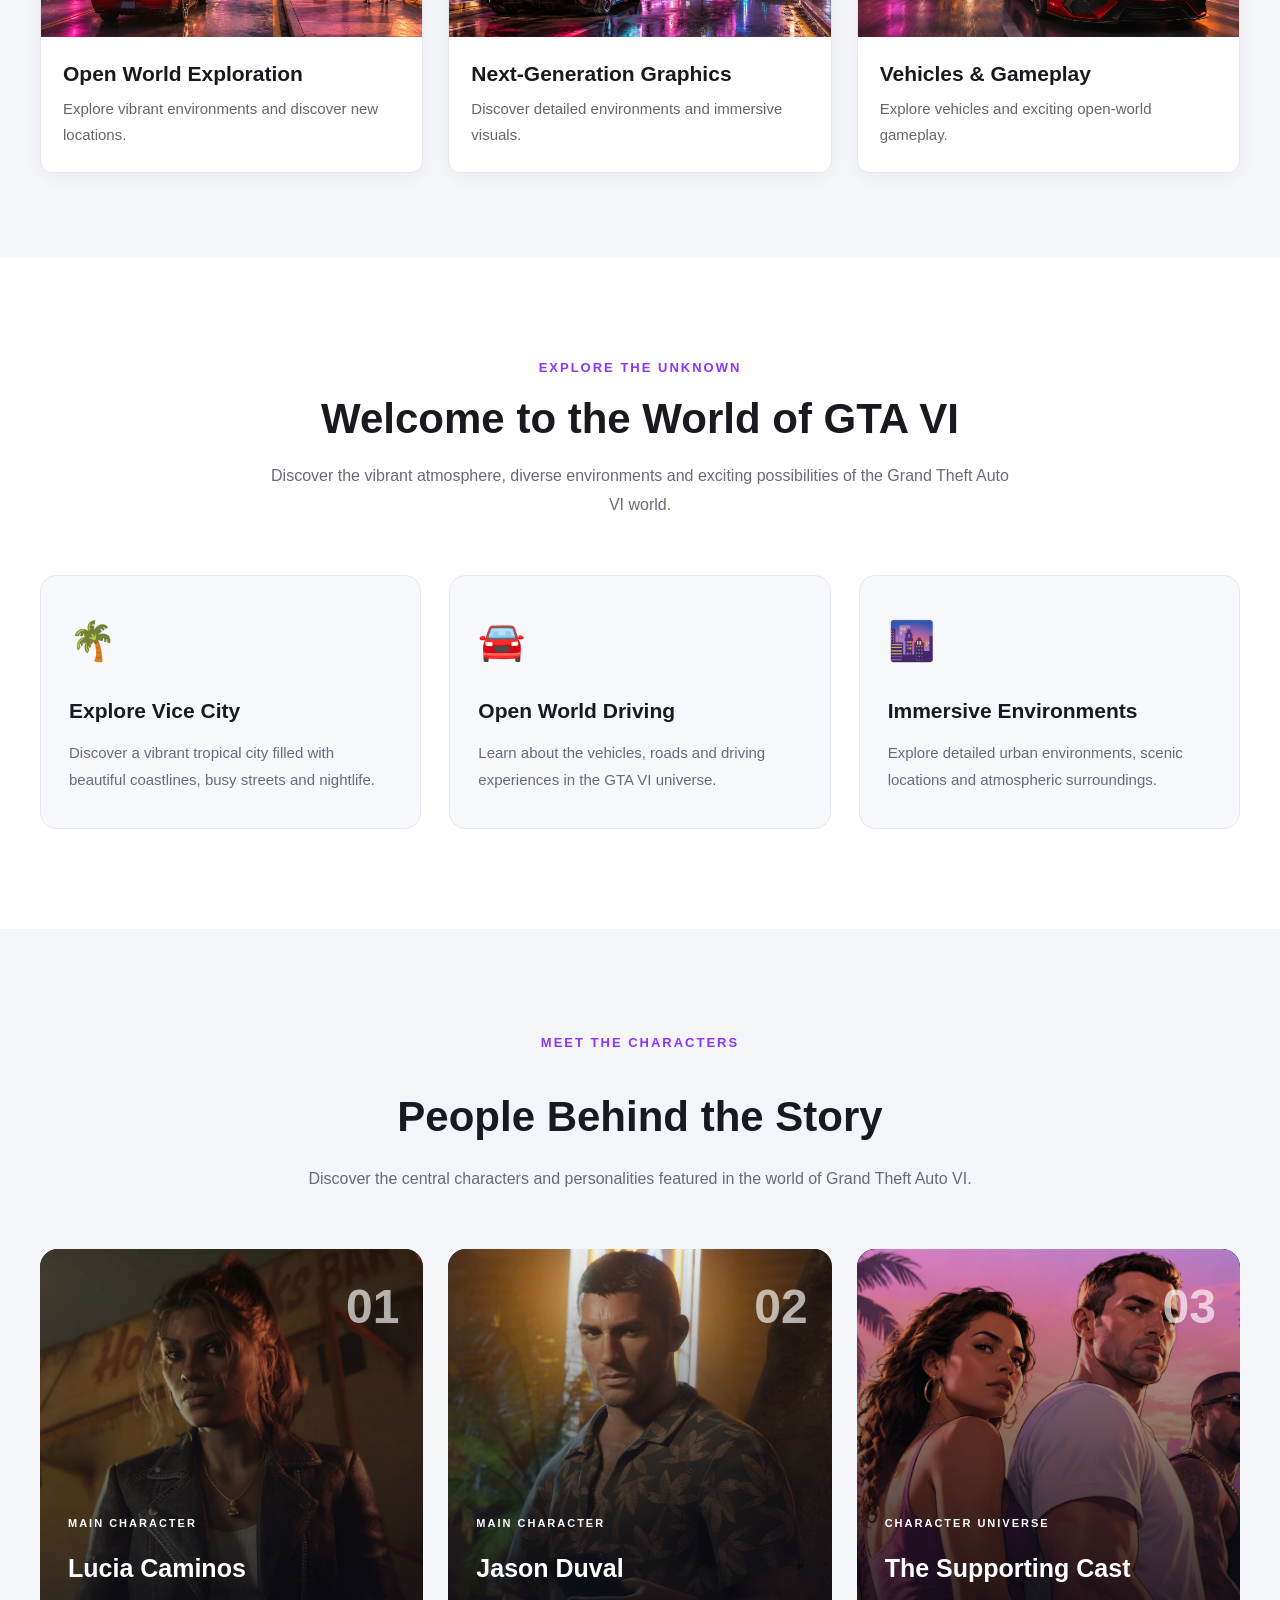
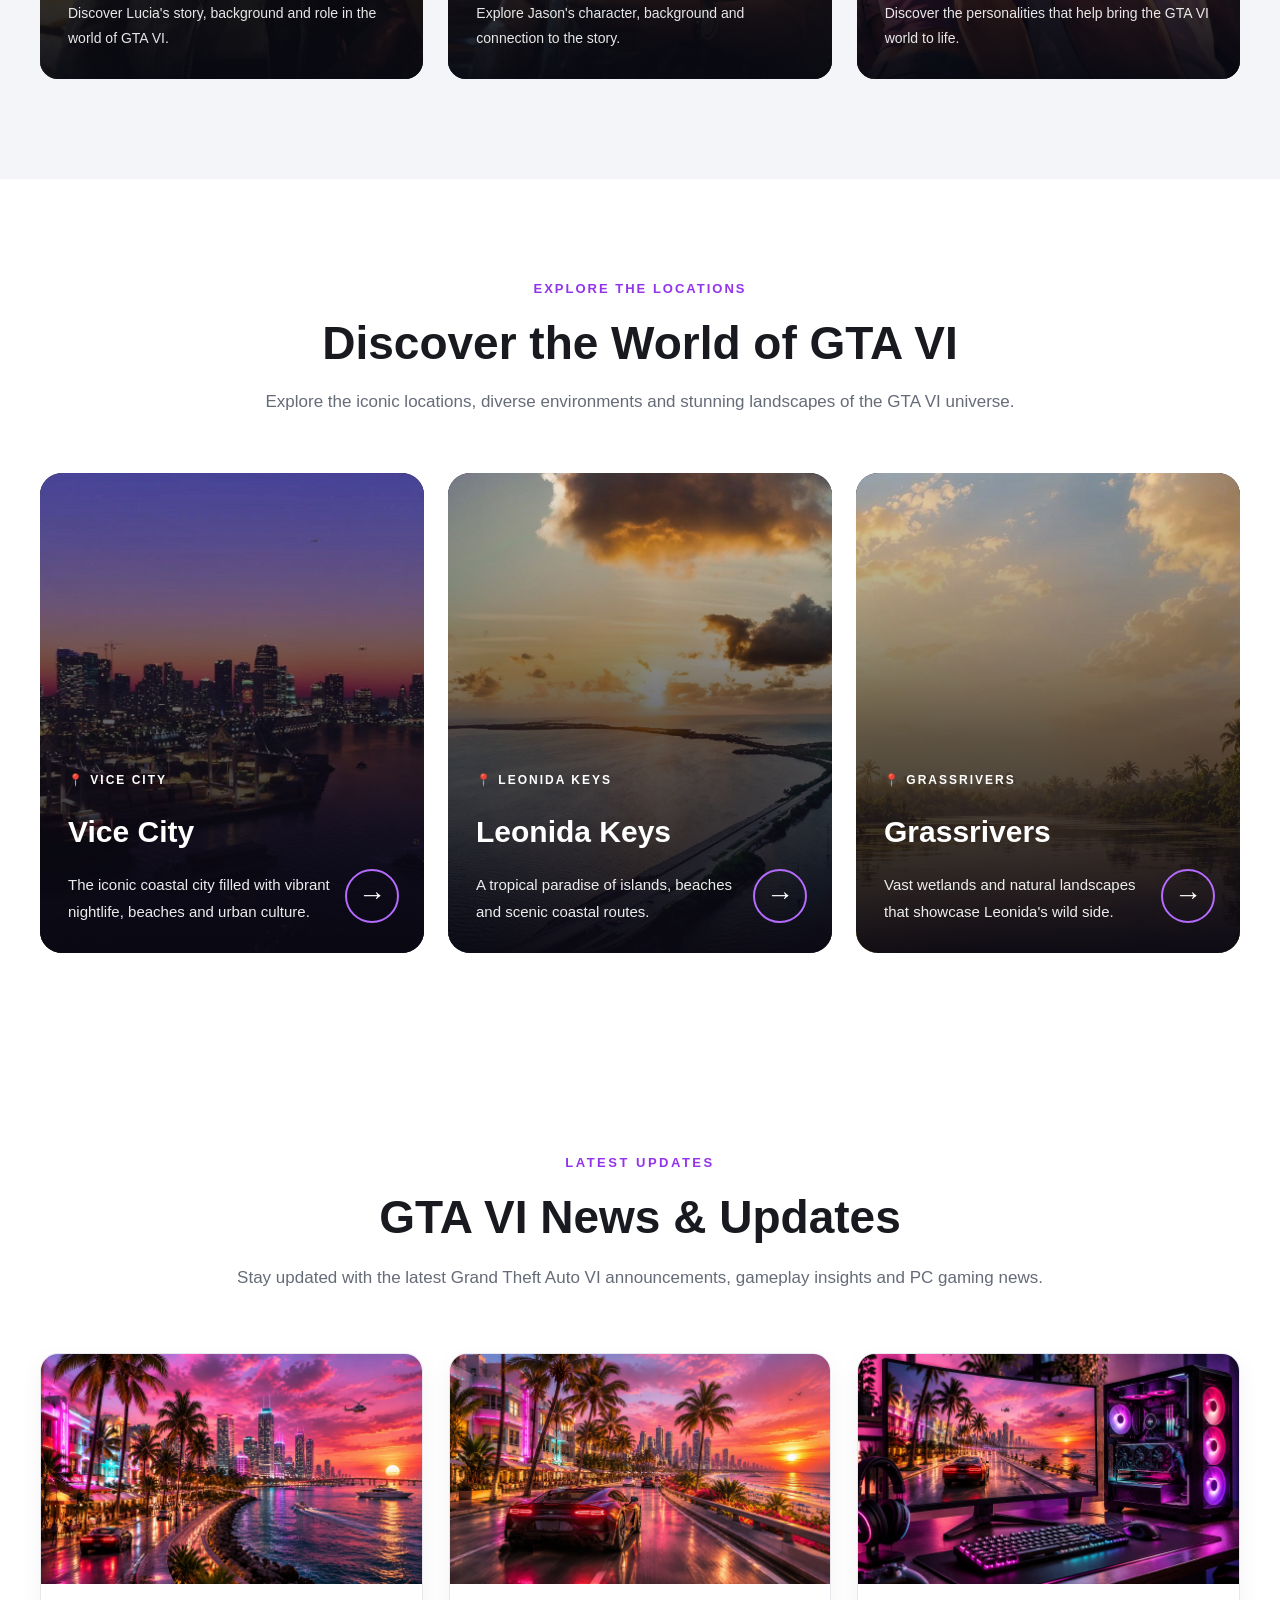
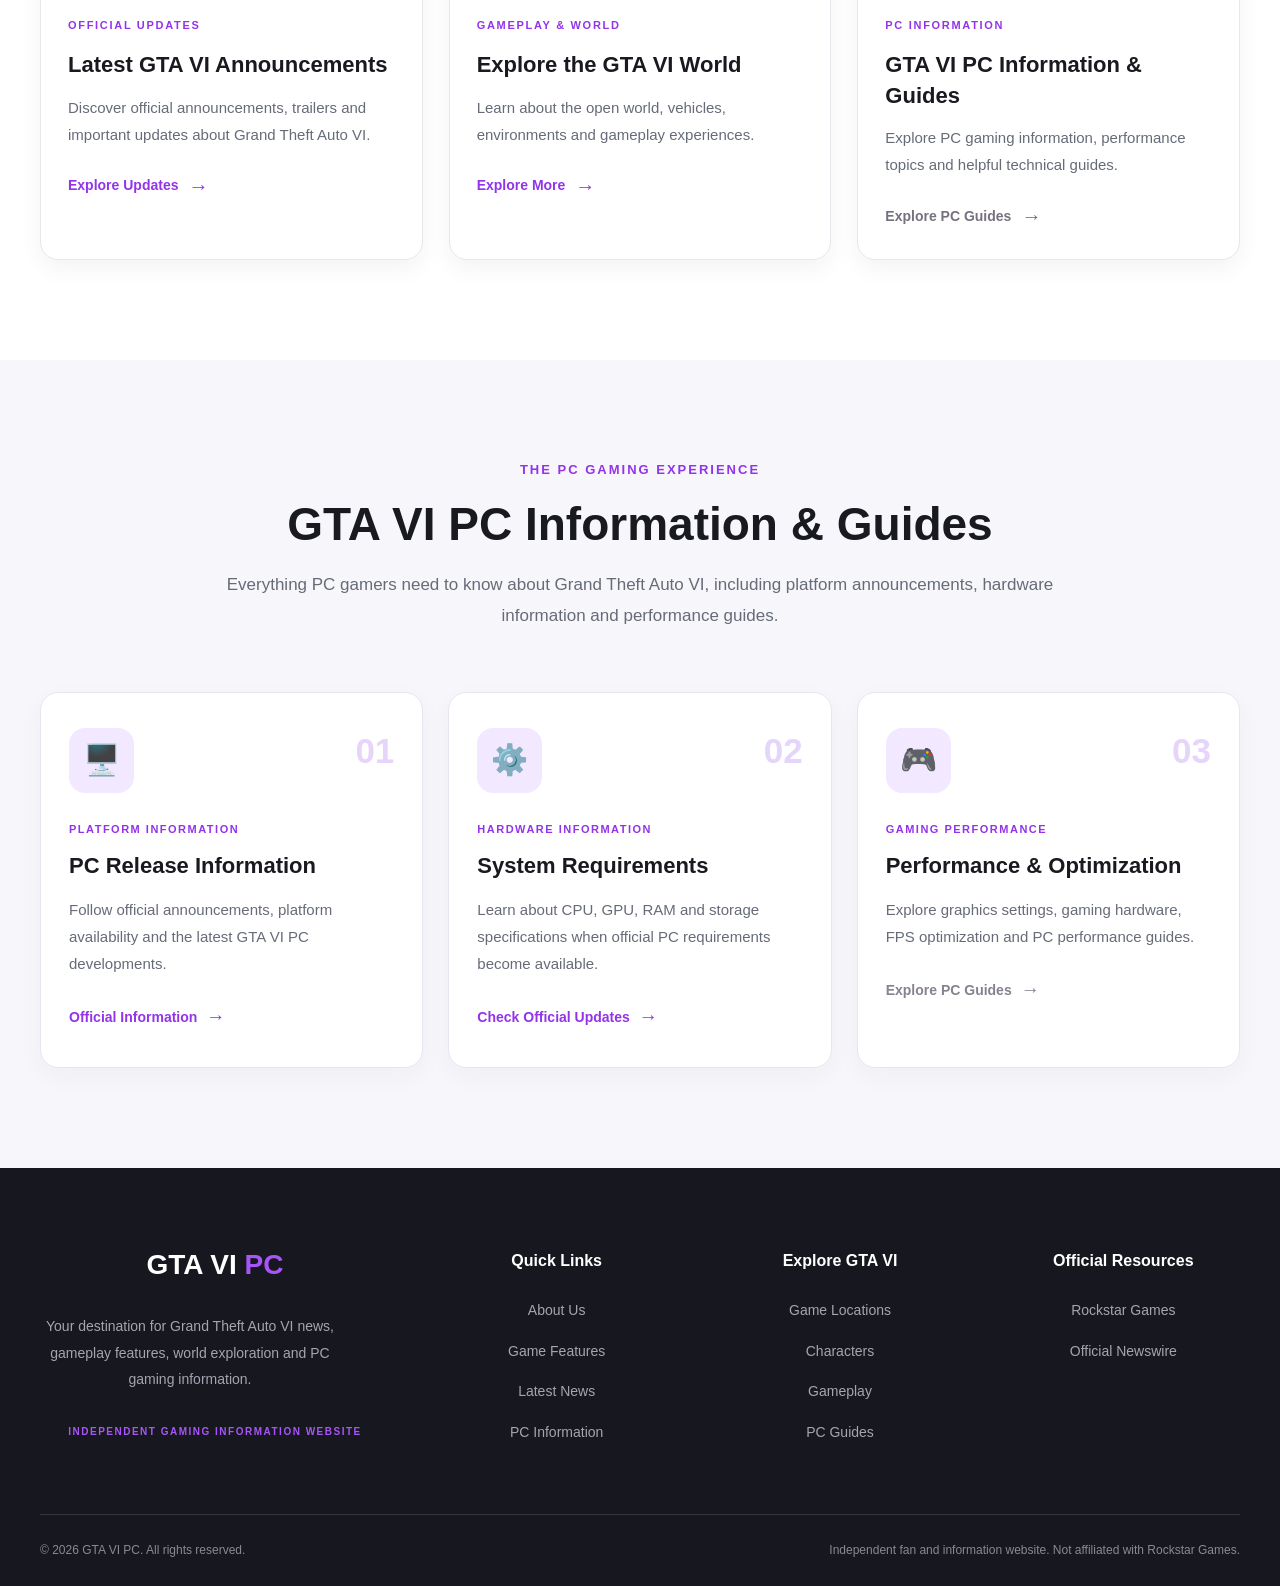
==== commit 3994383b: "Connect PC information cards to GTA VI PC category" ====
--- a/index.html
+++ b/index.html
@@ -649,9 +649,7 @@
         </p>
 
         <a
-          href="https://www.rockstargames.com/VI"
-          target="_blank"
-          rel="noopener noreferrer"
+          href="categories/gta-6-pc.html"
           class="pc-info-link"
         >
           Official Information <span>→</span>
@@ -681,9 +679,7 @@
         </p>
 
         <a
-          href="https://www.rockstargames.com/VI"
-          target="_blank"
-          rel="noopener noreferrer"
+          href="categories/gta-6-pc.html"
           class="pc-info-link"
         >
           Check Official Updates <span>→</span>
@@ -712,9 +708,10 @@
           FPS optimization and PC performance guides.
         </p>
 
-        <span class="pc-info-link pc-info-coming-soon">
-          Guides Coming Soon <span>→</span>
-        </span>
+        <a href="categories/gta-6-pc.html"
+   class="pc-info-link pc-info-coming-soon">
+  Explore PC Guides <span>→</span>
+</a>
 
       </article>
 
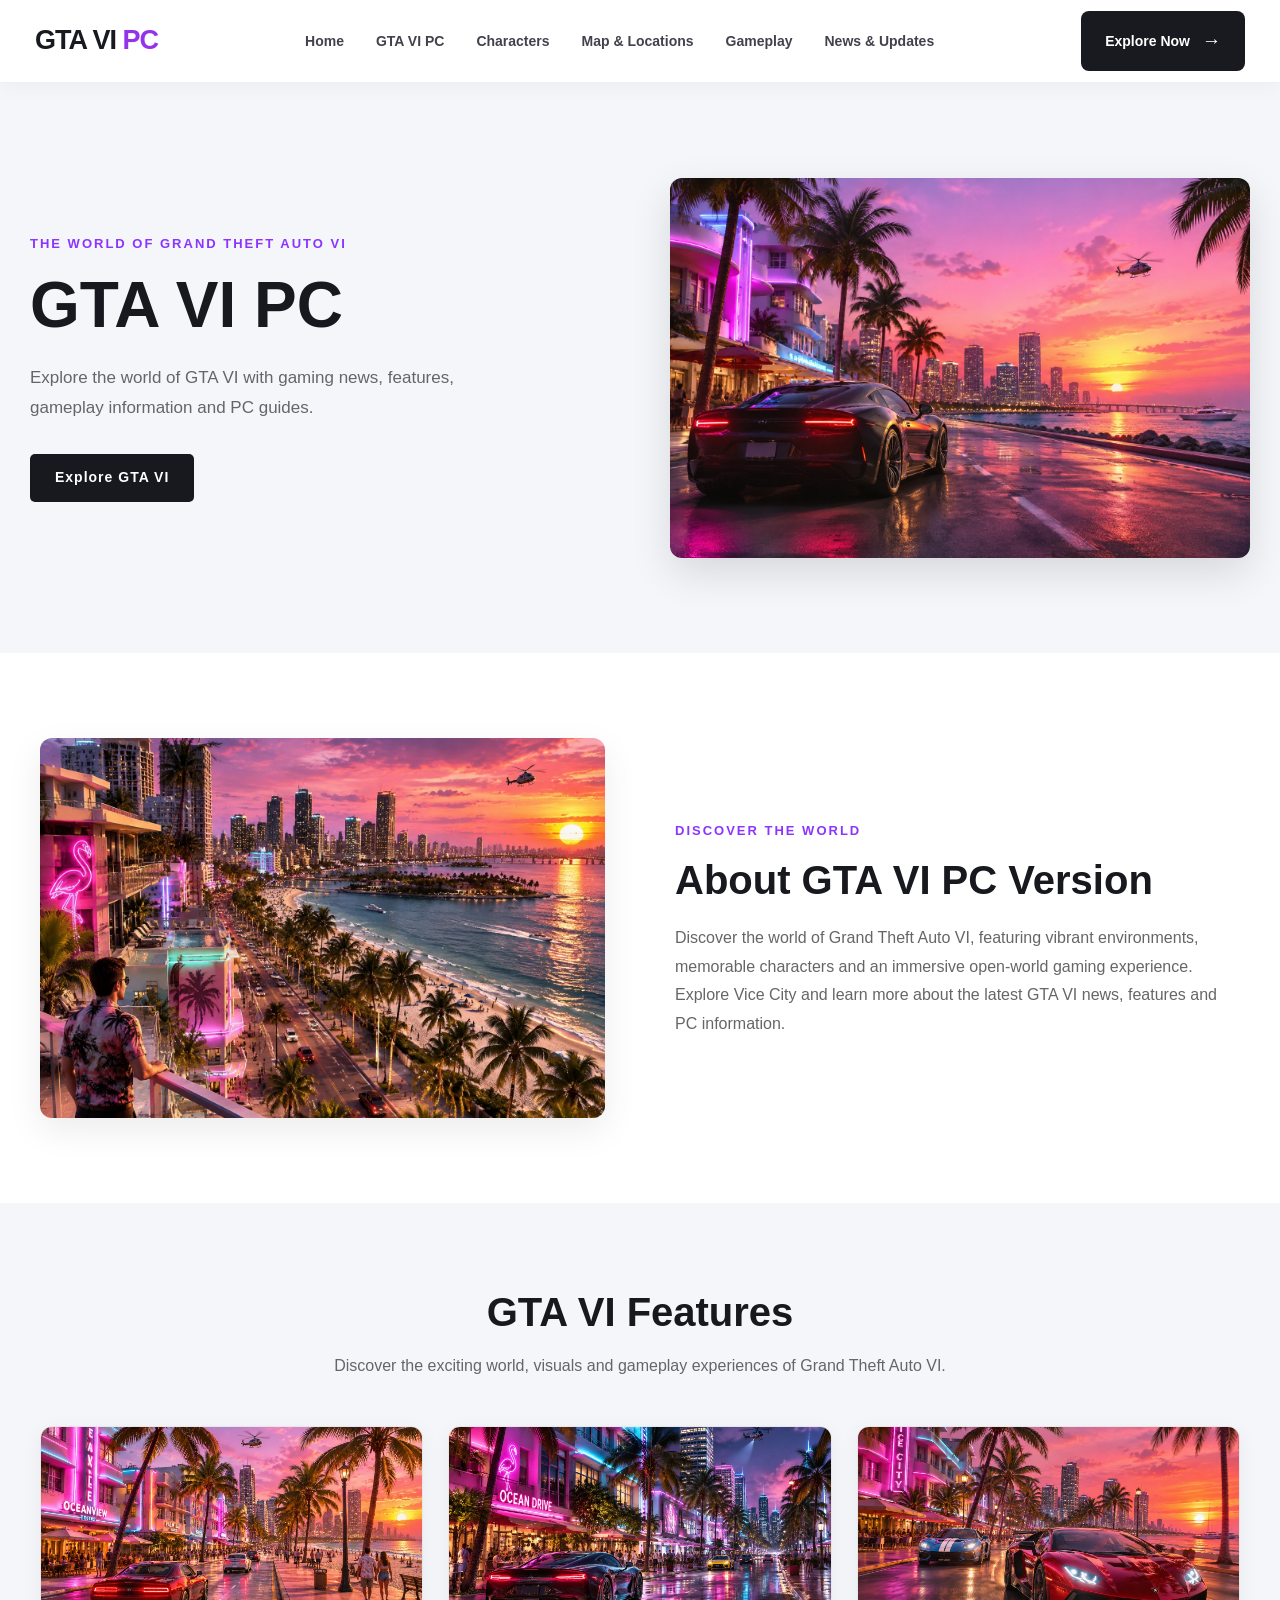
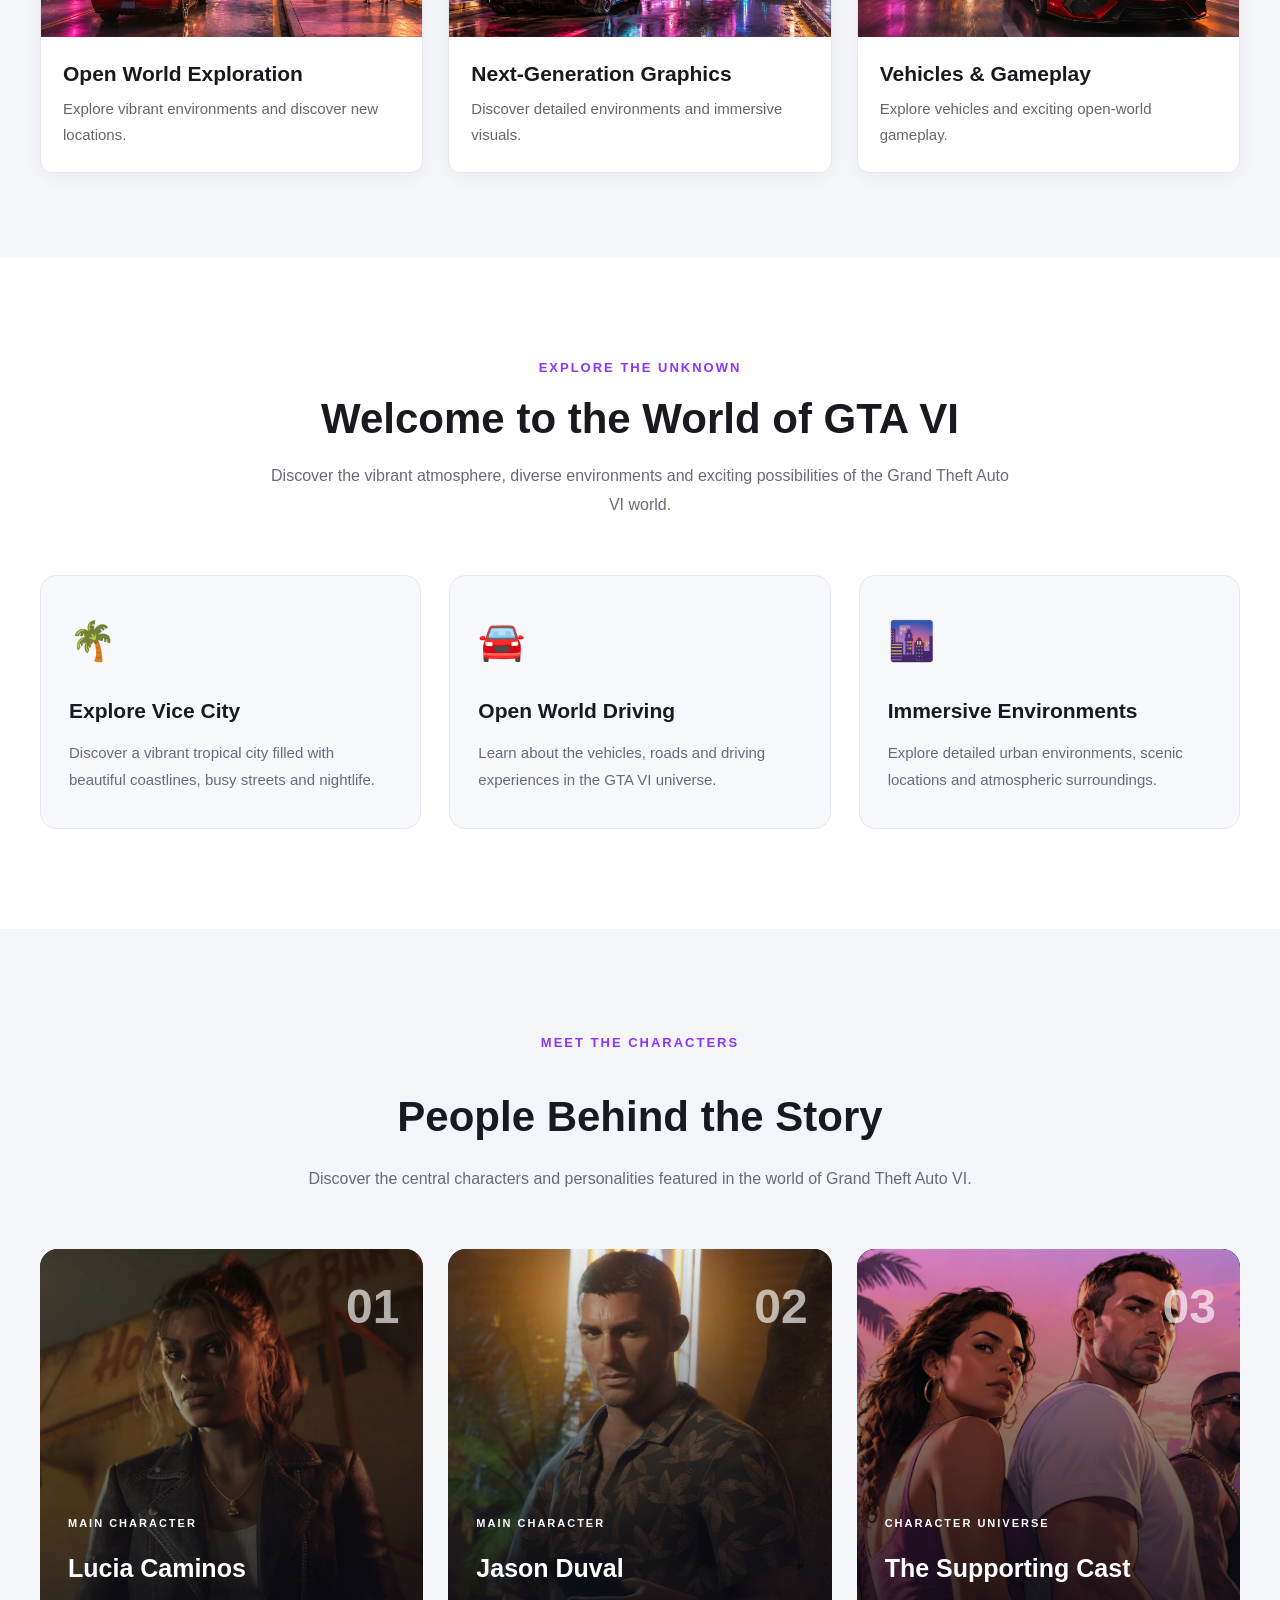
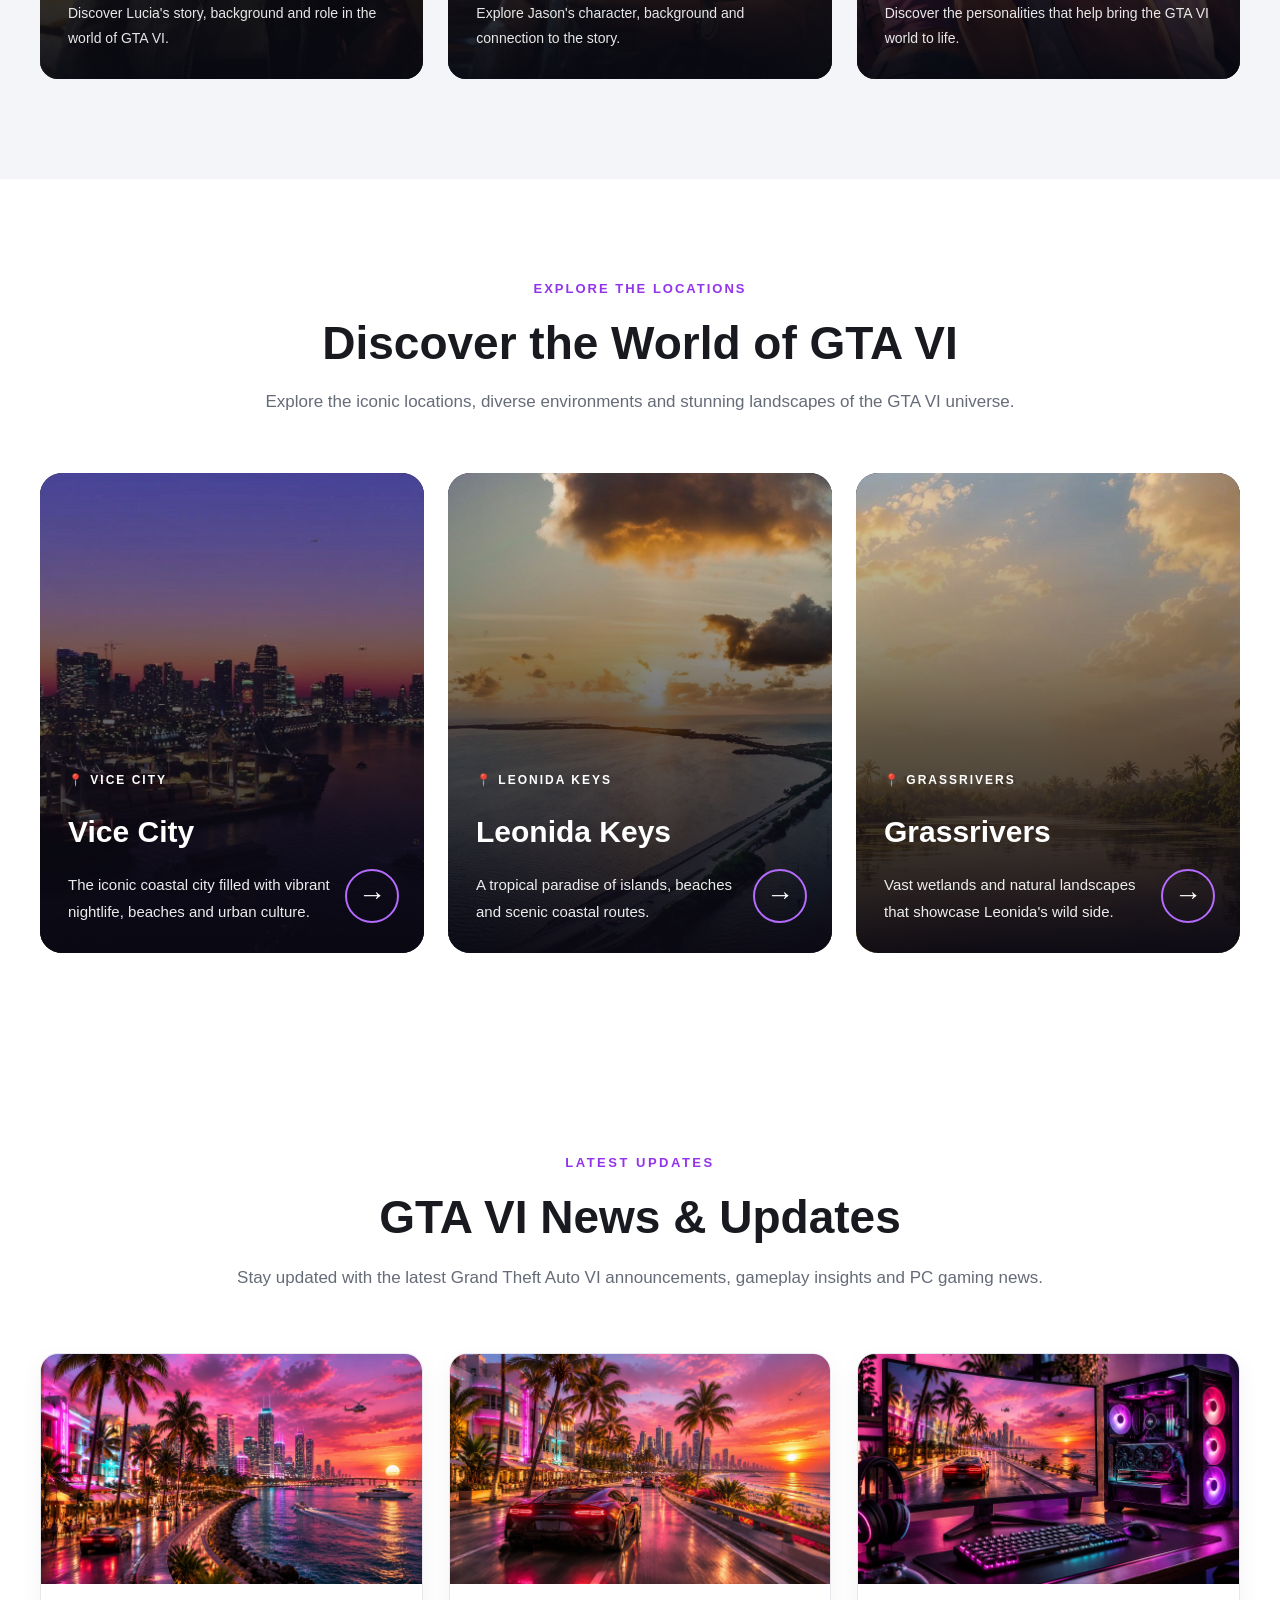
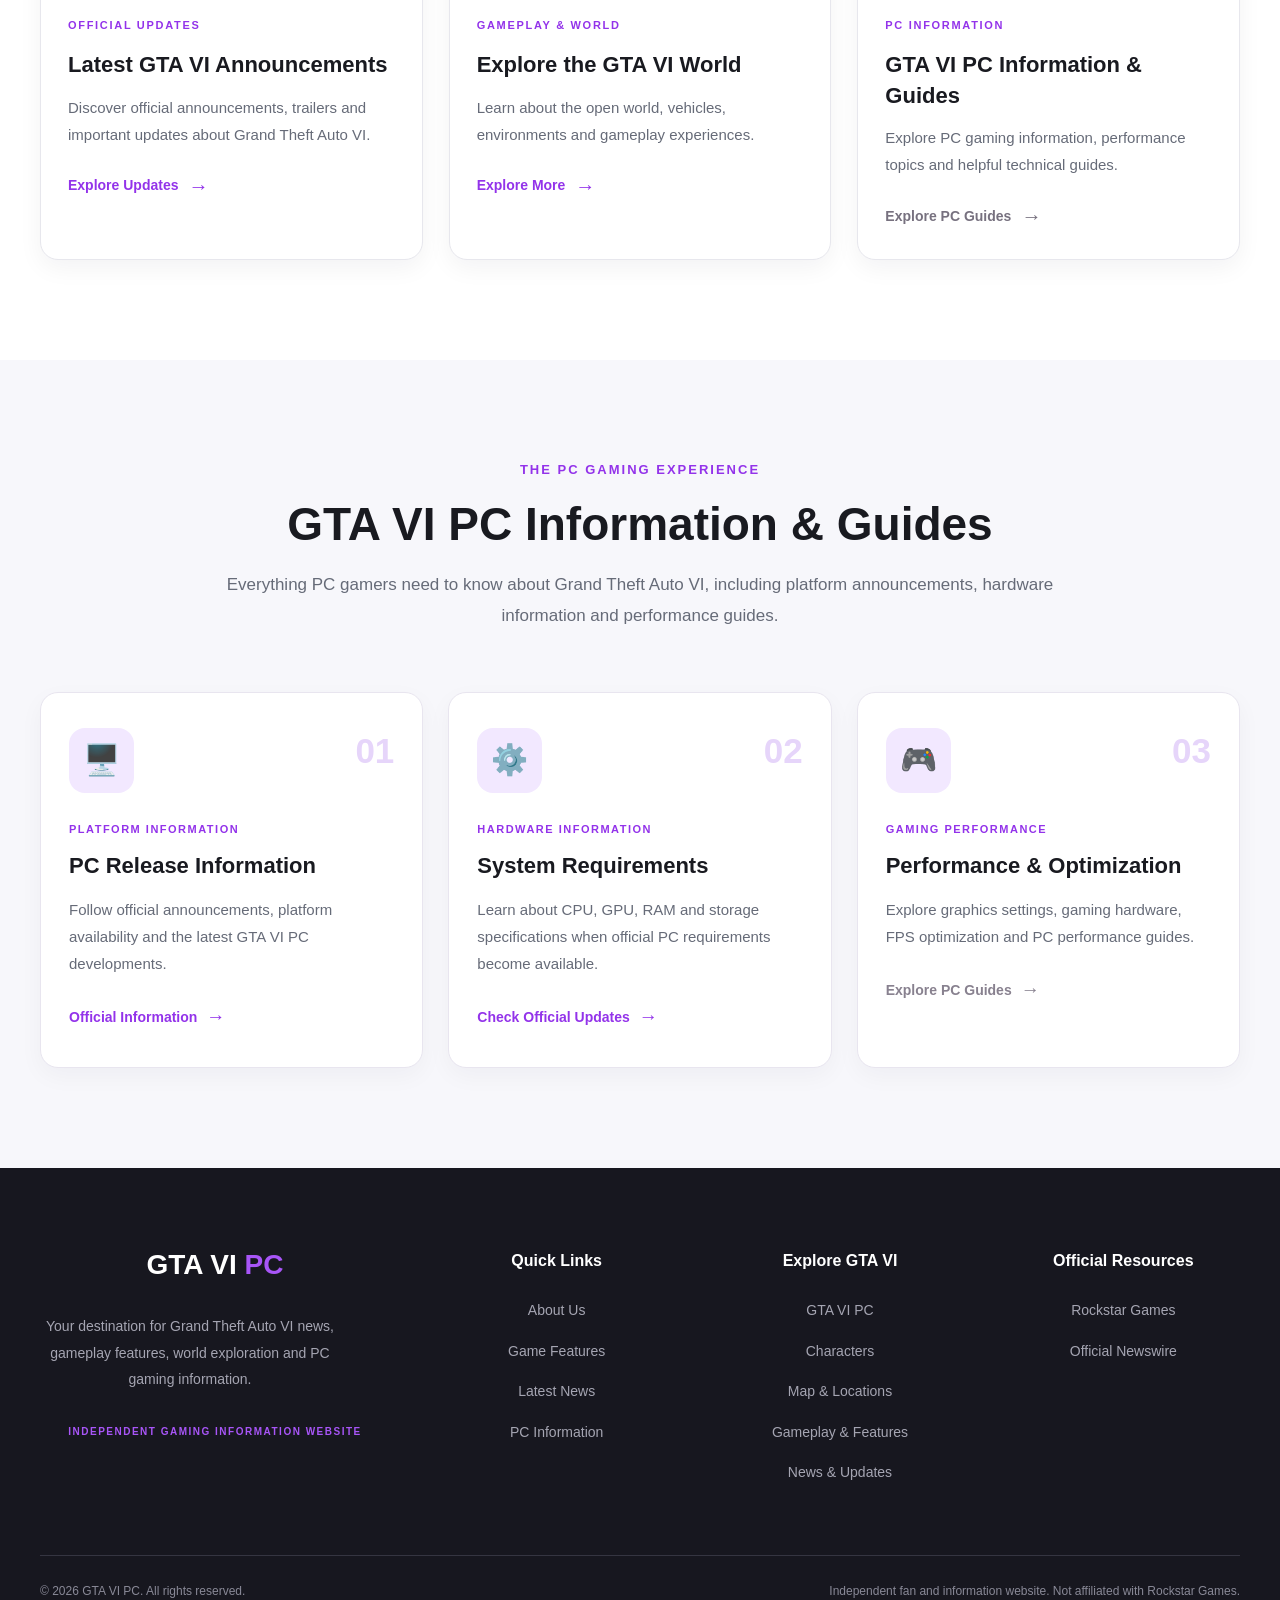
==== commit 89b17ef9: "Connect all five categories to homepage footer" ====
--- a/index.html
+++ b/index.html
@@ -735,7 +735,7 @@
 
     <div class="footer-brand">
 
-      <a href="#" class="footer-logo">
+      <a href="index.html" class="footer-logo">
         GTA VI <span>PC</span>
       </a>
 
@@ -766,20 +766,36 @@
 
     </div>
 
-    <!-- EXPLORE -->
-
-    <div class="footer-column">
-
-      <h3>Explore GTA VI</h3>
-
-      <ul>
-        <li><a href="#locations">Game Locations</a></li>
-        <li><a href="#characters">Characters</a></li>
-        <li><a href="#features">Gameplay</a></li>
-        <li><a href="#pc-info">PC Guides</a></li>
-      </ul>
-
-    </div>
+    
+<!-- EXPLORE -->
+
+<div class="footer-column">
+
+  <h3>Explore GTA VI</h3>
+
+  <ul>
+    <li>
+      <a href="categories/gta-6-pc.html">GTA VI PC</a>
+    </li>
+
+    <li>
+      <a href="categories/characters.html">Characters</a>
+    </li>
+
+    <li>
+      <a href="categories/map-locations.html">Map & Locations</a>
+    </li>
+
+    <li>
+      <a href="categories/gameplay.html">Gameplay & Features</a>
+    </li>
+
+    <li>
+      <a href="categories/news.html">News & Updates</a>
+    </li>
+  </ul>
+
+</div>
 
     <!-- OFFICIAL RESOURCES -->
 
